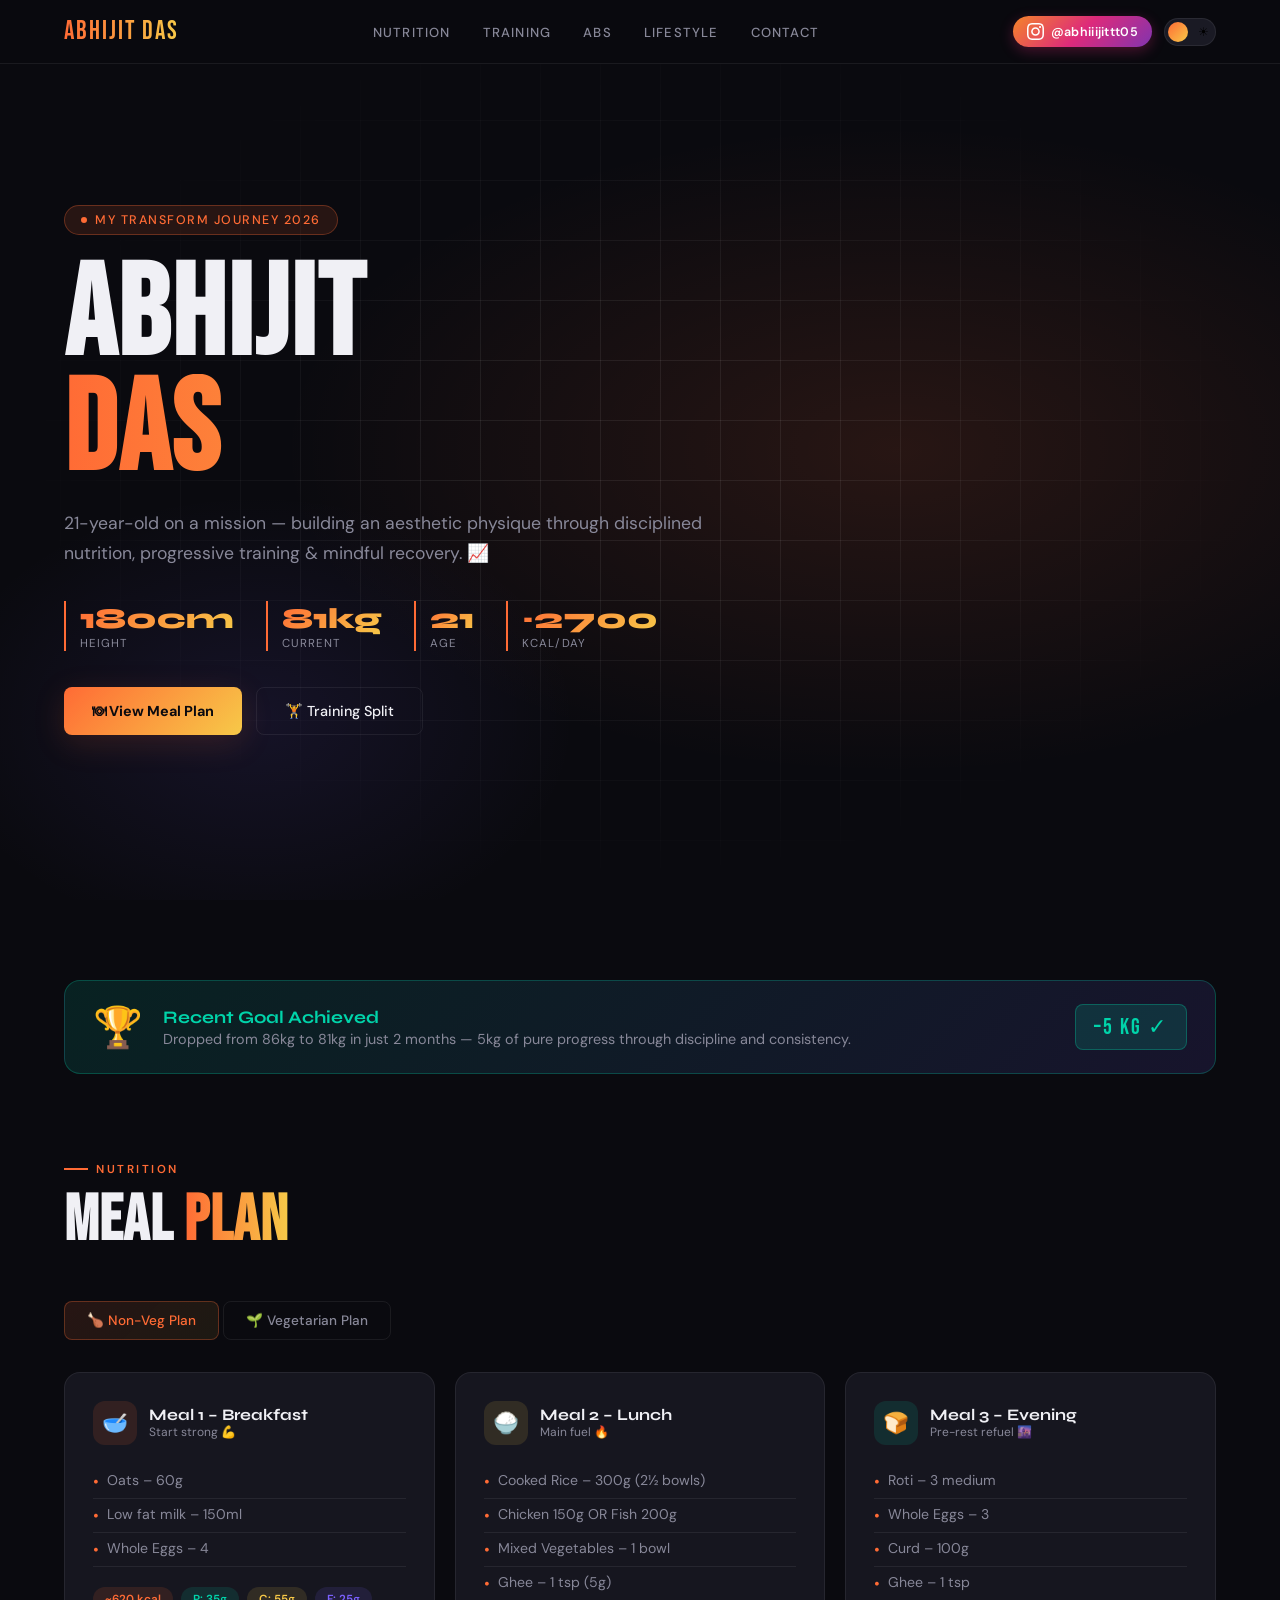
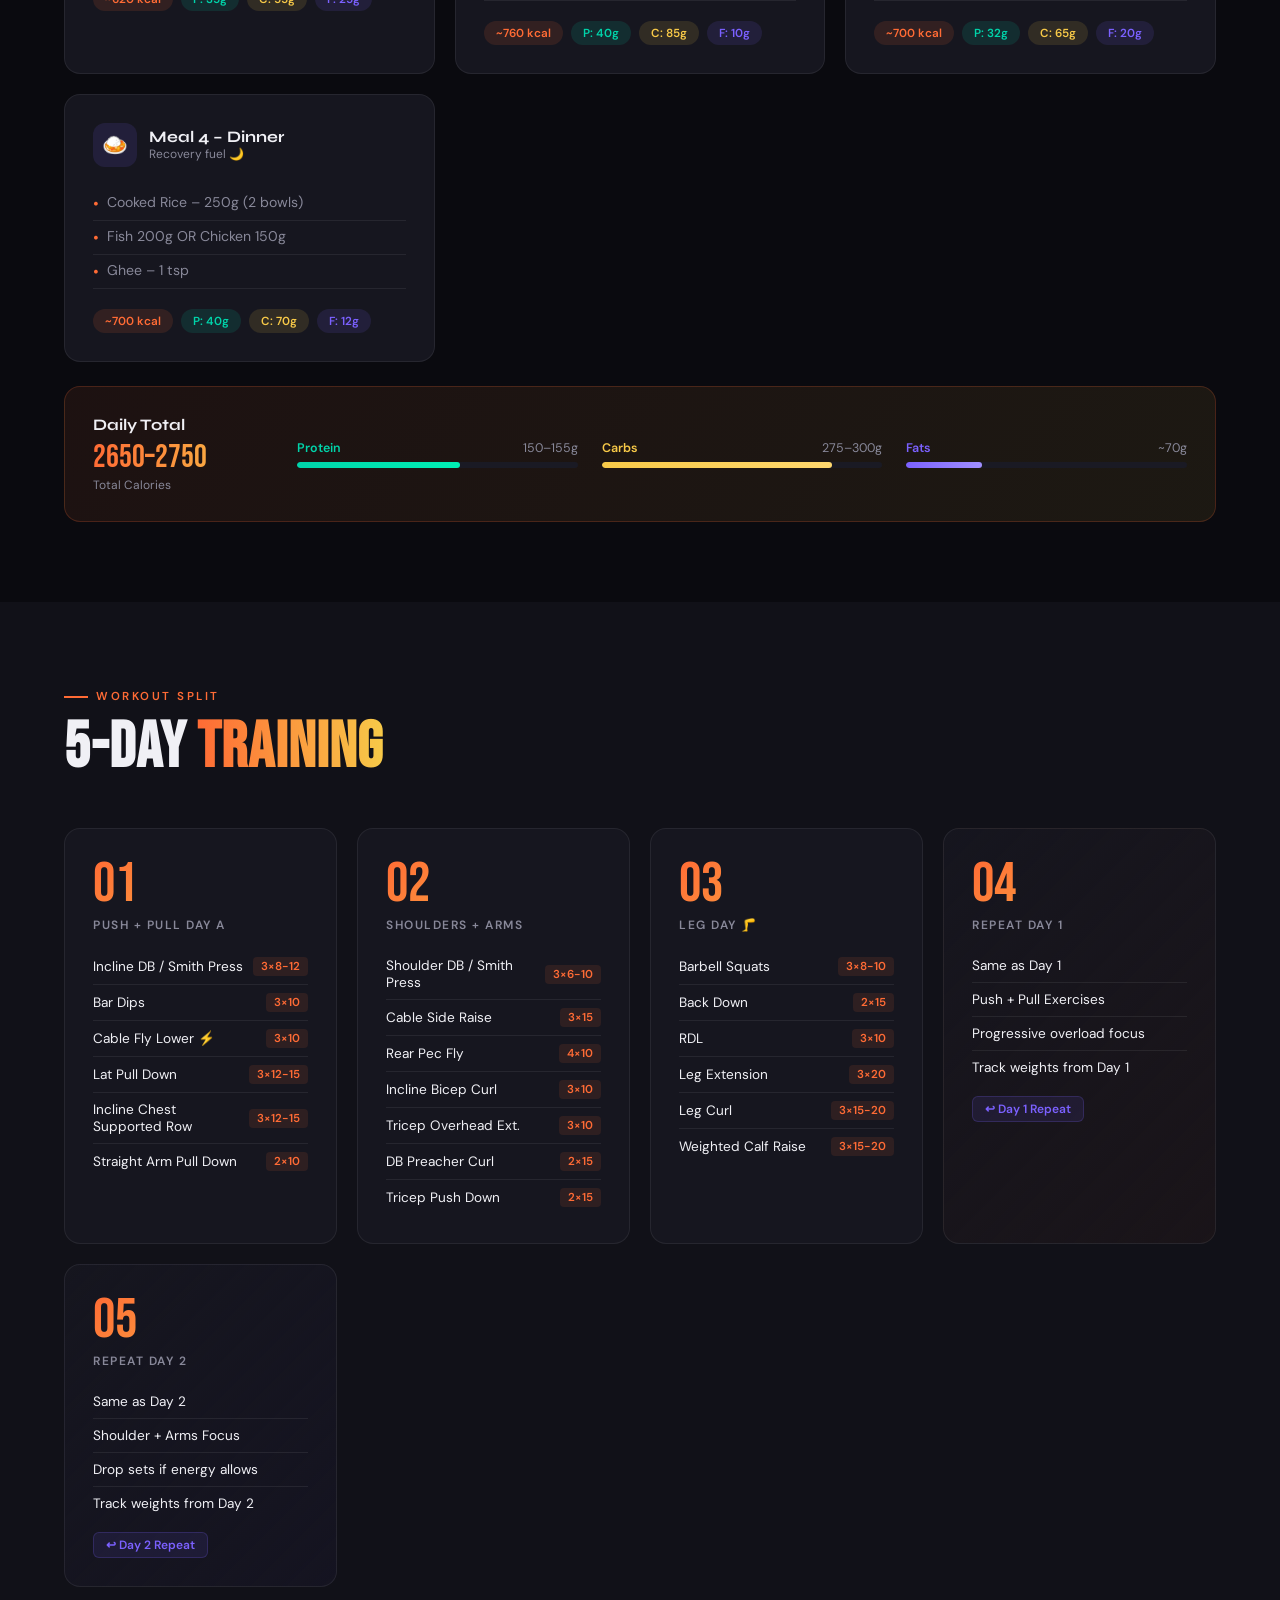
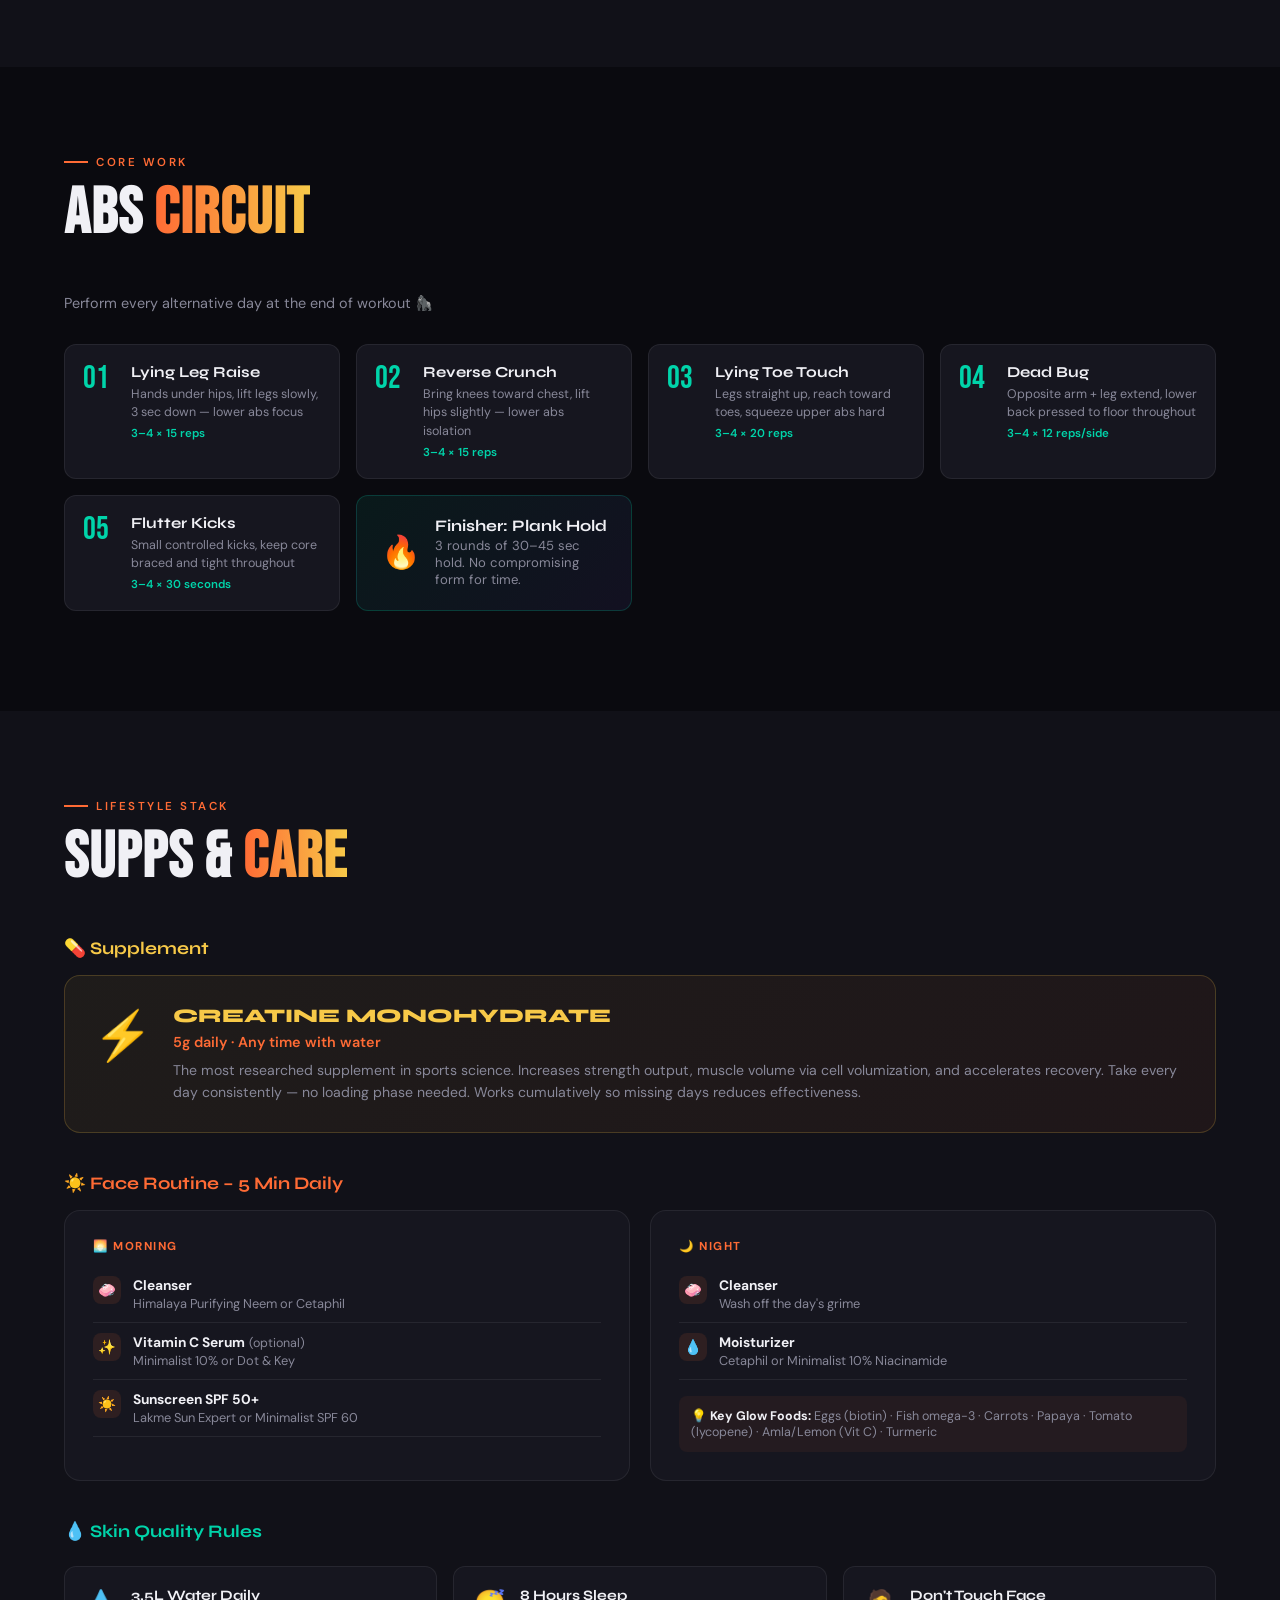
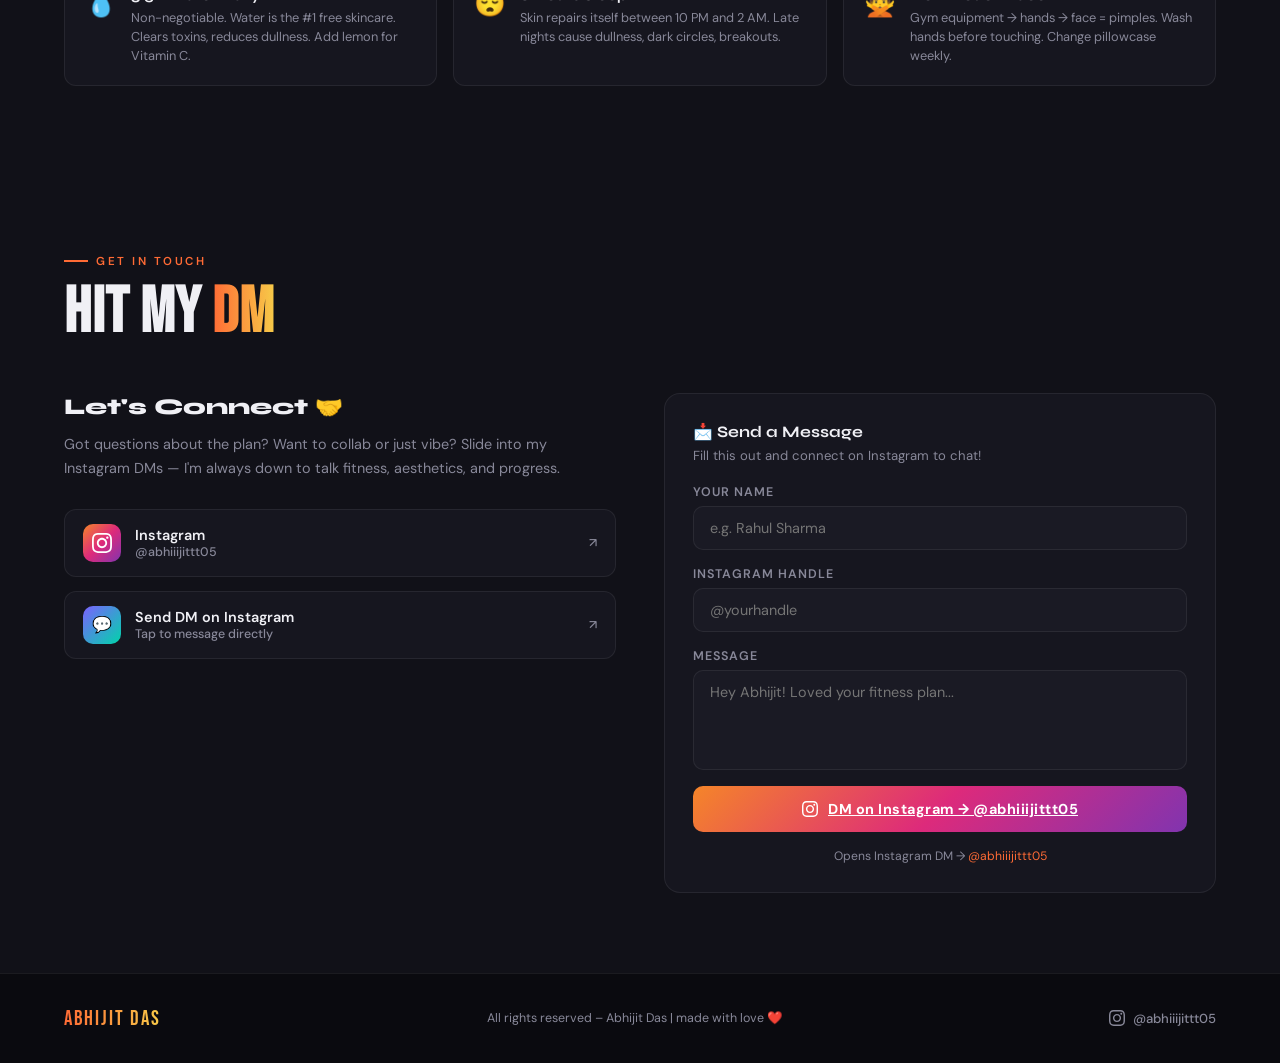
==== index.html @ a1b7b15b "Add files via upload" ====
<!DOCTYPE html>
<html lang="en" data-theme="dark">
<head>
<meta charset="UTF-8">
<meta name="viewport" content="width=device-width, initial-scale=1.0">
<title>Abhijit Das – Aesthetics Plan</title>
<link href="https://fonts.googleapis.com/css2?family=Bebas+Neue&family=Syne:wght@400;600;700;800&family=DM+Sans:wght@300;400;500&display=swap" rel="stylesheet">
<style>
  :root {
    --bg: #0a0a0f;
    --bg2: #111118;
    --bg3: #1a1a24;
    --card: #16161f;
    --border: rgba(255,255,255,0.07);
    --text: #f0f0f5;
    --muted: #888899;
    --g1: #ff6b35;
    --g2: #f7c948;
    --g3: #00d4aa;
    --g4: #7b61ff;
    --accent: #ff6b35;
    --shadow: rgba(255,107,53,0.15);
    --nav-bg: rgba(10,10,15,0.92);
  }
  [data-theme="light"] {
    --bg: #f5f4ef;
    --bg2: #ece9e0;
    --bg3: #e2ddd2;
    --card: #ffffff;
    --border: rgba(0,0,0,0.1);
    --text: #1a1a2e;
    --muted: #66667a;
    --shadow: rgba(255,107,53,0.1);
    --nav-bg: rgba(245,244,239,0.92);
  }

  *, *::before, *::after { box-sizing: border-box; margin: 0; padding: 0; }

  html { scroll-behavior: smooth; }

  body {
    font-family: 'DM Sans', sans-serif;
    background: var(--bg);
    color: var(--text);
    overflow-x: hidden;
    transition: background 0.4s, color 0.4s;
  }

  /* ── SCROLLBAR ── */
  ::-webkit-scrollbar { width: 4px; }
  ::-webkit-scrollbar-track { background: var(--bg); }
  ::-webkit-scrollbar-thumb { background: var(--accent); border-radius: 2px; }

  /* ── NAV ── */
  nav {
    position: fixed; top: 0; left: 0; right: 0; z-index: 100;
    background: var(--nav-bg);
    backdrop-filter: blur(20px);
    border-bottom: 1px solid var(--border);
    padding: 0 5%;
    height: 64px;
    display: flex; align-items: center; justify-content: space-between;
    transition: background 0.4s;
  }
  .nav-logo {
    font-family: 'Bebas Neue', sans-serif;
    font-size: 1.6rem;
    background: linear-gradient(90deg, var(--g1), var(--g2));
    -webkit-background-clip: text; -webkit-text-fill-color: transparent;
    letter-spacing: 2px;
  }
  .nav-links {
    display: flex; align-items: center; gap: 32px;
    list-style: none;
  }
  .nav-links a {
    text-decoration: none; color: var(--muted);
    font-size: 0.82rem; font-weight: 500; letter-spacing: 1.2px;
    text-transform: uppercase;
    transition: color 0.2s;
  }
  .nav-links a:hover { color: var(--accent); }
  .nav-right { display: flex; align-items: center; gap: 12px; }

  /* ── NAV INSTAGRAM BUTTON ── */
  .nav-ig-btn {
    display: inline-flex; align-items: center; gap: 7px;
    padding: 7px 14px; border-radius: 999px;
    background: linear-gradient(135deg, #f58529, #dd2a7b, #8134af);
    color: #fff; font-size: 0.78rem; font-weight: 600;
    text-decoration: none; letter-spacing: 0.3px;
    transition: transform 0.2s, box-shadow 0.2s;
    white-space: nowrap;
    box-shadow: 0 4px 14px rgba(221,42,123,0.3);
    flex-shrink: 0;
  }
  .nav-ig-btn:hover { transform: translateY(-1px); box-shadow: 0 6px 20px rgba(221,42,123,0.45); }
  .nav-ig-label { display: inline; }

  /* ── THEME TOGGLE ── */
  .theme-toggle {
    width: 52px; height: 28px;
    background: var(--bg3);
    border: 1px solid var(--border);
    border-radius: 999px;
    cursor: pointer;
    position: relative;
    transition: background 0.3s;
    flex-shrink: 0;
  }
  .theme-toggle::after {
    content: '';
    position: absolute; top: 3px; left: 3px;
    width: 20px; height: 20px;
    background: linear-gradient(135deg, var(--g1), var(--g2));
    border-radius: 50%;
    transition: transform 0.3s cubic-bezier(0.34,1.56,0.64,1);
  }
  [data-theme="light"] .theme-toggle::after { transform: translateX(24px); }
  .toggle-icon {
    position: absolute; font-size: 12px;
    top: 50%; transform: translateY(-50%);
  }
  .icon-sun { right: 6px; }
  .icon-moon { left: 6px; }

  .hamburger {
    display: none; flex-direction: column; gap: 5px;
    cursor: pointer; padding: 4px;
  }
  .hamburger span {
    display: block; width: 24px; height: 2px;
    background: var(--text);
    border-radius: 2px;
    transition: all 0.3s;
  }

  /* ── HERO ── */
  #hero {
    min-height: 100vh;
    display: flex; align-items: center;
    padding: 100px 5% 60px;
    position: relative;
    overflow: hidden;
  }
  .hero-bg {
    position: absolute; inset: 0; z-index: 0;
    background:
      radial-gradient(ellipse 80% 60% at 70% 50%, rgba(255,107,53,0.12) 0%, transparent 60%),
      radial-gradient(ellipse 50% 50% at 20% 80%, rgba(123,97,255,0.1) 0%, transparent 50%);
  }
  .hero-grid {
    position: absolute; inset: 0; z-index: 0;
    background-image:
      linear-gradient(var(--border) 1px, transparent 1px),
      linear-gradient(90deg, var(--border) 1px, transparent 1px);
    background-size: 60px 60px;
    mask-image: radial-gradient(ellipse at center, black 20%, transparent 70%);
    -webkit-mask-image: radial-gradient(ellipse at center, black 20%, transparent 70%);
  }
  .hero-content { position: relative; z-index: 1; max-width: 680px; }
  .hero-badge {
    display: inline-flex; align-items: center; gap: 8px;
    background: rgba(255,107,53,0.12);
    border: 1px solid rgba(255,107,53,0.3);
    padding: 6px 16px; border-radius: 999px;
    font-size: 0.78rem; font-weight: 500; letter-spacing: 1.5px;
    text-transform: uppercase; color: var(--g1);
    margin-bottom: 24px;
    animation: fadeUp 0.8s 0.1s both;
  }
  .hero-badge span { width: 6px; height: 6px; background: var(--g1); border-radius: 50%; animation: pulse 2s infinite; }
  @keyframes pulse { 0%,100%{opacity:1;transform:scale(1)} 50%{opacity:0.4;transform:scale(1.3)} }
  .hero-name {
    font-family: 'Bebas Neue', sans-serif;
    font-size: clamp(4rem, 10vw, 8rem);
    line-height: 0.9;
    letter-spacing: 2px;
    animation: fadeUp 0.8s 0.2s both;
  }
  .hero-name .line1 { display: block; }
  .hero-name .line2 {
    display: block;
    background: linear-gradient(90deg, var(--g1), var(--g2), var(--g3));
    background-size: 200%;
    -webkit-background-clip: text; -webkit-text-fill-color: transparent;
    animation: shimmer 4s linear infinite, fadeUp 0.8s 0.3s both;
  }
  @keyframes shimmer { 0%{background-position:0%} 100%{background-position:200%} }
  .hero-sub {
    font-size: 1.1rem; color: var(--muted);
    margin: 20px 0 32px;
    line-height: 1.7;
    animation: fadeUp 0.8s 0.4s both;
  }
  .hero-stats {
    display: flex; gap: 32px; flex-wrap: wrap;
    animation: fadeUp 0.8s 0.5s both;
  }
  .hero-stat {
    display: flex; flex-direction: column;
    border-left: 2px solid var(--accent);
    padding-left: 14px;
  }
  .hero-stat .val {
    font-family: 'Syne', sans-serif;
    font-size: 1.8rem; font-weight: 800;
    background: linear-gradient(135deg, var(--g1), var(--g2));
    -webkit-background-clip: text; -webkit-text-fill-color: transparent;
  }
  .hero-stat .lbl { font-size: 0.72rem; color: var(--muted); text-transform: uppercase; letter-spacing: 1px; }
  .hero-cta {
    display: flex; gap: 14px; flex-wrap: wrap;
    margin-top: 36px;
    animation: fadeUp 0.8s 0.6s both;
  }
  .btn-primary {
    display: inline-flex; align-items: center; gap: 8px;
    padding: 14px 28px; border-radius: 8px;
    background: linear-gradient(135deg, var(--g1), var(--g2));
    color: #0a0a0f; font-weight: 700; font-size: 0.9rem;
    text-decoration: none; border: none; cursor: pointer;
    transition: transform 0.2s, box-shadow 0.2s;
    box-shadow: 0 8px 32px var(--shadow);
  }
  .btn-primary:hover { transform: translateY(-2px); box-shadow: 0 12px 40px var(--shadow); }
  .btn-secondary {
    display: inline-flex; align-items: center; gap: 8px;
    padding: 14px 28px; border-radius: 8px;
    background: transparent;
    border: 1px solid var(--border);
    color: var(--text); font-weight: 500; font-size: 0.9rem;
    text-decoration: none; cursor: pointer;
    transition: border-color 0.2s, background 0.2s;
  }
  .btn-secondary:hover { border-color: var(--accent); background: rgba(255,107,53,0.06); }

  /* ── ACHIEVEMENT BANNER ── */
  .achievement-banner {
    background: linear-gradient(135deg, rgba(0,212,170,0.12), rgba(123,97,255,0.12));
    border: 1px solid rgba(0,212,170,0.25);
    border-radius: 16px;
    padding: 20px 28px;
    margin: 80px 5% 0;
    display: flex; align-items: center; gap: 20px;
    flex-wrap: wrap;
  }
  .achievement-icon { font-size: 2.5rem; }
  .achievement-text h3 {
    font-family: 'Syne', sans-serif;
    font-size: 1.1rem; font-weight: 700; color: var(--g3);
  }
  .achievement-text p { font-size: 0.9rem; color: var(--muted); margin-top: 2px; }
  .achievement-badge {
    margin-left: auto;
    background: rgba(0,212,170,0.15);
    border: 1px solid rgba(0,212,170,0.3);
    border-radius: 8px; padding: 8px 18px;
    font-family: 'Bebas Neue', sans-serif;
    font-size: 1.4rem; color: var(--g3); letter-spacing: 2px;
  }

  @keyframes fadeUp { from{opacity:0;transform:translateY(30px)} to{opacity:1;transform:translateY(0)} }

  /* ── SECTION BASE ── */
  section { padding: 80px 5%; }
  .section-label {
    display: inline-flex; align-items: center; gap: 8px;
    font-size: 0.72rem; font-weight: 600; letter-spacing: 2.5px;
    text-transform: uppercase; color: var(--accent);
    margin-bottom: 12px;
  }
  .section-label::before {
    content: ''; display: block;
    width: 24px; height: 2px; background: var(--accent);
  }
  .section-title {
    font-family: 'Bebas Neue', sans-serif;
    font-size: clamp(2.5rem, 5vw, 4rem);
    line-height: 1; letter-spacing: 1px;
    margin-bottom: 48px;
  }
  .section-title span {
    background: linear-gradient(90deg, var(--g1), var(--g2));
    -webkit-background-clip: text; -webkit-text-fill-color: transparent;
  }

  /* ── CARDS ── */
  .card {
    background: var(--card);
    border: 1px solid var(--border);
    border-radius: 16px;
    padding: 28px;
    transition: transform 0.25s, border-color 0.25s, box-shadow 0.25s;
    position: relative;
    overflow: hidden;
  }
  .card::before {
    content: '';
    position: absolute; top: 0; left: 0; right: 0; height: 2px;
    background: linear-gradient(90deg, var(--g1), var(--g2), var(--g3));
    opacity: 0; transition: opacity 0.3s;
  }
  .card:hover { transform: translateY(-4px); border-color: rgba(255,107,53,0.2); box-shadow: 0 16px 48px rgba(0,0,0,0.3); }
  .card:hover::before { opacity: 1; }

  /* ── MEAL PLAN ── */
  .meals-grid {
    display: grid;
    grid-template-columns: repeat(auto-fit, minmax(280px, 1fr));
    gap: 20px;
  }
  .meal-card { cursor: default; }
  .meal-header {
    display: flex; align-items: center; gap: 12px;
    margin-bottom: 20px;
  }
  .meal-icon {
    width: 44px; height: 44px; border-radius: 12px;
    display: flex; align-items: center; justify-content: center;
    font-size: 1.3rem;
  }
  .meal-icon.m1 { background: rgba(255,107,53,0.12); }
  .meal-icon.m2 { background: rgba(247,201,72,0.12); }
  .meal-icon.m3 { background: rgba(0,212,170,0.12); }
  .meal-icon.m4 { background: rgba(123,97,255,0.12); }
  .meal-title { font-family: 'Syne', sans-serif; font-size: 1rem; font-weight: 700; }
  .meal-subtitle { font-size: 0.75rem; color: var(--muted); }
  .meal-items { list-style: none; margin-bottom: 20px; }
  .meal-items li {
    padding: 6px 0;
    font-size: 0.88rem; color: var(--muted);
    border-bottom: 1px solid var(--border);
    display: flex; gap: 8px;
  }
  .meal-items li::before { content: '•'; color: var(--accent); font-size: 1rem; flex-shrink: 0; }
  .macro-chips { display: flex; gap: 8px; flex-wrap: wrap; }
  .macro-chip {
    padding: 4px 12px; border-radius: 999px;
    font-size: 0.73rem; font-weight: 600;
  }
  .mc-cal { background: rgba(255,107,53,0.12); color: var(--g1); }
  .mc-pro { background: rgba(0,212,170,0.12); color: var(--g3); }
  .mc-carb { background: rgba(247,201,72,0.12); color: var(--g2); }
  .mc-fat { background: rgba(123,97,255,0.12); color: var(--g4); }

  /* ── MACROS TOTAL ── */
  .macros-total {
    background: linear-gradient(135deg, rgba(255,107,53,0.08), rgba(247,201,72,0.08));
    border: 1px solid rgba(255,107,53,0.2);
    border-radius: 16px; padding: 28px;
    margin-top: 24px;
    display: flex; flex-wrap: wrap; gap: 24px; align-items: center;
  }
  .macro-bar { flex: 1; min-width: 140px; }
  .macro-bar-label {
    display: flex; justify-content: space-between;
    font-size: 0.78rem; margin-bottom: 6px;
  }
  .macro-bar-label span:first-child { font-weight: 600; }
  .macro-bar-label span:last-child { color: var(--muted); }
  .bar-track { height: 6px; background: var(--bg3); border-radius: 3px; overflow: hidden; }
  .bar-fill { height: 100%; border-radius: 3px; transition: width 1.5s cubic-bezier(0.4,0,0.2,1); }

  /* ── TRAINING ── */
  .training-grid {
    display: grid;
    grid-template-columns: repeat(auto-fit, minmax(260px, 1fr));
    gap: 20px;
  }
  .day-number {
    font-family: 'Bebas Neue', sans-serif;
    font-size: 3.5rem; line-height: 1;
    background: linear-gradient(135deg, var(--g1), var(--g2));
    -webkit-background-clip: text; -webkit-text-fill-color: transparent;
    margin-bottom: 4px;
  }
  .day-label { font-size: 0.75rem; font-weight: 600; text-transform: uppercase; letter-spacing: 1.5px; color: var(--muted); margin-bottom: 16px; }
  .exercise-list { list-style: none; }
  .exercise-list li {
    padding: 8px 0; font-size: 0.85rem;
    border-bottom: 1px solid var(--border);
    display: flex; justify-content: space-between; align-items: center; gap: 8px;
  }
  .exercise-list li:last-child { border-bottom: none; }
  .ex-name { color: var(--text); }
  .ex-sets {
    font-size: 0.72rem; font-weight: 600;
    background: rgba(255,107,53,0.1); color: var(--g1);
    padding: 2px 8px; border-radius: 4px; white-space: nowrap; flex-shrink: 0;
  }
  .repeat-tag {
    display: inline-block; margin-top: 12px;
    background: rgba(123,97,255,0.1); border: 1px solid rgba(123,97,255,0.2);
    color: var(--g4); font-size: 0.75rem; font-weight: 600;
    padding: 4px 12px; border-radius: 6px;
  }

  /* ── ABS CIRCUIT ── */
  .abs-grid {
    display: grid;
    grid-template-columns: repeat(auto-fit, minmax(240px, 1fr));
    gap: 16px;
    margin-bottom: 20px;
  }
  .abs-card {
    display: flex; gap: 16px; align-items: flex-start;
    background: var(--card); border: 1px solid var(--border);
    border-radius: 12px; padding: 18px;
    transition: transform 0.2s, border-color 0.2s;
  }
  .abs-card:hover { transform: translateY(-3px); border-color: rgba(0,212,170,0.3); }
  .abs-num {
    font-family: 'Bebas Neue', sans-serif;
    font-size: 2rem; line-height: 1;
    color: var(--g3); flex-shrink: 0; width: 32px;
  }
  .abs-name { font-family: 'Syne', sans-serif; font-size: 0.95rem; font-weight: 700; margin-bottom: 4px; }
  .abs-detail { font-size: 0.78rem; color: var(--muted); line-height: 1.5; }
  .abs-sets { font-size: 0.72rem; color: var(--g3); font-weight: 600; margin-top: 4px; }
  .plank-card {
    background: linear-gradient(135deg, rgba(0,212,170,0.08), rgba(123,97,255,0.08));
    border: 1px solid rgba(0,212,170,0.2);
    border-radius: 12px; padding: 20px 24px;
    display: flex; align-items: center; gap: 16px;
  }
  .plank-fire { font-size: 2rem; }
  .plank-card h4 { font-family: 'Syne', sans-serif; font-size: 1rem; font-weight: 700; margin-bottom: 2px; }
  .plank-card p { font-size: 0.82rem; color: var(--muted); }

  /* ── VEGE PLAN ── */
  .vege-grid {
    display: grid;
    grid-template-columns: repeat(auto-fit, minmax(260px, 1fr));
    gap: 16px;
  }

  /* ── SUPPS ── */
  .supp-card {
    display: flex; gap: 20px; align-items: flex-start;
    background: linear-gradient(135deg, rgba(247,201,72,0.06), rgba(255,107,53,0.06));
    border: 1px solid rgba(247,201,72,0.2);
    border-radius: 16px; padding: 28px;
  }
  .supp-icon { font-size: 3rem; flex-shrink: 0; }
  .supp-name { font-family: 'Syne', sans-serif; font-size: 1.2rem; font-weight: 800; color: var(--g2); margin-bottom: 6px; }
  .supp-dose { font-size: 0.9rem; font-weight: 600; color: var(--g1); margin-bottom: 8px; }
  .supp-desc { font-size: 0.88rem; color: var(--muted); line-height: 1.6; }

  /* ── SKIN ── */
  .skin-grid {
    display: grid;
    grid-template-columns: repeat(auto-fit, minmax(280px, 1fr));
    gap: 20px;
  }
  .skin-time {
    font-size: 0.72rem; font-weight: 700; letter-spacing: 1.5px;
    text-transform: uppercase; color: var(--accent); margin-bottom: 12px;
  }
  .skin-steps { list-style: none; }
  .skin-steps li {
    display: flex; gap: 12px; align-items: flex-start;
    padding: 10px 0; border-bottom: 1px solid var(--border); font-size: 0.86rem;
  }
  .skin-step-icon { width: 28px; height: 28px; border-radius: 8px; background: rgba(255,107,53,0.1); display: flex; align-items: center; justify-content: center; font-size: 0.9rem; flex-shrink: 0; }
  .skin-water-grid {
    display: grid; grid-template-columns: repeat(auto-fit, minmax(220px, 1fr));
    gap: 16px; margin-top: 24px;
  }
  .water-tip {
    background: var(--card); border: 1px solid var(--border);
    border-radius: 12px; padding: 20px;
    display: flex; gap: 14px; align-items: flex-start;
  }
  .water-tip .wt-icon { font-size: 1.6rem; flex-shrink: 0; }
  .water-tip h4 { font-family: 'Syne', sans-serif; font-size: 0.9rem; font-weight: 700; margin-bottom: 4px; }
  .water-tip p { font-size: 0.8rem; color: var(--muted); line-height: 1.5; }

  /* ── CONTACT ── */
  #contact { background: var(--bg2); }
  .contact-grid {
    display: grid; grid-template-columns: 1fr 1fr;
    gap: 48px; align-items: start;
  }
  .contact-info h3 {
    font-family: 'Syne', sans-serif;
    font-size: 1.4rem; font-weight: 800; margin-bottom: 12px;
  }
  .contact-info p { font-size: 0.9rem; color: var(--muted); line-height: 1.7; margin-bottom: 28px; }
  .contact-links { display: flex; flex-direction: column; gap: 14px; }
  .contact-link {
    display: flex; align-items: center; gap: 14px;
    text-decoration: none; color: var(--text);
    background: var(--card); border: 1px solid var(--border);
    border-radius: 12px; padding: 14px 18px;
    font-size: 0.88rem; font-weight: 500;
    transition: border-color 0.2s, transform 0.2s;
  }
  .contact-link:hover { border-color: var(--accent); transform: translateX(4px); }
  .contact-link .cl-icon {
    width: 38px; height: 38px; border-radius: 10px;
    display: flex; align-items: center; justify-content: center;
    font-size: 1.1rem; flex-shrink: 0;
  }
  .cl-ig { background: linear-gradient(135deg, #f58529, #dd2a7b, #8134af); }
  .cl-dm { background: linear-gradient(135deg, var(--g4), var(--g3)); }

  /* ── DM FORM ── */
  .dm-form { display: flex; flex-direction: column; gap: 16px; }
  .form-group { display: flex; flex-direction: column; gap: 6px; }
  .form-label { font-size: 0.78rem; font-weight: 600; text-transform: uppercase; letter-spacing: 1px; color: var(--muted); }
  .form-input, .form-textarea {
    background: var(--bg3); border: 1px solid var(--border);
    border-radius: 10px; padding: 12px 16px;
    color: var(--text); font-family: 'DM Sans', sans-serif;
    font-size: 0.9rem; outline: none;
    transition: border-color 0.2s, box-shadow 0.2s;
    resize: none;
  }
  .form-input:focus, .form-textarea:focus {
    border-color: var(--accent);
    box-shadow: 0 0 0 3px rgba(255,107,53,0.12);
  }
  .form-textarea { min-height: 100px; }
  .form-submit {
    display: flex; align-items: center; justify-content: center; gap: 10px;
    padding: 14px; border-radius: 10px;
    background: linear-gradient(135deg, #f58529, #dd2a7b, #8134af);
    color: #fff; font-weight: 700; font-size: 0.9rem;
    border: none; cursor: pointer;
    transition: transform 0.2s, box-shadow 0.2s;
    letter-spacing: 0.5px;
  }
  .form-submit:hover { transform: translateY(-2px); box-shadow: 0 8px 24px rgba(221,42,123,0.3); }
  .form-note { font-size: 0.76rem; color: var(--muted); text-align: center; }
  .form-note a { color: var(--accent); text-decoration: none; }

  /* ── FOOTER ── */
  footer {
    background: var(--bg);
    border-top: 1px solid var(--border);
    padding: 32px 5%;
    display: flex; align-items: center; justify-content: space-between;
    flex-wrap: wrap; gap: 16px;
  }
  .footer-brand {
    font-family: 'Bebas Neue', sans-serif;
    font-size: 1.3rem; letter-spacing: 2px;
    background: linear-gradient(90deg, var(--g1), var(--g2));
    -webkit-background-clip: text; -webkit-text-fill-color: transparent;
  }
  .footer-text { font-size: 0.78rem; color: var(--muted); text-align: center; }
  .footer-ig a {
    display: flex; align-items: center; gap: 8px;
    text-decoration: none; color: var(--muted);
    font-size: 0.82rem; font-weight: 500;
    transition: color 0.2s;
  }
  .footer-ig a:hover { color: var(--accent); }

  /* ── TABS ── */
  .tabs { display: flex; gap: 4px; margin-bottom: 32px; flex-wrap: wrap; }
  .tab-btn {
    padding: 10px 22px; border-radius: 8px;
    border: 1px solid var(--border);
    background: transparent;
    color: var(--muted); font-family: 'DM Sans', sans-serif;
    font-size: 0.85rem; font-weight: 500; cursor: pointer;
    transition: all 0.2s;
  }
  .tab-btn.active, .tab-btn:hover {
    background: linear-gradient(135deg, rgba(255,107,53,0.12), rgba(247,201,72,0.08));
    border-color: rgba(255,107,53,0.3); color: var(--text);
  }
  .tab-btn.active { color: var(--g1); }
  .tab-pane { display: none; }
  .tab-pane.active { display: block; }

  /* ── MOBILE / RESPONSIVE ── */
  @media (max-width: 900px) {
    .training-grid { grid-template-columns: repeat(auto-fit, minmax(220px, 1fr)); }
    .meals-grid { grid-template-columns: repeat(auto-fit, minmax(240px, 1fr)); }
    .macros-total { flex-direction: column; gap: 16px; }
    .macros-total > div:first-child { flex-basis: auto; }
  }

  @media (max-width: 768px) {
    nav { padding: 0 4%; }
    .nav-links {
      display: none; position: fixed;
      top: 64px; left: 0; right: 0; bottom: 0;
      background: var(--bg2);
      padding: 32px 6%;
      flex-direction: column; gap: 24px;
      border-top: 1px solid var(--border);
      z-index: 99; overflow-y: auto;
    }
    .nav-links.open { display: flex; }
    .nav-links a { font-size: 1.05rem; }
    .nav-ig-label { display: none; }
    .nav-ig-btn { padding: 7px 10px; }
    .hamburger { display: flex; }

    #hero { padding: 90px 4% 50px; min-height: auto; }
    .hero-content { max-width: 100%; }
    .hero-stats { gap: 18px; }
    .hero-stat .val { font-size: 1.4rem; }
    .hero-cta { flex-direction: column; }
    .hero-cta a { text-align: center; justify-content: center; width: 100%; }

    .achievement-banner { flex-direction: column; gap: 12px; padding: 18px; margin: 40px 4% 0; }
    .achievement-badge { margin-left: 0; align-self: flex-start; }

    section { padding: 56px 4%; }

    .meals-grid { grid-template-columns: 1fr; }
    .vege-grid { grid-template-columns: 1fr; }
    .training-grid { grid-template-columns: 1fr; }
    .abs-grid { grid-template-columns: 1fr; }
    .skin-grid { grid-template-columns: 1fr; }
    .skin-water-grid { grid-template-columns: 1fr; }
    .macros-total { flex-direction: column; gap: 16px; }
    .macros-total > div:first-child { flex-basis: auto; }

    .contact-grid { grid-template-columns: 1fr; gap: 28px; }

    footer {
      flex-direction: column; text-align: center; gap: 12px;
      padding: 24px 4%;
    }
    .footer-ig a { justify-content: center; }

    .section-title { font-size: clamp(2rem, 8vw, 3rem); margin-bottom: 28px; }

    .tabs { gap: 8px; }
    .tab-btn { padding: 9px 16px; font-size: 0.8rem; }
  }

  @media (max-width: 480px) {
    .nav-logo { font-size: 1.3rem; }
    .hero-name { font-size: clamp(3.2rem, 14vw, 5rem); }
    .hero-sub { font-size: 0.95rem; }
    .hero-stat .val { font-size: 1.2rem; }
    .hero-stats { gap: 14px; }
    .card { padding: 20px; }
    .supp-card { flex-direction: column; gap: 12px; }
    .macro-chips { gap: 6px; }
    .macro-chip { font-size: 0.68rem; padding: 3px 9px; }
    .abs-card { flex-direction: row; }
  }

  /* ── ANIMATIONS FOR SCROLL ── */
  .reveal { opacity: 0; transform: translateY(24px); transition: opacity 0.7s, transform 0.7s; }
  .reveal.visible { opacity: 1; transform: translateY(0); }

  /* ── TOAST ── */
  .toast {
    position: fixed; bottom: 24px; right: 24px;
    background: var(--card); border: 1px solid var(--g3);
    border-radius: 12px; padding: 14px 20px;
    font-size: 0.88rem; color: var(--text);
    box-shadow: 0 8px 32px rgba(0,0,0,0.3);
    z-index: 999; display: none;
    animation: slideIn 0.3s ease;
  }
  @keyframes slideIn { from{transform:translateX(100px);opacity:0} to{transform:translateX(0);opacity:1} }
</style>
</head>
<body>

<!-- NAV -->
<nav>
  <div class="nav-logo">ABHIJIT DAS</div>
  <ul class="nav-links" id="navLinks">
    <li><a href="#meals" onclick="closeNav()">Nutrition</a></li>
    <li><a href="#training" onclick="closeNav()">Training</a></li>
    <li><a href="#abs" onclick="closeNav()">Abs</a></li>
    <li><a href="#lifestyle" onclick="closeNav()">Lifestyle</a></li>
    <li><a href="#contact" onclick="closeNav()">Contact</a></li>
  </ul>
  <div class="nav-right">
    <a href="https://www.instagram.com/abhiiijittt05/" target="_blank" class="nav-ig-btn" title="Instagram @abhiiijittt05">
      <svg width="17" height="17" viewBox="0 0 24 24" fill="currentColor"><path d="M12 2.163c3.204 0 3.584.012 4.85.07 3.252.148 4.771 1.691 4.919 4.919.058 1.265.069 1.645.069 4.849 0 3.205-.012 3.584-.069 4.849-.149 3.225-1.664 4.771-4.919 4.919-1.266.058-1.644.07-4.85.07-3.204 0-3.584-.012-4.849-.07-3.26-.149-4.771-1.699-4.919-4.92-.058-1.265-.07-1.644-.07-4.849 0-3.204.013-3.583.07-4.849.149-3.227 1.664-4.771 4.919-4.919 1.266-.057 1.645-.069 4.849-.069zm0-2.163c-3.259 0-3.667.014-4.947.072-4.358.2-6.78 2.618-6.98 6.98-.059 1.281-.073 1.689-.073 4.948 0 3.259.014 3.668.072 4.948.2 4.358 2.618 6.78 6.98 6.98 1.281.058 1.689.072 4.948.072 3.259 0 3.668-.014 4.948-.072 4.354-.2 6.782-2.618 6.979-6.98.059-1.28.073-1.689.073-4.948 0-3.259-.014-3.667-.072-4.947-.196-4.354-2.617-6.78-6.979-6.98-1.281-.059-1.69-.073-4.949-.073zm0 5.838c-3.403 0-6.162 2.759-6.162 6.162s2.759 6.163 6.162 6.163 6.162-2.759 6.162-6.163c0-3.403-2.759-6.162-6.162-6.162zm0 10.162c-2.209 0-4-1.79-4-4 0-2.209 1.791-4 4-4s4 1.791 4 4c0 2.21-1.791 4-4 4zm6.406-11.845c-.796 0-1.441.645-1.441 1.44s.645 1.44 1.441 1.44c.795 0 1.439-.645 1.439-1.44s-.644-1.44-1.439-1.44z"/></svg>
      <span class="nav-ig-label">@abhiiijittt05</span>
    </a>
    <button class="theme-toggle" id="themeToggle" title="Toggle theme">
      <span class="toggle-icon icon-sun">☀</span>
      <span class="toggle-icon icon-moon">🌙</span>
    </button>
    <div class="hamburger" id="hamburger" onclick="toggleNav()">
      <span></span><span></span><span></span>
    </div>
  </div>
</nav>

<!-- HERO -->
<section id="hero">
  <div class="hero-bg"></div>
  <div class="hero-grid"></div>
  <div class="hero-content">
    <div class="hero-badge"><span></span> My Transform Journey 2026</div>
    <h1 class="hero-name">
      <span class="line1">ABHIJIT</span>
      <span class="line2">DAS</span>
    </h1>
    <p class="hero-sub">
      21-year-old on a mission — building an aesthetic physique through disciplined nutrition, progressive training &amp; mindful recovery. 📈
    </p>
    <div class="hero-stats">
      <div class="hero-stat">
        <span class="val">180cm</span>
        <span class="lbl">Height</span>
      </div>
      <div class="hero-stat">
        <span class="val">81kg</span>
        <span class="lbl">Current</span>
      </div>
      <div class="hero-stat">
        <span class="val">21</span>
        <span class="lbl">Age</span>
      </div>
      <div class="hero-stat">
        <span class="val">~2700</span>
        <span class="lbl">kcal/day</span>
      </div>
    </div>
    <div class="hero-cta">
      <a href="#meals" class="btn-primary">🍽 View Meal Plan</a>
      <a href="#training" class="btn-secondary">🏋 Training Split</a>
    </div>
  </div>
</section>

<!-- ACHIEVEMENT BANNER -->
<div class="achievement-banner reveal">
  <div class="achievement-icon">🏆</div>
  <div class="achievement-text">
    <h3>Recent Goal Achieved</h3>
    <p>Dropped from 86kg to 81kg in just 2 months — 5kg of pure progress through discipline and consistency.</p>
  </div>
  <div class="achievement-badge">–5 KG ✓</div>
</div>

<!-- MEAL PLAN -->
<section id="meals">
  <div class="section-label">Nutrition</div>
  <h2 class="section-title">MEAL <span>PLAN</span></h2>

  <!-- TABS -->
  <div class="tabs">
    <button class="tab-btn active" onclick="switchTab('non-veg', this)">🍗 Non-Veg Plan</button>
    <button class="tab-btn" onclick="switchTab('veg', this)">🌱 Vegetarian Plan</button>
  </div>

  <!-- NON-VEG -->
  <div class="tab-pane active" id="tab-non-veg">
    <div class="meals-grid">
      <div class="card meal-card reveal">
        <div class="meal-header">
          <div class="meal-icon m1">🥣</div>
          <div>
            <div class="meal-title">Meal 1 – Breakfast</div>
            <div class="meal-subtitle">Start strong 💪</div>
          </div>
        </div>
        <ul class="meal-items">
          <li>Oats – 60g</li>
          <li>Low fat milk – 150ml</li>
          <li>Whole Eggs – 4</li>
        </ul>
        <div class="macro-chips">
          <span class="macro-chip mc-cal">~620 kcal</span>
          <span class="macro-chip mc-pro">P: 35g</span>
          <span class="macro-chip mc-carb">C: 55g</span>
          <span class="macro-chip mc-fat">F: 25g</span>
        </div>
      </div>
      <div class="card meal-card reveal">
        <div class="meal-header">
          <div class="meal-icon m2">🍚</div>
          <div>
            <div class="meal-title">Meal 2 – Lunch</div>
            <div class="meal-subtitle">Main fuel 🔥</div>
          </div>
        </div>
        <ul class="meal-items">
          <li>Cooked Rice – 300g (2½ bowls)</li>
          <li>Chicken 150g OR Fish 200g</li>
          <li>Mixed Vegetables – 1 bowl</li>
          <li>Ghee – 1 tsp (5g)</li>
        </ul>
        <div class="macro-chips">
          <span class="macro-chip mc-cal">~760 kcal</span>
          <span class="macro-chip mc-pro">P: 40g</span>
          <span class="macro-chip mc-carb">C: 85g</span>
          <span class="macro-chip mc-fat">F: 10g</span>
        </div>
      </div>
      <div class="card meal-card reveal">
        <div class="meal-header">
          <div class="meal-icon m3">🍞</div>
          <div>
            <div class="meal-title">Meal 3 – Evening</div>
            <div class="meal-subtitle">Pre-rest refuel 🌆</div>
          </div>
        </div>
        <ul class="meal-items">
          <li>Roti – 3 medium</li>
          <li>Whole Eggs – 3</li>
          <li>Curd – 100g</li>
          <li>Ghee – 1 tsp</li>
        </ul>
        <div class="macro-chips">
          <span class="macro-chip mc-cal">~700 kcal</span>
          <span class="macro-chip mc-pro">P: 32g</span>
          <span class="macro-chip mc-carb">C: 65g</span>
          <span class="macro-chip mc-fat">F: 20g</span>
        </div>
      </div>
      <div class="card meal-card reveal">
        <div class="meal-header">
          <div class="meal-icon m4">🍛</div>
          <div>
            <div class="meal-title">Meal 4 – Dinner</div>
            <div class="meal-subtitle">Recovery fuel 🌙</div>
          </div>
        </div>
        <ul class="meal-items">
          <li>Cooked Rice – 250g (2 bowls)</li>
          <li>Fish 200g OR Chicken 150g</li>
          <li>Ghee – 1 tsp</li>
        </ul>
        <div class="macro-chips">
          <span class="macro-chip mc-cal">~700 kcal</span>
          <span class="macro-chip mc-pro">P: 40g</span>
          <span class="macro-chip mc-carb">C: 70g</span>
          <span class="macro-chip mc-fat">F: 12g</span>
        </div>
      </div>
    </div>
    <div class="macros-total reveal">
      <div style="flex-basis:180px">
        <div style="font-family:'Syne',sans-serif;font-size:1rem;font-weight:700;margin-bottom:4px">Daily Total</div>
        <div style="font-size:2rem;font-family:'Bebas Neue',sans-serif;background:linear-gradient(90deg,var(--g1),var(--g2));-webkit-background-clip:text;-webkit-text-fill-color:transparent">2650–2750</div>
        <div style="font-size:0.75rem;color:var(--muted)">Total Calories</div>
      </div>
      <div class="macro-bar">
        <div class="macro-bar-label"><span style="color:var(--g3)">Protein</span><span>150–155g</span></div>
        <div class="bar-track"><div class="bar-fill" style="width:58%;background:linear-gradient(90deg,var(--g3),#00f0b5)"></div></div>
      </div>
      <div class="macro-bar">
        <div class="macro-bar-label"><span style="color:var(--g2)">Carbs</span><span>275–300g</span></div>
        <div class="bar-track"><div class="bar-fill" style="width:82%;background:linear-gradient(90deg,var(--g2),#ffd86e)"></div></div>
      </div>
      <div class="macro-bar">
        <div class="macro-bar-label"><span style="color:var(--g4)">Fats</span><span>~70g</span></div>
        <div class="bar-track"><div class="bar-fill" style="width:27%;background:linear-gradient(90deg,var(--g4),#a08fff)"></div></div>
      </div>
    </div>
  </div>

  <!-- VEG -->
  <div class="tab-pane" id="tab-veg">
    <div class="vege-grid">
      <div class="card reveal">
        <div class="meal-header">
          <div class="meal-icon m1">🌾</div>
          <div><div class="meal-title">Meal 1 – Breakfast</div></div>
        </div>
        <ul class="meal-items">
          <li>Oats – 100g</li>
          <li>Milk – 500ml</li>
        </ul>
        <div class="macro-chips">
          <span class="macro-chip mc-cal">~750 kcal</span>
          <span class="macro-chip mc-pro">P: 32g</span>
          <span class="macro-chip mc-carb">C: 95g</span>
          <span class="macro-chip mc-fat">F: 20g</span>
        </div>
      </div>
      <div class="card reveal">
        <div class="meal-header">
          <div class="meal-icon m2">🫓</div>
          <div><div class="meal-title">Meal 2 – Lunch</div></div>
        </div>
        <ul class="meal-items">
          <li>Besan Chilla – 100g</li>
          <li>Curd – 200g</li>
        </ul>
        <div class="macro-chips">
          <span class="macro-chip mc-cal">~650 kcal</span>
          <span class="macro-chip mc-pro">P: 32g</span>
          <span class="macro-chip mc-carb">C: 60g</span>
          <span class="macro-chip mc-fat">F: 20g</span>
        </div>
      </div>
      <div class="card reveal">
        <div class="meal-header">
          <div class="meal-icon m3">🍌</div>
          <div><div class="meal-title">Meal 3 – Pre-Workout</div></div>
        </div>
        <ul class="meal-items">
          <li>Banana – 2 medium</li>
        </ul>
        <div class="macro-chips">
          <span class="macro-chip mc-cal">~210 kcal</span>
          <span class="macro-chip mc-pro">P: 2g</span>
          <span class="macro-chip mc-carb">C: 50g</span>
          <span class="macro-chip mc-fat">F: 0g</span>
        </div>
      </div>
      <div class="card reveal">
        <div class="meal-header">
          <div class="meal-icon m4">🧀</div>
          <div><div class="meal-title">Meal 4 – Dinner</div></div>
        </div>
        <ul class="meal-items">
          <li>Roti – 4</li>
          <li>Paneer – 200g</li>
          <li>Curd – 100g (optional)</li>
        </ul>
        <div class="macro-chips">
          <span class="macro-chip mc-cal">~950 kcal</span>
          <span class="macro-chip mc-pro">P: 55g</span>
          <span class="macro-chip mc-carb">C: 85g</span>
          <span class="macro-chip mc-fat">F: 40g</span>
        </div>
      </div>
    </div>
    <div class="macros-total reveal" style="margin-top:20px">
      <div style="flex-basis:180px">
        <div style="font-family:'Syne',sans-serif;font-size:1rem;font-weight:700;margin-bottom:4px">Daily Total</div>
        <div style="font-size:2rem;font-family:'Bebas Neue',sans-serif;background:linear-gradient(90deg,var(--g3),var(--g4));-webkit-background-clip:text;-webkit-text-fill-color:transparent">2500–2650</div>
        <div style="font-size:0.75rem;color:var(--muted)">Total Calories</div>
      </div>
      <div class="macro-bar">
        <div class="macro-bar-label"><span style="color:var(--g3)">Protein</span><span>118–122g</span></div>
        <div class="bar-track"><div class="bar-fill" style="width:50%;background:linear-gradient(90deg,var(--g3),#00f0b5)"></div></div>
      </div>
      <div class="macro-bar">
        <div class="macro-bar-label"><span style="color:var(--g2)">Carbs</span><span>~290g</span></div>
        <div class="bar-track"><div class="bar-fill" style="width:78%;background:linear-gradient(90deg,var(--g2),#ffd86e)"></div></div>
      </div>
      <div class="macro-bar">
        <div class="macro-bar-label"><span style="color:var(--g4)">Fats</span><span>~80g</span></div>
        <div class="bar-track"><div class="bar-fill" style="width:31%;background:linear-gradient(90deg,var(--g4),#a08fff)"></div></div>
      </div>
    </div>
  </div>
</section>

<!-- TRAINING -->
<section id="training" style="background:var(--bg2)">
  <div class="section-label">Workout Split</div>
  <h2 class="section-title">5-DAY <span>TRAINING</span></h2>
  <div class="training-grid">
    <!-- Day 1 -->
    <div class="card reveal">
      <div class="day-number">01</div>
      <div class="day-label">Push + Pull Day A</div>
      <ul class="exercise-list">
        <li><span class="ex-name">Incline DB / Smith Press</span><span class="ex-sets">3×8-12</span></li>
        <li><span class="ex-name">Bar Dips</span><span class="ex-sets">3×10</span></li>
        <li><span class="ex-name">Cable Fly Lower ⚡</span><span class="ex-sets">3×10</span></li>
        <li><span class="ex-name">Lat Pull Down</span><span class="ex-sets">3×12-15</span></li>
        <li><span class="ex-name">Incline Chest Supported Row</span><span class="ex-sets">3×12-15</span></li>
        <li><span class="ex-name">Straight Arm Pull Down</span><span class="ex-sets">2×10</span></li>
      </ul>
    </div>
    <!-- Day 2 -->
    <div class="card reveal">
      <div class="day-number">02</div>
      <div class="day-label">Shoulders + Arms</div>
      <ul class="exercise-list">
        <li><span class="ex-name">Shoulder DB / Smith Press</span><span class="ex-sets">3×6-10</span></li>
        <li><span class="ex-name">Cable Side Raise</span><span class="ex-sets">3×15</span></li>
        <li><span class="ex-name">Rear Pec Fly</span><span class="ex-sets">4×10</span></li>
        <li><span class="ex-name">Incline Bicep Curl</span><span class="ex-sets">3×10</span></li>
        <li><span class="ex-name">Tricep Overhead Ext.</span><span class="ex-sets">3×10</span></li>
        <li><span class="ex-name">DB Preacher Curl</span><span class="ex-sets">2×15</span></li>
        <li><span class="ex-name">Tricep Push Down</span><span class="ex-sets">2×15</span></li>
      </ul>
    </div>
    <!-- Day 3 -->
    <div class="card reveal">
      <div class="day-number">03</div>
      <div class="day-label">Leg Day 🦵</div>
      <ul class="exercise-list">
        <li><span class="ex-name">Barbell Squats</span><span class="ex-sets">3×8-10</span></li>
        <li><span class="ex-name">Back Down</span><span class="ex-sets">2×15</span></li>
        <li><span class="ex-name">RDL</span><span class="ex-sets">3×10</span></li>
        <li><span class="ex-name">Leg Extension</span><span class="ex-sets">3×20</span></li>
        <li><span class="ex-name">Leg Curl</span><span class="ex-sets">3×15-20</span></li>
        <li><span class="ex-name">Weighted Calf Raise</span><span class="ex-sets">3×15-20</span></li>
      </ul>
    </div>
    <!-- Day 4 -->
    <div class="card reveal" style="background:linear-gradient(135deg,var(--card),rgba(255,107,53,0.04))">
      <div class="day-number">04</div>
      <div class="day-label">Repeat Day 1</div>
      <ul class="exercise-list">
        <li><span class="ex-name">Same as Day 1</span></li>
        <li><span class="ex-name">Push + Pull Exercises</span></li>
        <li><span class="ex-name">Progressive overload focus</span></li>
        <li><span class="ex-name">Track weights from Day 1</span></li>
      </ul>
      <span class="repeat-tag">↩ Day 1 Repeat</span>
    </div>
    <!-- Day 5 -->
    <div class="card reveal" style="background:linear-gradient(135deg,var(--card),rgba(123,97,255,0.04))">
      <div class="day-number">05</div>
      <div class="day-label">Repeat Day 2</div>
      <ul class="exercise-list">
        <li><span class="ex-name">Same as Day 2</span></li>
        <li><span class="ex-name">Shoulder + Arms Focus</span></li>
        <li><span class="ex-name">Drop sets if energy allows</span></li>
        <li><span class="ex-name">Track weights from Day 2</span></li>
      </ul>
      <span class="repeat-tag" style="background:rgba(123,97,255,0.1);border-color:rgba(123,97,255,0.2);color:var(--g4)">↩ Day 2 Repeat</span>
    </div>
  </div>
</section>

<!-- ABS CIRCUIT -->
<section id="abs">
  <div class="section-label">Core Work</div>
  <h2 class="section-title">ABS <span>CIRCUIT</span></h2>
  <p style="color:var(--muted);margin-bottom:32px;font-size:0.9rem">Perform every alternative day at the end of workout 🦍</p>
  <div class="abs-grid">
    <div class="abs-card reveal">
      <div class="abs-num">01</div>
      <div>
        <div class="abs-name">Lying Leg Raise</div>
        <div class="abs-detail">Hands under hips, lift legs slowly, 3 sec down — lower abs focus</div>
        <div class="abs-sets">3–4 × 15 reps</div>
      </div>
    </div>
    <div class="abs-card reveal">
      <div class="abs-num">02</div>
      <div>
        <div class="abs-name">Reverse Crunch</div>
        <div class="abs-detail">Bring knees toward chest, lift hips slightly — lower abs isolation</div>
        <div class="abs-sets">3–4 × 15 reps</div>
      </div>
    </div>
    <div class="abs-card reveal">
      <div class="abs-num">03</div>
      <div>
        <div class="abs-name">Lying Toe Touch</div>
        <div class="abs-detail">Legs straight up, reach toward toes, squeeze upper abs hard</div>
        <div class="abs-sets">3–4 × 20 reps</div>
      </div>
    </div>
    <div class="abs-card reveal">
      <div class="abs-num">04</div>
      <div>
        <div class="abs-name">Dead Bug</div>
        <div class="abs-detail">Opposite arm + leg extend, lower back pressed to floor throughout</div>
        <div class="abs-sets">3–4 × 12 reps/side</div>
      </div>
    </div>
    <div class="abs-card reveal">
      <div class="abs-num">05</div>
      <div>
        <div class="abs-name">Flutter Kicks</div>
        <div class="abs-detail">Small controlled kicks, keep core braced and tight throughout</div>
        <div class="abs-sets">3–4 × 30 seconds</div>
      </div>
    </div>
    <div class="plank-card reveal" style="flex-direction:column;gap:12px">
      <div style="display:flex;align-items:center;gap:14px">
        <div class="plank-fire">🔥</div>
        <div>
          <h4>Finisher: Plank Hold</h4>
          <p>3 rounds of 30–45 sec hold. No compromising form for time.</p>
        </div>
      </div>
    </div>
  </div>
</section>

<!-- SUPPLEMENTS + LIFESTYLE -->
<section id="lifestyle" style="background:var(--bg2)">
  <div class="section-label">Lifestyle Stack</div>
  <h2 class="section-title">SUPPS & <span>CARE</span></h2>

  <!-- SUPPLEMENT -->
  <div style="margin-bottom:40px">
    <h3 style="font-family:'Syne',sans-serif;font-size:1.1rem;font-weight:700;margin-bottom:16px;color:var(--g2)">💊 Supplement</h3>
    <div class="supp-card reveal">
      <div class="supp-icon">⚡</div>
      <div>
        <div class="supp-name">CREATINE MONOHYDRATE</div>
        <div class="supp-dose">5g daily · Any time with water</div>
        <div class="supp-desc">The most researched supplement in sports science. Increases strength output, muscle volume via cell volumization, and accelerates recovery. Take every day consistently — no loading phase needed. Works cumulatively so missing days reduces effectiveness.</div>
      </div>
    </div>
  </div>

  <!-- FACE ROUTINE -->
  <div style="margin-bottom:40px">
    <h3 style="font-family:'Syne',sans-serif;font-size:1.1rem;font-weight:700;margin-bottom:16px;color:var(--g1)">☀️ Face Routine – 5 Min Daily</h3>
    <div class="skin-grid">
      <div class="card reveal">
        <div class="skin-time">🌅 Morning</div>
        <ul class="skin-steps">
          <li>
            <div class="skin-step-icon">🧼</div>
            <div><strong>Cleanser</strong><br><span style="color:var(--muted);font-size:0.8rem">Himalaya Purifying Neem or Cetaphil</span></div>
          </li>
          <li>
            <div class="skin-step-icon">✨</div>
            <div><strong>Vitamin C Serum</strong> <span style="color:var(--muted);font-size:0.78rem">(optional)</span><br><span style="color:var(--muted);font-size:0.8rem">Minimalist 10% or Dot & Key</span></div>
          </li>
          <li>
            <div class="skin-step-icon">☀️</div>
            <div><strong>Sunscreen SPF 50+</strong><br><span style="color:var(--muted);font-size:0.8rem">Lakme Sun Expert or Minimalist SPF 60</span></div>
          </li>
        </ul>
      </div>
      <div class="card reveal">
        <div class="skin-time">🌙 Night</div>
        <ul class="skin-steps">
          <li>
            <div class="skin-step-icon">🧼</div>
            <div><strong>Cleanser</strong><br><span style="color:var(--muted);font-size:0.8rem">Wash off the day's grime</span></div>
          </li>
          <li>
            <div class="skin-step-icon">💧</div>
            <div><strong>Moisturizer</strong><br><span style="color:var(--muted);font-size:0.8rem">Cetaphil or Minimalist 10% Niacinamide</span></div>
          </li>
        </ul>
        <div style="margin-top:16px;padding:12px;background:rgba(255,107,53,0.06);border-radius:8px">
          <p style="font-size:0.78rem;color:var(--muted)">💡 <strong style="color:var(--text)">Key Glow Foods:</strong> Eggs (biotin) · Fish omega-3 · Carrots · Papaya · Tomato (lycopene) · Amla/Lemon (Vit C) · Turmeric</p>
        </div>
      </div>
    </div>
  </div>

  <!-- SKIN TIPS -->
  <div>
    <h3 style="font-family:'Syne',sans-serif;font-size:1.1rem;font-weight:700;margin-bottom:16px;color:var(--g3)">💧 Skin Quality Rules</h3>
    <div class="skin-water-grid">
      <div class="water-tip reveal">
        <div class="wt-icon">💧</div>
        <div>
          <h4>3.5L Water Daily</h4>
          <p>Non-negotiable. Water is the #1 free skincare. Clears toxins, reduces dullness. Add lemon for Vitamin C.</p>
        </div>
      </div>
      <div class="water-tip reveal">
        <div class="wt-icon">😴</div>
        <div>
          <h4>8 Hours Sleep</h4>
          <p>Skin repairs itself between 10 PM and 2 AM. Late nights cause dullness, dark circles, breakouts.</p>
        </div>
      </div>
      <div class="water-tip reveal">
        <div class="wt-icon">🙅</div>
        <div>
          <h4>Don't Touch Face</h4>
          <p>Gym equipment → hands → face = pimples. Wash hands before touching. Change pillowcase weekly.</p>
        </div>
      </div>
    </div>
  </div>
</section>

<!-- CONTACT -->
<section id="contact">
  <div class="section-label">Get In Touch</div>
  <h2 class="section-title">HIT MY <span>DM</span></h2>
  <div class="contact-grid">
    <div class="contact-info reveal">
      <h3>Let's Connect 🤝</h3>
      <p>Got questions about the plan? Want to collab or just vibe? Slide into my Instagram DMs — I'm always down to talk fitness, aesthetics, and progress.</p>
      <div class="contact-links">
        <a href="https://www.instagram.com/abhiiijittt05/" target="_blank" class="contact-link">
          <div class="cl-icon cl-ig" style="font-size:1.2rem;display:flex;align-items:center;justify-content:center;color:#fff">
            <svg width="20" height="20" viewBox="0 0 24 24" fill="white"><path d="M12 2.163c3.204 0 3.584.012 4.85.07 3.252.148 4.771 1.691 4.919 4.919.058 1.265.069 1.645.069 4.849 0 3.205-.012 3.584-.069 4.849-.149 3.225-1.664 4.771-4.919 4.919-1.266.058-1.644.07-4.85.07-3.204 0-3.584-.012-4.849-.07-3.26-.149-4.771-1.699-4.919-4.92-.058-1.265-.07-1.644-.07-4.849 0-3.204.013-3.583.07-4.849.149-3.227 1.664-4.771 4.919-4.919 1.266-.057 1.645-.069 4.849-.069zm0-2.163c-3.259 0-3.667.014-4.947.072-4.358.2-6.78 2.618-6.98 6.98-.059 1.281-.073 1.689-.073 4.948 0 3.259.014 3.668.072 4.948.2 4.358 2.618 6.78 6.98 6.98 1.281.058 1.689.072 4.948.072 3.259 0 3.668-.014 4.948-.072 4.354-.2 6.782-2.618 6.979-6.98.059-1.28.073-1.689.073-4.948 0-3.259-.014-3.667-.072-4.947-.196-4.354-2.617-6.78-6.979-6.98-1.281-.059-1.69-.073-4.949-.073zm0 5.838c-3.403 0-6.162 2.759-6.162 6.162s2.759 6.163 6.162 6.163 6.162-2.759 6.162-6.163c0-3.403-2.759-6.162-6.162-6.162zm0 10.162c-2.209 0-4-1.79-4-4 0-2.209 1.791-4 4-4s4 1.791 4 4c0 2.21-1.791 4-4 4zm6.406-11.845c-.796 0-1.441.645-1.441 1.44s.645 1.44 1.441 1.44c.795 0 1.439-.645 1.439-1.44s-.644-1.44-1.439-1.44z"/></svg>
          </div>
          <div>
            <div style="font-weight:600;font-size:0.9rem">Instagram</div>
            <div style="font-size:0.78rem;color:var(--muted)">@abhiiijittt05</div>
          </div>
          <div style="margin-left:auto;font-size:0.8rem;color:var(--muted)">↗</div>
        </a>
        <a href="https://www.instagram.com/abhiiijittt05/" target="_blank" class="contact-link">
          <div class="cl-icon cl-dm" style="display:flex;align-items:center;justify-content:center;color:#fff;font-size:1rem">💬</div>
          <div>
            <div style="font-weight:600;font-size:0.9rem">Send DM on Instagram</div>
            <div style="font-size:0.78rem;color:var(--muted)">Tap to message directly</div>
          </div>
          <div style="margin-left:auto;font-size:0.8rem;color:var(--muted)">↗</div>
        </a>
      </div>
    </div>

    <!-- DM FORM -->
    <div class="reveal">
      <div class="card">
        <h3 style="font-family:'Syne',sans-serif;font-size:1rem;font-weight:700;margin-bottom:6px">📩 Send a Message</h3>
        <p style="font-size:0.82rem;color:var(--muted);margin-bottom:20px">Fill this out and connect on Instagram to chat!</p>
        <div class="dm-form" id="dmForm">
          <div class="form-group">
            <label class="form-label">Your Name</label>
            <input class="form-input" id="f-name" type="text" placeholder="e.g. Rahul Sharma">
          </div>
          <div class="form-group">
            <label class="form-label">Instagram Handle</label>
            <input class="form-input" id="f-ig" type="text" placeholder="@yourhandle">
          </div>
          <div class="form-group">
            <label class="form-label">Message</label>
            <textarea class="form-textarea" id="f-msg" placeholder="Hey Abhijit! Loved your fitness plan..."></textarea>
          </div>
          <a href="https://www.instagram.com/abhiiijittt05/" target="_blank" class="form-submit" onclick="sendDM(event)">
            <svg width="16" height="16" viewBox="0 0 24 24" fill="white"><path d="M12 2.163c3.204 0 3.584.012 4.85.07 3.252.148 4.771 1.691 4.919 4.919.058 1.265.069 1.645.069 4.849 0 3.205-.012 3.584-.069 4.849-.149 3.225-1.664 4.771-4.919 4.919-1.266.058-1.644.07-4.85.07-3.204 0-3.584-.012-4.849-.07-3.26-.149-4.771-1.699-4.919-4.92-.058-1.265-.07-1.644-.07-4.849 0-3.204.013-3.583.07-4.849.149-3.227 1.664-4.771 4.919-4.919 1.266-.057 1.645-.069 4.849-.069zm0-2.163c-3.259 0-3.667.014-4.947.072-4.358.2-6.78 2.618-6.98 6.98-.059 1.281-.073 1.689-.073 4.948 0 3.259.014 3.668.072 4.948.2 4.358 2.618 6.78 6.98 6.98 1.281.058 1.689.072 4.948.072 3.259 0 3.668-.014 4.948-.072 4.354-.2 6.782-2.618 6.979-6.98.059-1.28.073-1.689.073-4.948 0-3.259-.014-3.667-.072-4.947-.196-4.354-2.617-6.78-6.979-6.98-1.281-.059-1.69-.073-4.949-.073zm0 5.838c-3.403 0-6.162 2.759-6.162 6.162s2.759 6.163 6.162 6.163 6.162-2.759 6.162-6.163c0-3.403-2.759-6.162-6.162-6.162zm0 10.162c-2.209 0-4-1.79-4-4 0-2.209 1.791-4 4-4s4 1.791 4 4c0 2.21-1.791 4-4 4zm6.406-11.845c-.796 0-1.441.645-1.441 1.44s.645 1.44 1.441 1.44c.795 0 1.439-.645 1.439-1.44s-.644-1.44-1.439-1.44z"/></svg>
            DM on Instagram → @abhiiijittt05
          </a>
          <p class="form-note">Opens Instagram DM → <a href="https://www.instagram.com/abhiiijittt05/" target="_blank">@abhiiijittt05</a></p>
        </div>
      </div>
    </div>
  </div>
</section>

<!-- FOOTER -->
<footer>
  <div class="footer-brand">ABHIJIT DAS</div>
  <div class="footer-text">
    All rights reserved – Abhijit Das | made with love ❤️
  </div>
  <div class="footer-ig">
    <a href="https://www.instagram.com/abhiiijittt05/" target="_blank">
      <svg width="16" height="16" viewBox="0 0 24 24" fill="currentColor"><path d="M12 2.163c3.204 0 3.584.012 4.85.07 3.252.148 4.771 1.691 4.919 4.919.058 1.265.069 1.645.069 4.849 0 3.205-.012 3.584-.069 4.849-.149 3.225-1.664 4.771-4.919 4.919-1.266.058-1.644.07-4.85.07-3.204 0-3.584-.012-4.849-.07-3.26-.149-4.771-1.699-4.919-4.92-.058-1.265-.07-1.644-.07-4.849 0-3.204.013-3.583.07-4.849.149-3.227 1.664-4.771 4.919-4.919 1.266-.057 1.645-.069 4.849-.069zm0-2.163c-3.259 0-3.667.014-4.947.072-4.358.2-6.78 2.618-6.98 6.98-.059 1.281-.073 1.689-.073 4.948 0 3.259.014 3.668.072 4.948.2 4.358 2.618 6.78 6.98 6.98 1.281.058 1.689.072 4.948.072 3.259 0 3.668-.014 4.948-.072 4.354-.2 6.782-2.618 6.979-6.98.059-1.28.073-1.689.073-4.948 0-3.259-.014-3.667-.072-4.947-.196-4.354-2.617-6.78-6.979-6.98-1.281-.059-1.69-.073-4.949-.073zm0 5.838c-3.403 0-6.162 2.759-6.162 6.162s2.759 6.163 6.162 6.163 6.162-2.759 6.162-6.163c0-3.403-2.759-6.162-6.162-6.162zm0 10.162c-2.209 0-4-1.79-4-4 0-2.209 1.791-4 4-4s4 1.791 4 4c0 2.21-1.791 4-4 4zm6.406-11.845c-.796 0-1.441.645-1.441 1.44s.645 1.44 1.441 1.44c.795 0 1.439-.645 1.439-1.44s-.644-1.44-1.439-1.44z"/></svg>
      @abhiiijittt05
    </a>
  </div>
</footer>

<!-- TOAST -->
<div class="toast" id="toast">✅ Redirecting to Instagram DM!</div>



<script>
  // THEME TOGGLE
  const toggle = document.getElementById('themeToggle');
  toggle.addEventListener('click', () => {
    const html = document.documentElement;
    html.setAttribute('data-theme', html.getAttribute('data-theme') === 'dark' ? 'light' : 'dark');
  });

  // MOBILE NAV
  function toggleNav() {
    document.getElementById('navLinks').classList.toggle('open');
  }
  function closeNav() {
    document.getElementById('navLinks').classList.remove('open');
  }

  // TABS
  function switchTab(id, btn) {
    document.querySelectorAll('.tab-btn').forEach(b => b.classList.remove('active'));
    document.querySelectorAll('.tab-pane').forEach(p => p.classList.remove('active'));
    btn.classList.add('active');
    document.getElementById('tab-' + id).classList.add('active');
  }

  // SCROLL REVEAL
  const reveals = document.querySelectorAll('.reveal');
  const obs = new IntersectionObserver((entries) => {
    entries.forEach((e, i) => {
      if (e.isIntersecting) {
        setTimeout(() => e.target.classList.add('visible'), i * 60);
        obs.unobserve(e.target);
      }
    });
  }, { threshold: 0.1 });
  reveals.forEach(r => obs.observe(r));

  // DM SEND
  function sendDM(e) {
    const msg = document.getElementById('f-msg').value;
    if (!msg.trim()) {
      if (e) e.preventDefault();
      alert('Please write a message first!');
      return;
    }
    const toast = document.getElementById('toast');
    toast.style.display = 'block';
    setTimeout(() => { toast.style.display = 'none'; }, 3000);
  }

  // MACRO BAR ANIMATION ON SCROLL
  const barObs = new IntersectionObserver((entries) => {
    entries.forEach(e => {
      if (e.isIntersecting) {
        e.target.querySelectorAll('.bar-fill').forEach(b => {
          const w = b.style.width;
          b.style.width = '0%';
          requestAnimationFrame(() => {
            setTimeout(() => { b.style.width = w; }, 100);
          });
        });
        barObs.unobserve(e.target);
      }
    });
  }, { threshold: 0.3 });
  document.querySelectorAll('.macros-total').forEach(m => barObs.observe(m));
</script>
</body>
</html>
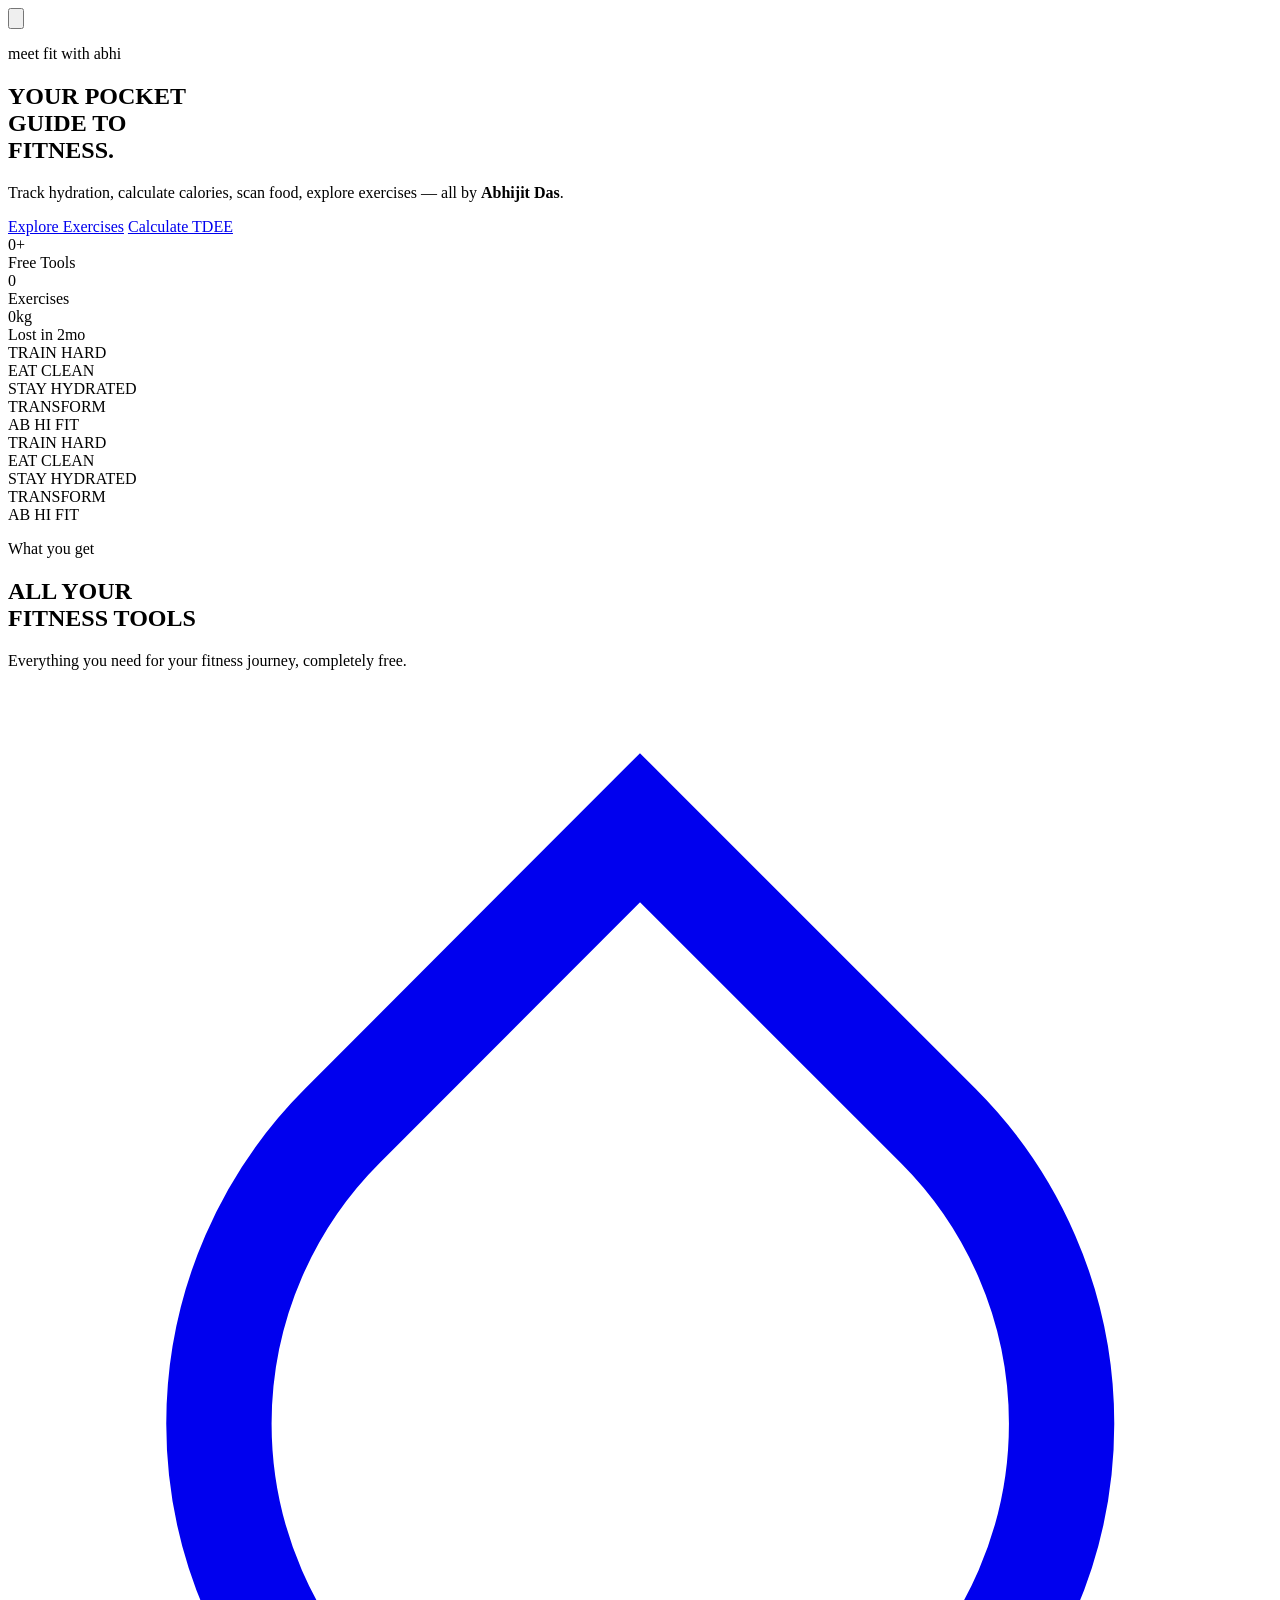
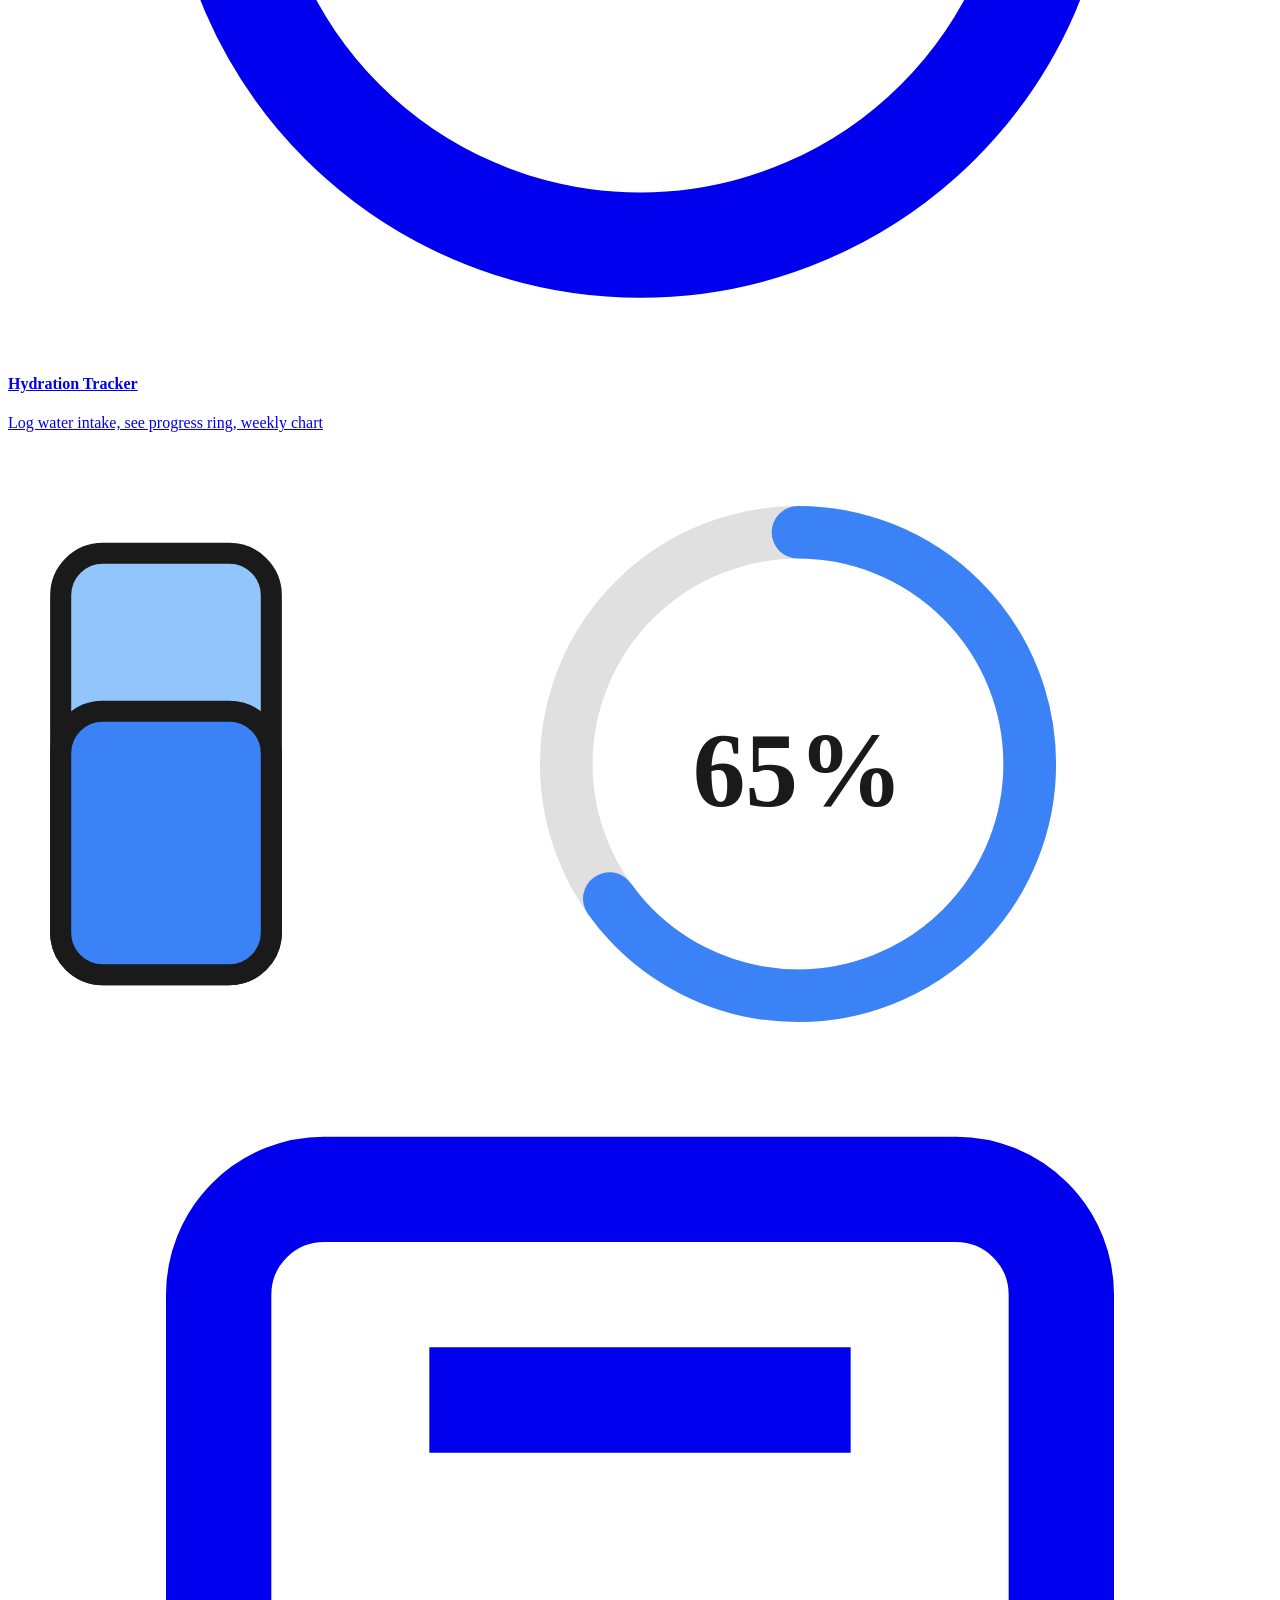
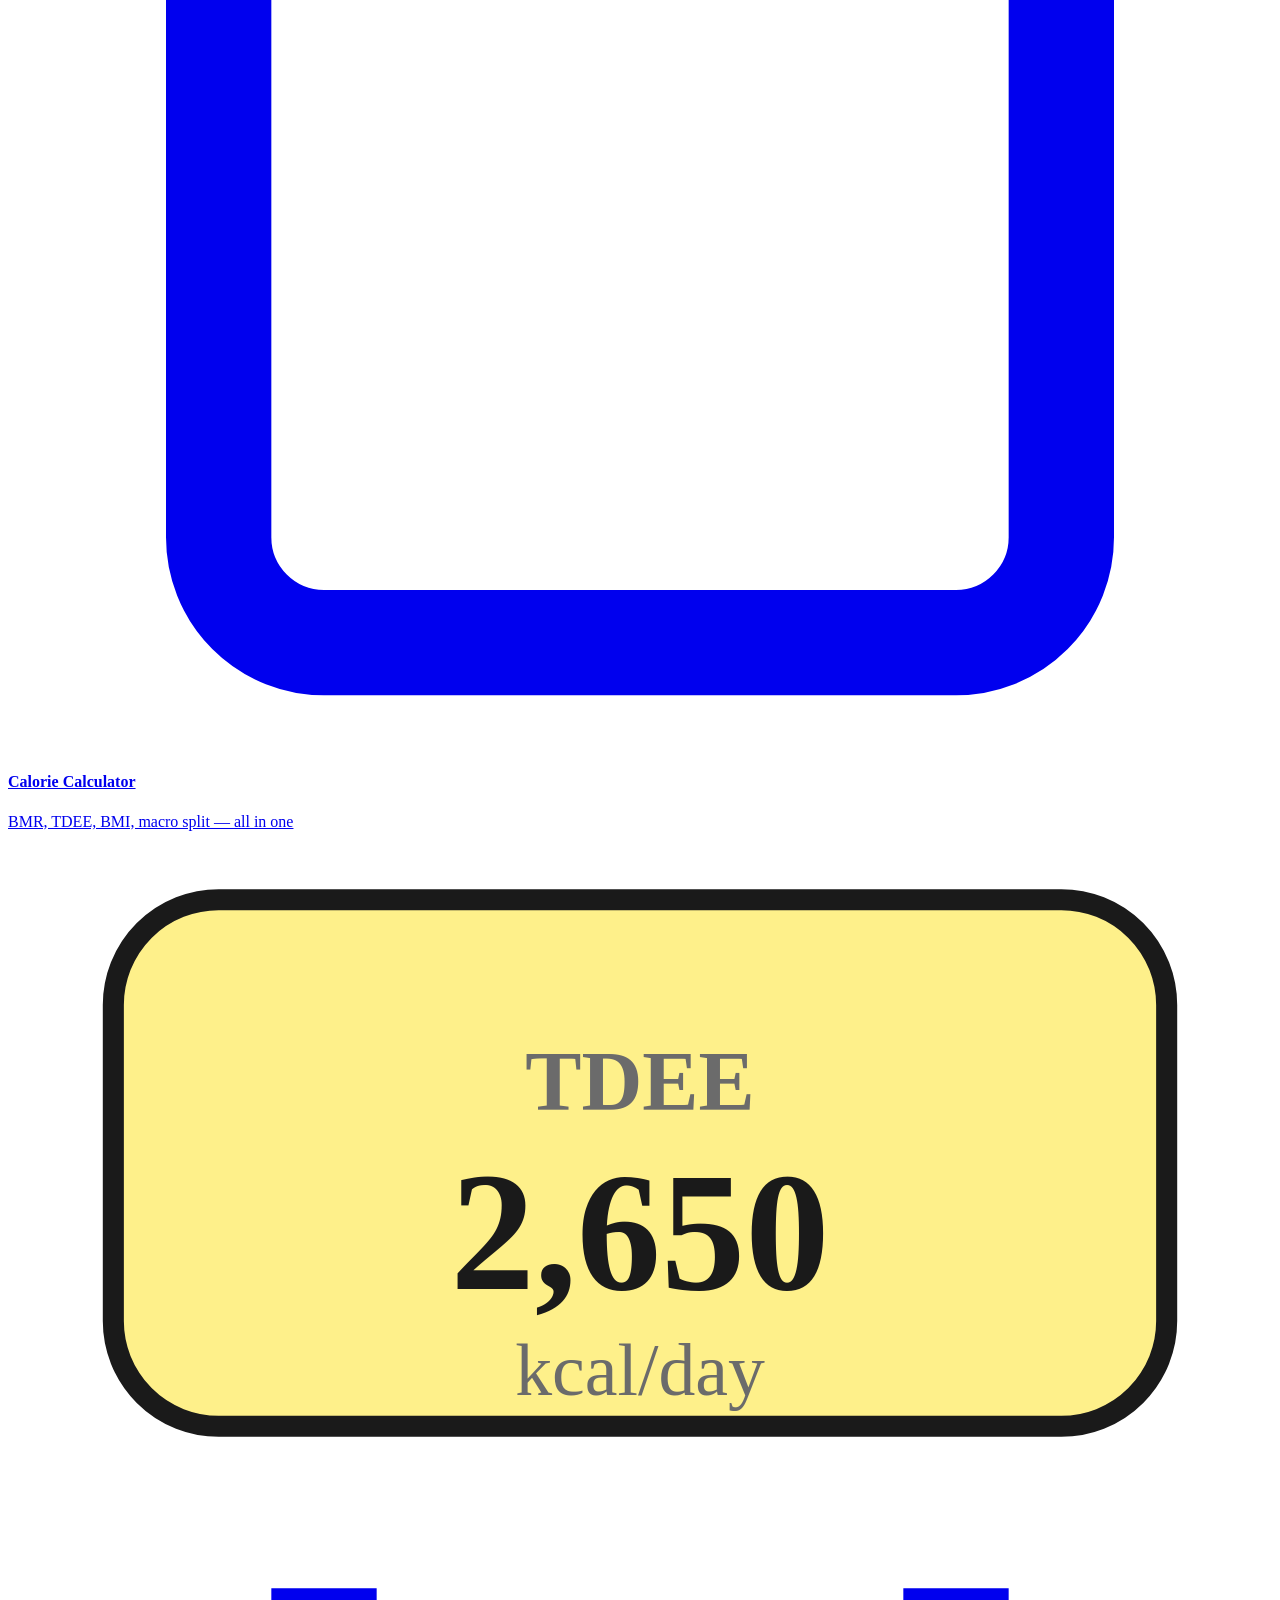
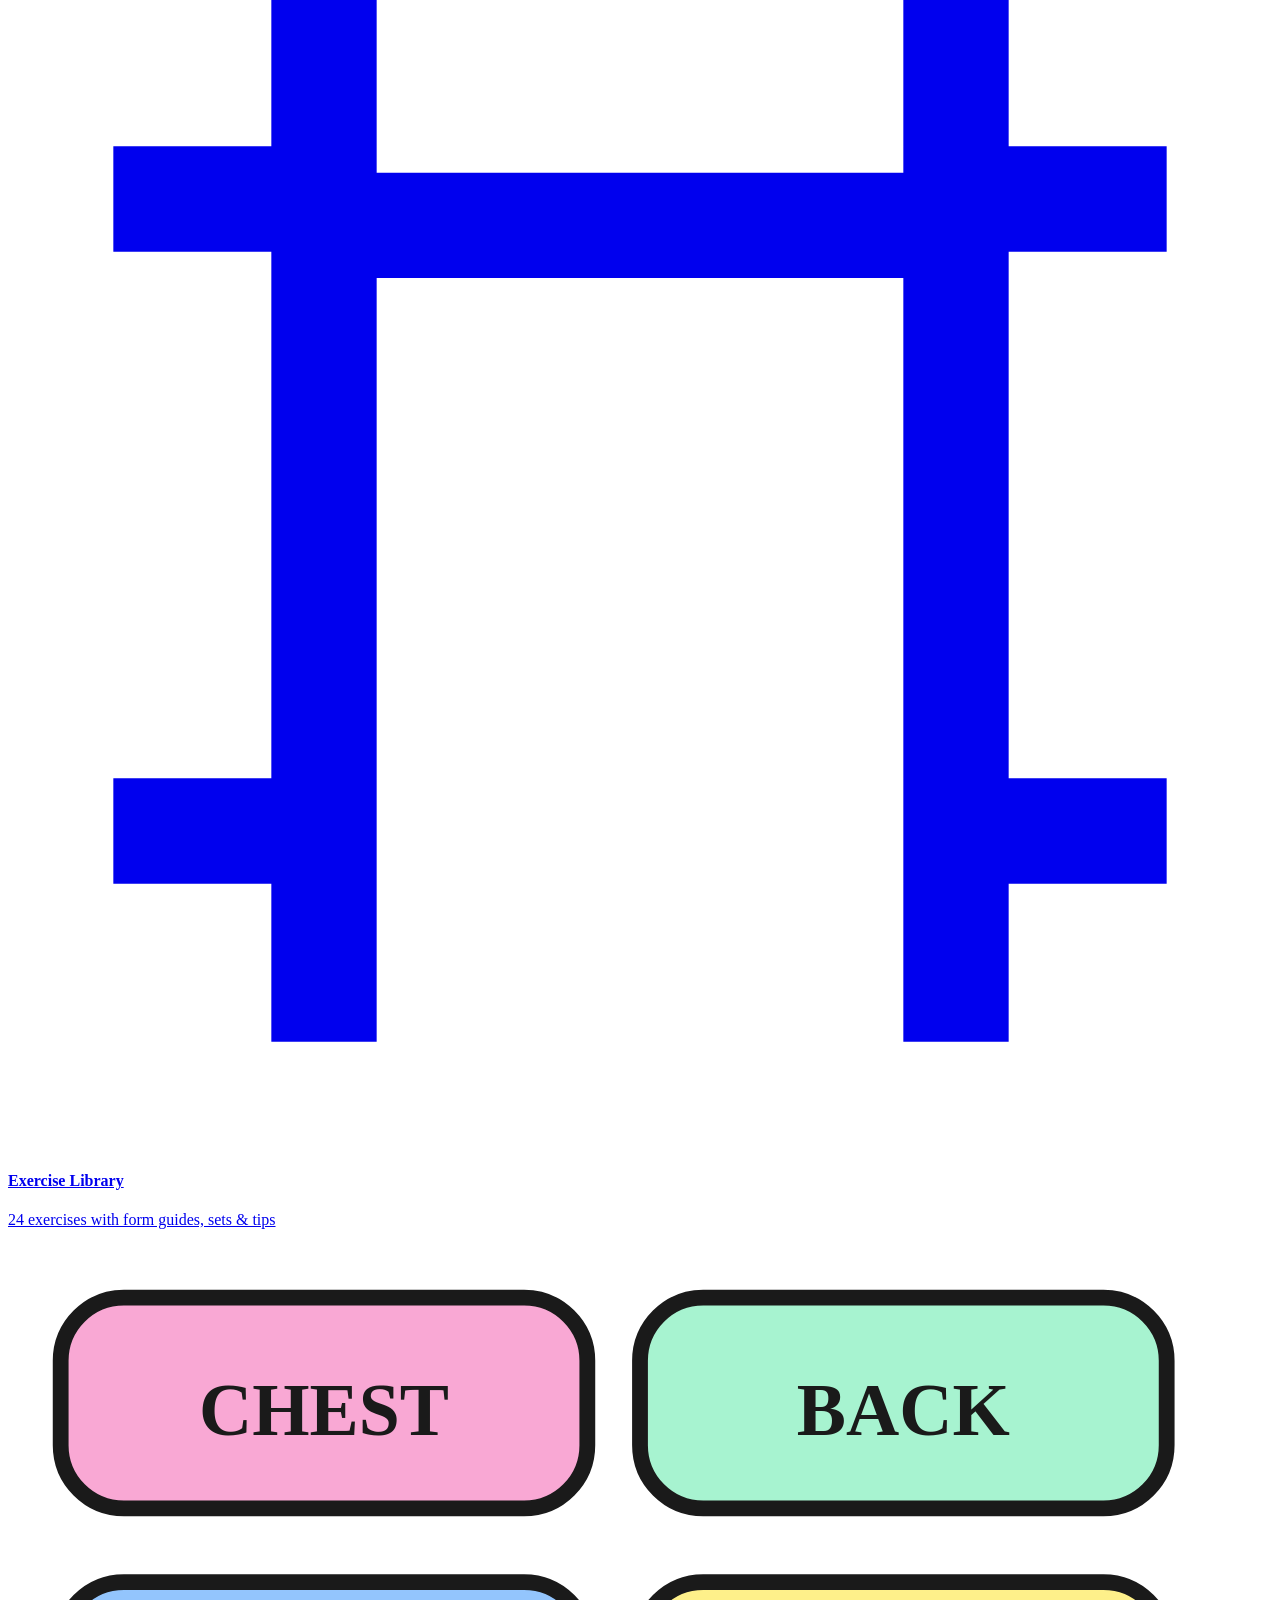
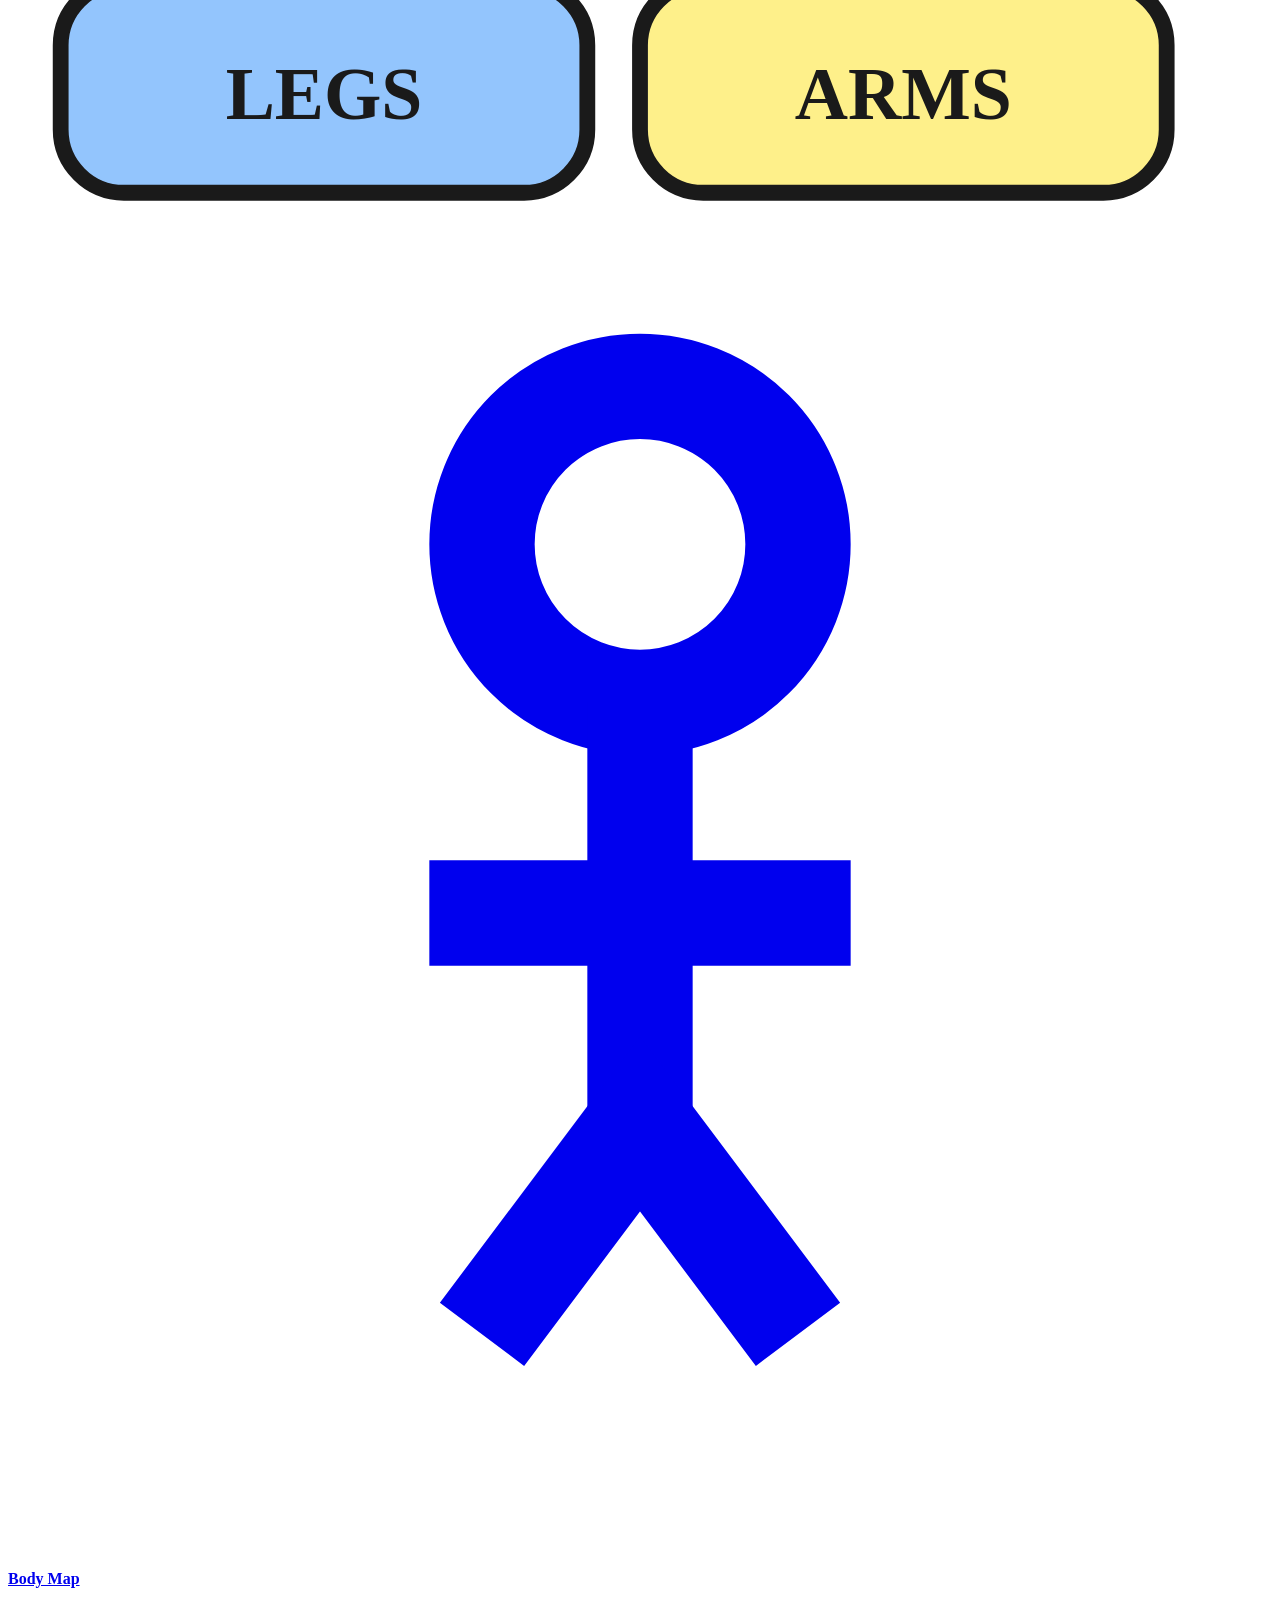
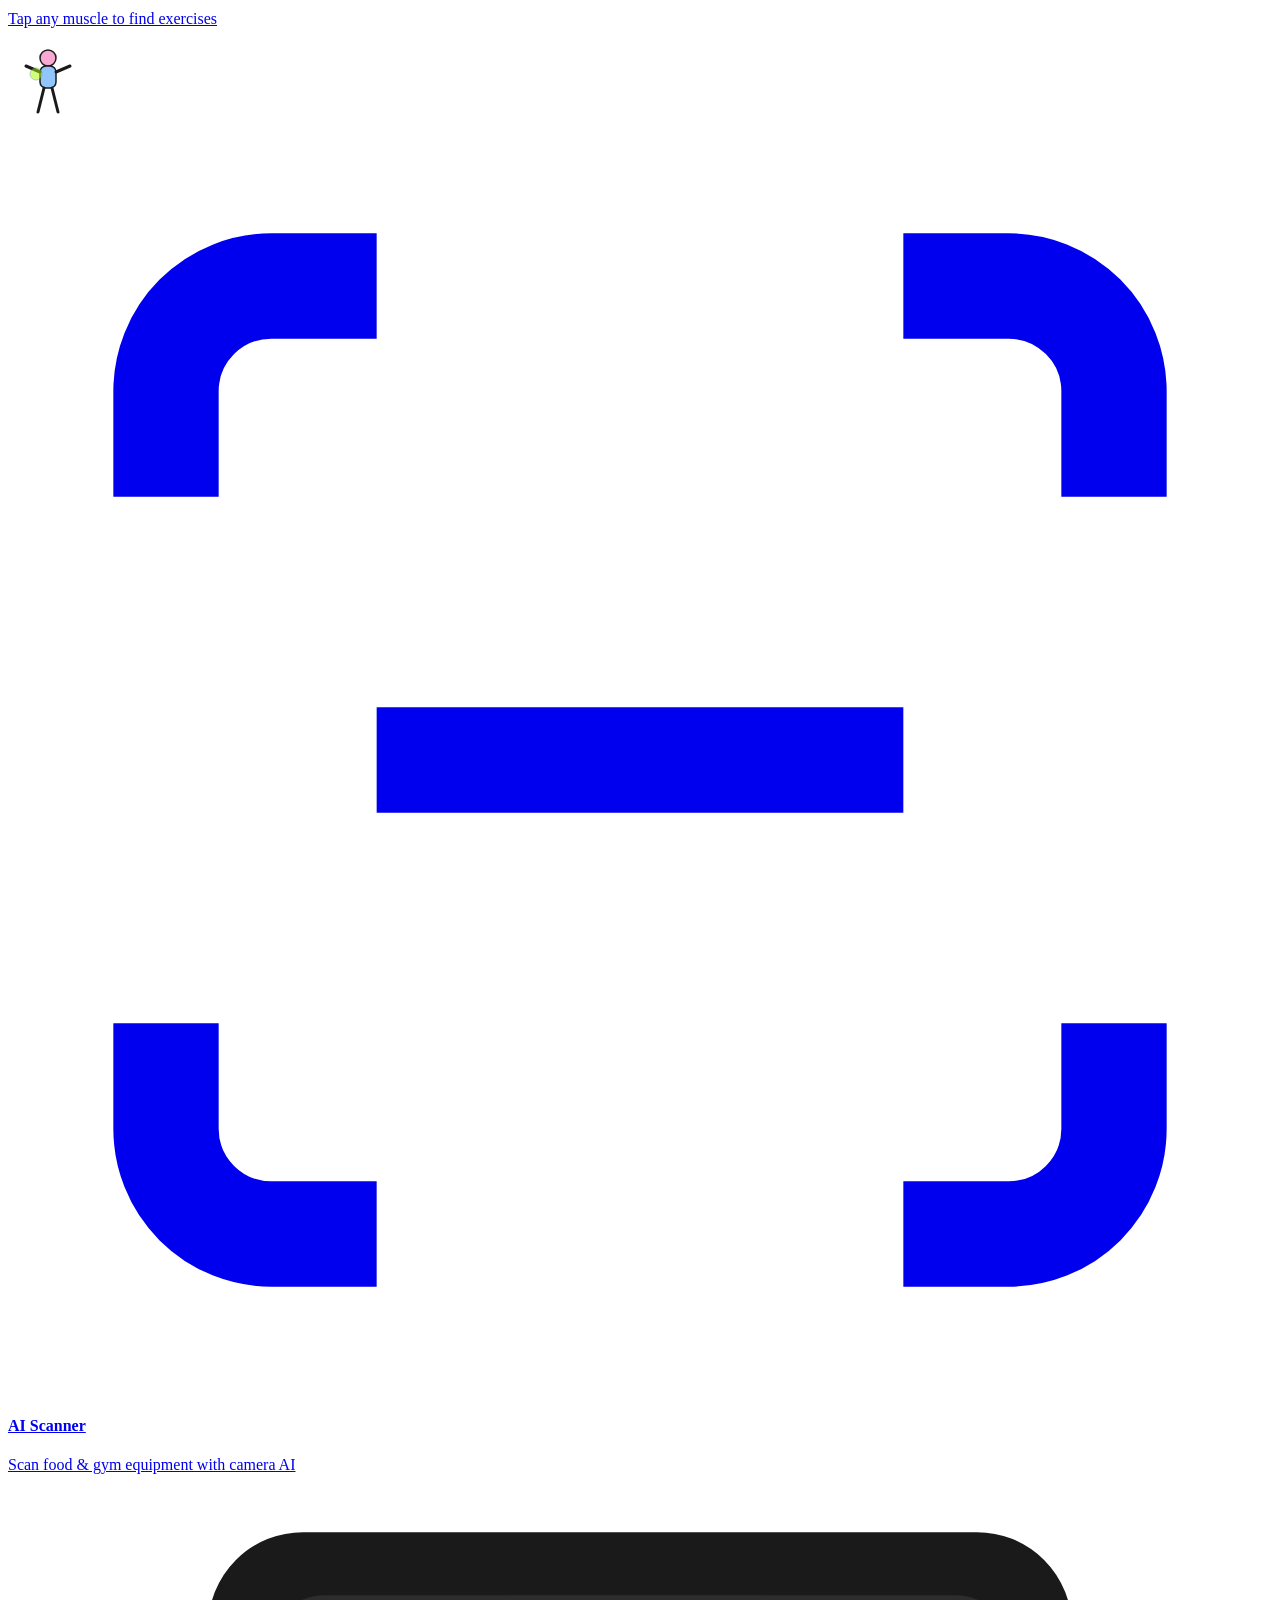
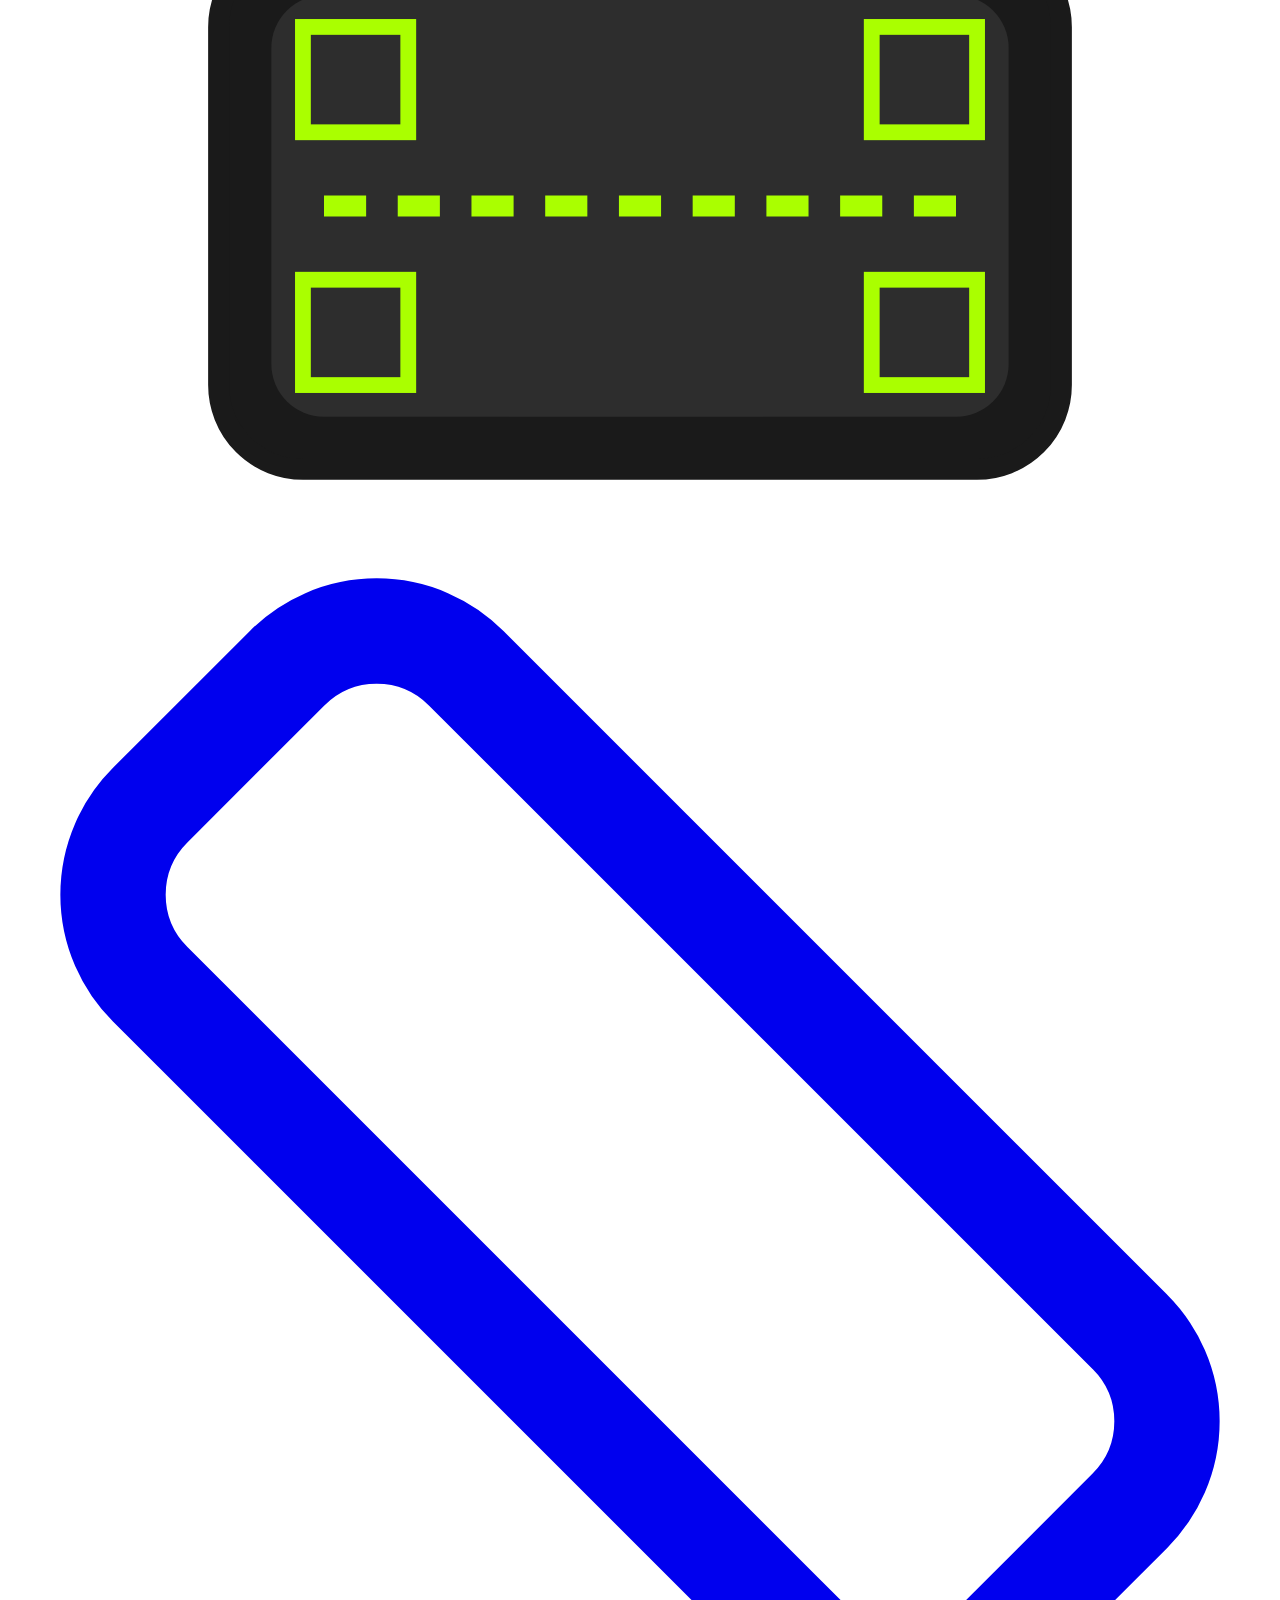
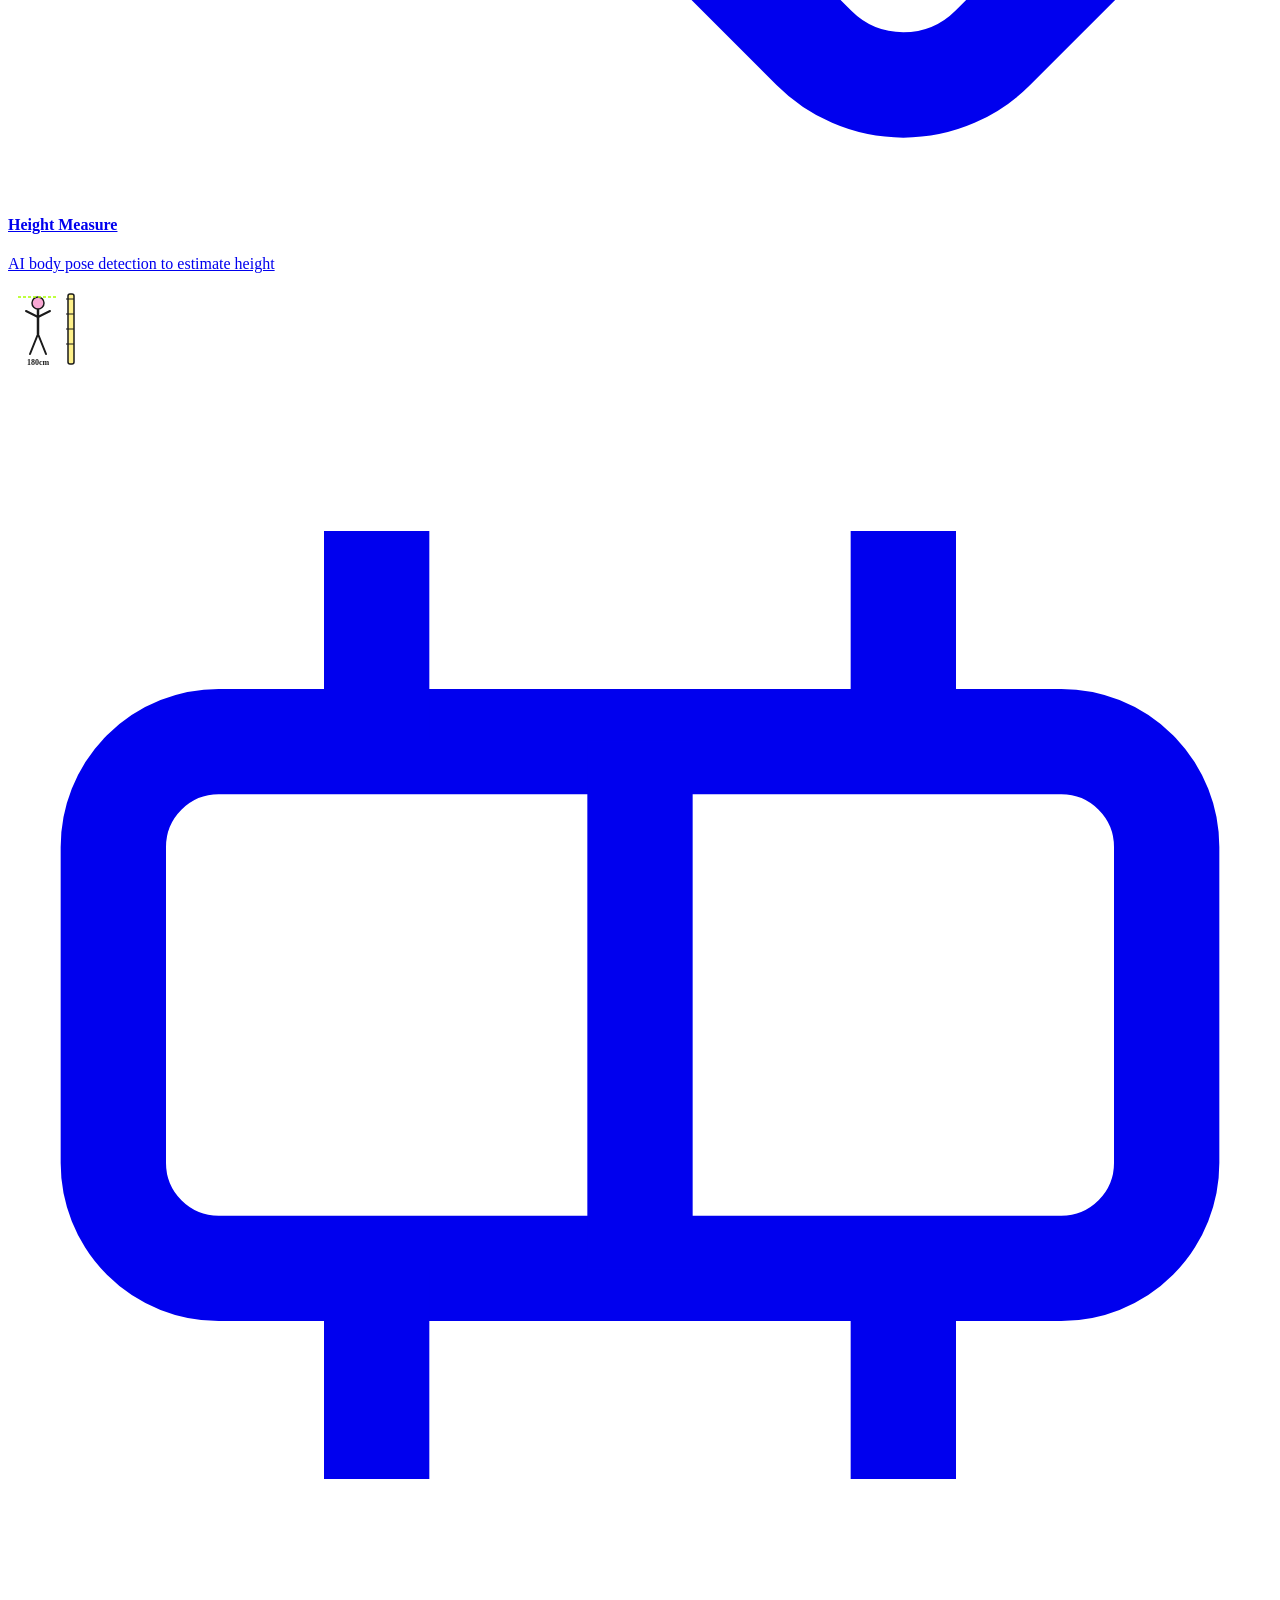
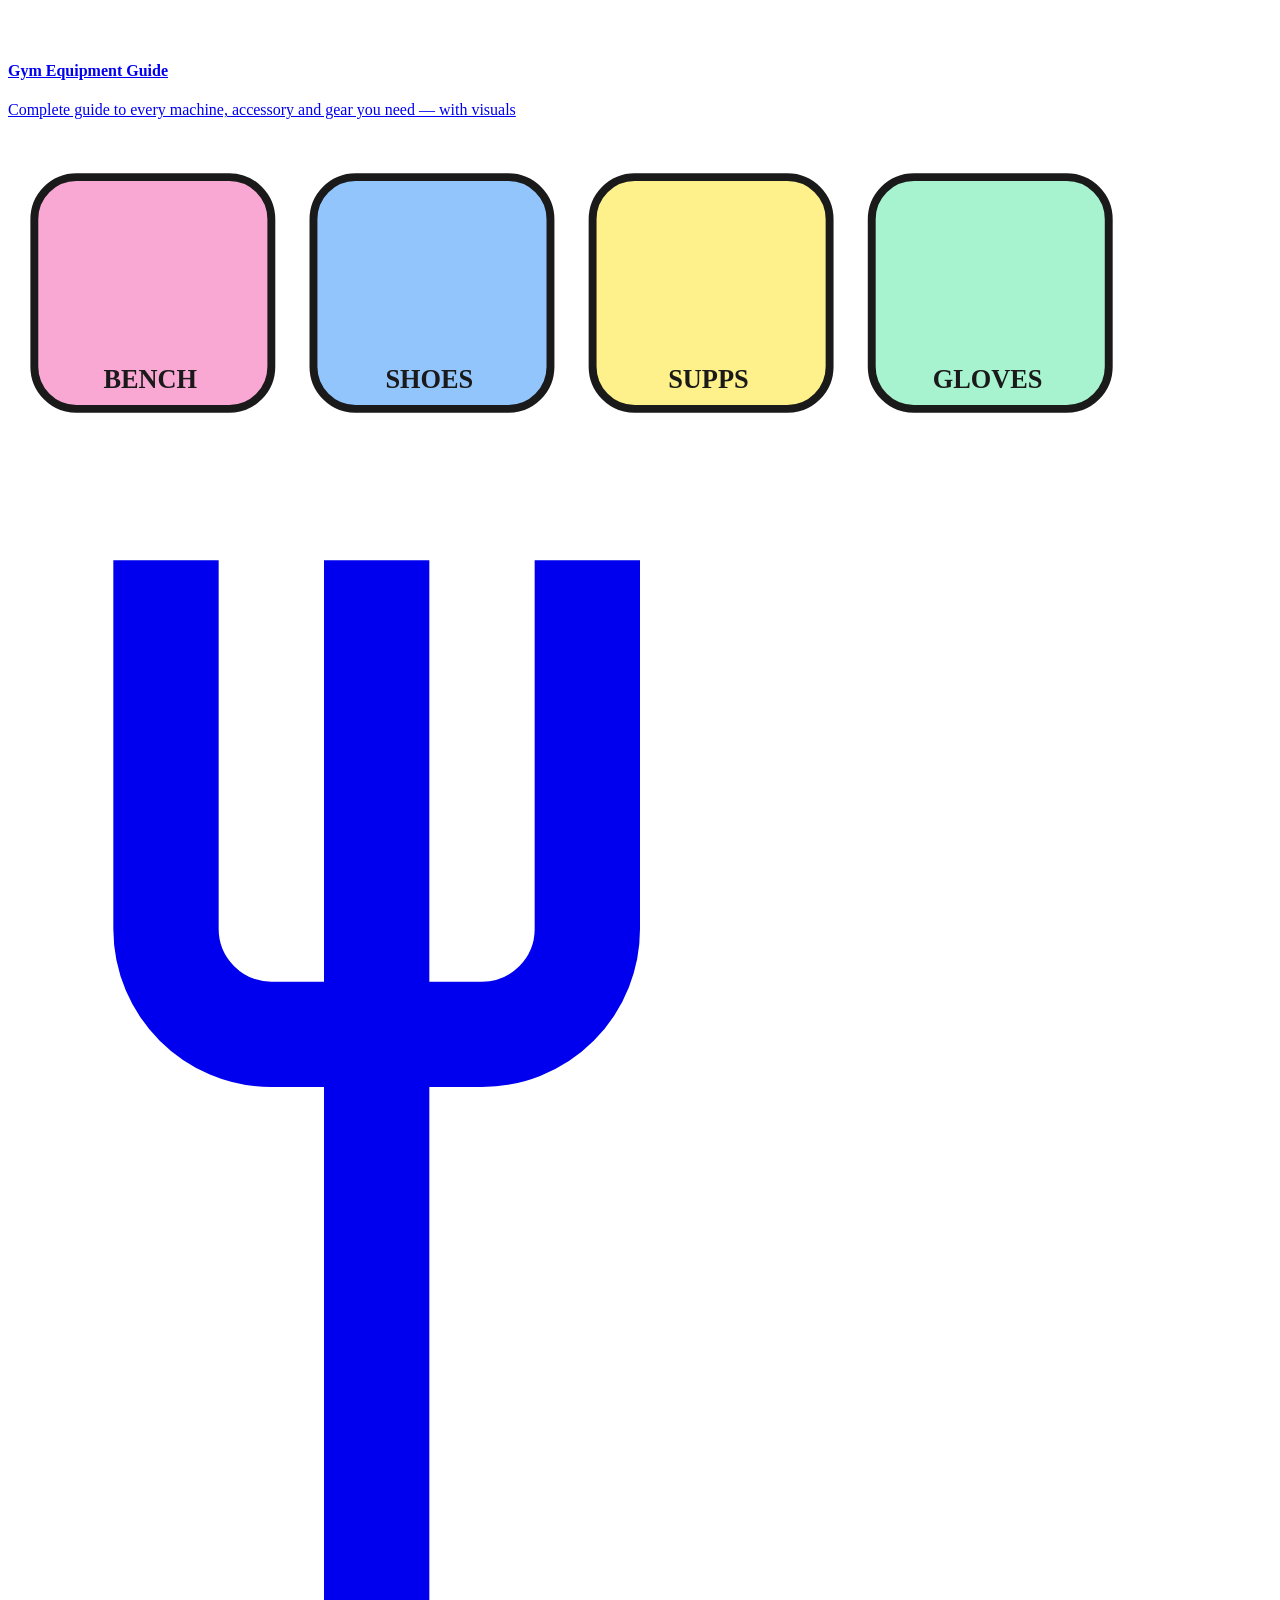
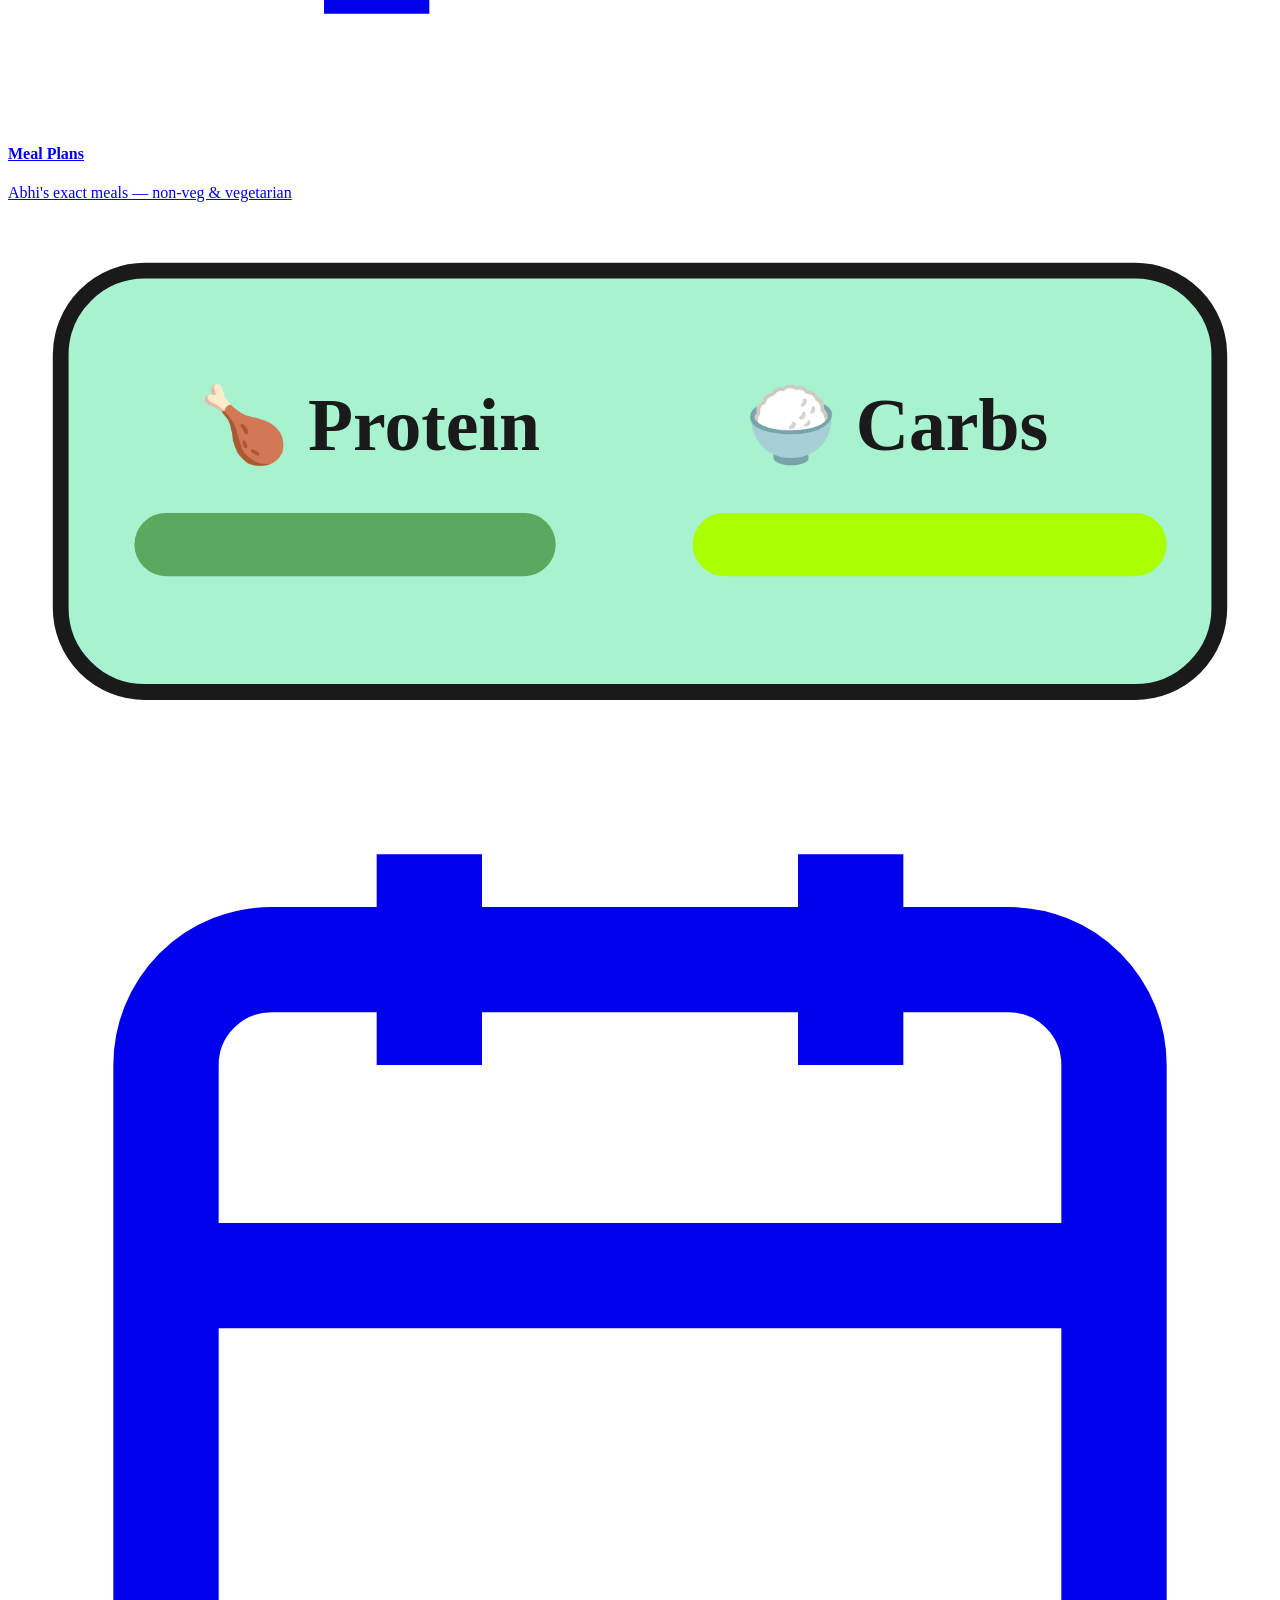
==== commit 5febeb57: "Add files via upload" ====
--- a/index.html
+++ b/index.html
@@ -1,1314 +1,477 @@
 <!DOCTYPE html>
-<html lang="en" data-theme="dark">
+<html lang="en">
 <head>
-<meta charset="UTF-8">
-<meta name="viewport" content="width=device-width, initial-scale=1.0">
-<title>Abhijit Das – Aesthetics Plan</title>
-<link href="https://fonts.googleapis.com/css2?family=Bebas+Neue&family=Syne:wght@400;600;700;800&family=DM+Sans:wght@300;400;500&display=swap" rel="stylesheet">
-<style>
-  :root {
-    --bg: #0a0a0f;
-    --bg2: #111118;
-    --bg3: #1a1a24;
-    --card: #16161f;
-    --border: rgba(255,255,255,0.07);
-    --text: #f0f0f5;
-    --muted: #888899;
-    --g1: #ff6b35;
-    --g2: #f7c948;
-    --g3: #00d4aa;
-    --g4: #7b61ff;
-    --accent: #ff6b35;
-    --shadow: rgba(255,107,53,0.15);
-    --nav-bg: rgba(10,10,15,0.92);
-  }
-  [data-theme="light"] {
-    --bg: #f5f4ef;
-    --bg2: #ece9e0;
-    --bg3: #e2ddd2;
-    --card: #ffffff;
-    --border: rgba(0,0,0,0.1);
-    --text: #1a1a2e;
-    --muted: #66667a;
-    --shadow: rgba(255,107,53,0.1);
-    --nav-bg: rgba(245,244,239,0.92);
-  }
-
-  *, *::before, *::after { box-sizing: border-box; margin: 0; padding: 0; }
-
-  html { scroll-behavior: smooth; }
-
-  body {
-    font-family: 'DM Sans', sans-serif;
-    background: var(--bg);
-    color: var(--text);
-    overflow-x: hidden;
-    transition: background 0.4s, color 0.4s;
-  }
-
-  /* ── SCROLLBAR ── */
-  ::-webkit-scrollbar { width: 4px; }
-  ::-webkit-scrollbar-track { background: var(--bg); }
-  ::-webkit-scrollbar-thumb { background: var(--accent); border-radius: 2px; }
-
-  /* ── NAV ── */
-  nav {
-    position: fixed; top: 0; left: 0; right: 0; z-index: 100;
-    background: var(--nav-bg);
-    backdrop-filter: blur(20px);
-    border-bottom: 1px solid var(--border);
-    padding: 0 5%;
-    height: 64px;
-    display: flex; align-items: center; justify-content: space-between;
-    transition: background 0.4s;
-  }
-  .nav-logo {
-    font-family: 'Bebas Neue', sans-serif;
-    font-size: 1.6rem;
-    background: linear-gradient(90deg, var(--g1), var(--g2));
-    -webkit-background-clip: text; -webkit-text-fill-color: transparent;
-    letter-spacing: 2px;
-  }
-  .nav-links {
-    display: flex; align-items: center; gap: 32px;
-    list-style: none;
-  }
-  .nav-links a {
-    text-decoration: none; color: var(--muted);
-    font-size: 0.82rem; font-weight: 500; letter-spacing: 1.2px;
-    text-transform: uppercase;
-    transition: color 0.2s;
-  }
-  .nav-links a:hover { color: var(--accent); }
-  .nav-right { display: flex; align-items: center; gap: 12px; }
-
-  /* ── NAV INSTAGRAM BUTTON ── */
-  .nav-ig-btn {
-    display: inline-flex; align-items: center; gap: 7px;
-    padding: 7px 14px; border-radius: 999px;
-    background: linear-gradient(135deg, #f58529, #dd2a7b, #8134af);
-    color: #fff; font-size: 0.78rem; font-weight: 600;
-    text-decoration: none; letter-spacing: 0.3px;
-    transition: transform 0.2s, box-shadow 0.2s;
-    white-space: nowrap;
-    box-shadow: 0 4px 14px rgba(221,42,123,0.3);
-    flex-shrink: 0;
-  }
-  .nav-ig-btn:hover { transform: translateY(-1px); box-shadow: 0 6px 20px rgba(221,42,123,0.45); }
-  .nav-ig-label { display: inline; }
-
-  /* ── THEME TOGGLE ── */
-  .theme-toggle {
-    width: 52px; height: 28px;
-    background: var(--bg3);
-    border: 1px solid var(--border);
-    border-radius: 999px;
-    cursor: pointer;
-    position: relative;
-    transition: background 0.3s;
-    flex-shrink: 0;
-  }
-  .theme-toggle::after {
-    content: '';
-    position: absolute; top: 3px; left: 3px;
-    width: 20px; height: 20px;
-    background: linear-gradient(135deg, var(--g1), var(--g2));
-    border-radius: 50%;
-    transition: transform 0.3s cubic-bezier(0.34,1.56,0.64,1);
-  }
-  [data-theme="light"] .theme-toggle::after { transform: translateX(24px); }
-  .toggle-icon {
-    position: absolute; font-size: 12px;
-    top: 50%; transform: translateY(-50%);
-  }
-  .icon-sun { right: 6px; }
-  .icon-moon { left: 6px; }
-
-  .hamburger {
-    display: none; flex-direction: column; gap: 5px;
-    cursor: pointer; padding: 4px;
-  }
-  .hamburger span {
-    display: block; width: 24px; height: 2px;
-    background: var(--text);
-    border-radius: 2px;
-    transition: all 0.3s;
-  }
-
-  /* ── HERO ── */
-  #hero {
-    min-height: 100vh;
-    display: flex; align-items: center;
-    padding: 100px 5% 60px;
-    position: relative;
-    overflow: hidden;
-  }
-  .hero-bg {
-    position: absolute; inset: 0; z-index: 0;
-    background:
-      radial-gradient(ellipse 80% 60% at 70% 50%, rgba(255,107,53,0.12) 0%, transparent 60%),
-      radial-gradient(ellipse 50% 50% at 20% 80%, rgba(123,97,255,0.1) 0%, transparent 50%);
-  }
-  .hero-grid {
-    position: absolute; inset: 0; z-index: 0;
-    background-image:
-      linear-gradient(var(--border) 1px, transparent 1px),
-      linear-gradient(90deg, var(--border) 1px, transparent 1px);
-    background-size: 60px 60px;
-    mask-image: radial-gradient(ellipse at center, black 20%, transparent 70%);
-    -webkit-mask-image: radial-gradient(ellipse at center, black 20%, transparent 70%);
-  }
-  .hero-content { position: relative; z-index: 1; max-width: 680px; }
-  .hero-badge {
-    display: inline-flex; align-items: center; gap: 8px;
-    background: rgba(255,107,53,0.12);
-    border: 1px solid rgba(255,107,53,0.3);
-    padding: 6px 16px; border-radius: 999px;
-    font-size: 0.78rem; font-weight: 500; letter-spacing: 1.5px;
-    text-transform: uppercase; color: var(--g1);
-    margin-bottom: 24px;
-    animation: fadeUp 0.8s 0.1s both;
-  }
-  .hero-badge span { width: 6px; height: 6px; background: var(--g1); border-radius: 50%; animation: pulse 2s infinite; }
-  @keyframes pulse { 0%,100%{opacity:1;transform:scale(1)} 50%{opacity:0.4;transform:scale(1.3)} }
-  .hero-name {
-    font-family: 'Bebas Neue', sans-serif;
-    font-size: clamp(4rem, 10vw, 8rem);
-    line-height: 0.9;
-    letter-spacing: 2px;
-    animation: fadeUp 0.8s 0.2s both;
-  }
-  .hero-name .line1 { display: block; }
-  .hero-name .line2 {
-    display: block;
-    background: linear-gradient(90deg, var(--g1), var(--g2), var(--g3));
-    background-size: 200%;
-    -webkit-background-clip: text; -webkit-text-fill-color: transparent;
-    animation: shimmer 4s linear infinite, fadeUp 0.8s 0.3s both;
-  }
-  @keyframes shimmer { 0%{background-position:0%} 100%{background-position:200%} }
-  .hero-sub {
-    font-size: 1.1rem; color: var(--muted);
-    margin: 20px 0 32px;
-    line-height: 1.7;
-    animation: fadeUp 0.8s 0.4s both;
-  }
-  .hero-stats {
-    display: flex; gap: 32px; flex-wrap: wrap;
-    animation: fadeUp 0.8s 0.5s both;
-  }
-  .hero-stat {
-    display: flex; flex-direction: column;
-    border-left: 2px solid var(--accent);
-    padding-left: 14px;
-  }
-  .hero-stat .val {
-    font-family: 'Syne', sans-serif;
-    font-size: 1.8rem; font-weight: 800;
-    background: linear-gradient(135deg, var(--g1), var(--g2));
-    -webkit-background-clip: text; -webkit-text-fill-color: transparent;
-  }
-  .hero-stat .lbl { font-size: 0.72rem; color: var(--muted); text-transform: uppercase; letter-spacing: 1px; }
-  .hero-cta {
-    display: flex; gap: 14px; flex-wrap: wrap;
-    margin-top: 36px;
-    animation: fadeUp 0.8s 0.6s both;
-  }
-  .btn-primary {
-    display: inline-flex; align-items: center; gap: 8px;
-    padding: 14px 28px; border-radius: 8px;
-    background: linear-gradient(135deg, var(--g1), var(--g2));
-    color: #0a0a0f; font-weight: 700; font-size: 0.9rem;
-    text-decoration: none; border: none; cursor: pointer;
-    transition: transform 0.2s, box-shadow 0.2s;
-    box-shadow: 0 8px 32px var(--shadow);
-  }
-  .btn-primary:hover { transform: translateY(-2px); box-shadow: 0 12px 40px var(--shadow); }
-  .btn-secondary {
-    display: inline-flex; align-items: center; gap: 8px;
-    padding: 14px 28px; border-radius: 8px;
-    background: transparent;
-    border: 1px solid var(--border);
-    color: var(--text); font-weight: 500; font-size: 0.9rem;
-    text-decoration: none; cursor: pointer;
-    transition: border-color 0.2s, background 0.2s;
-  }
-  .btn-secondary:hover { border-color: var(--accent); background: rgba(255,107,53,0.06); }
-
-  /* ── ACHIEVEMENT BANNER ── */
-  .achievement-banner {
-    background: linear-gradient(135deg, rgba(0,212,170,0.12), rgba(123,97,255,0.12));
-    border: 1px solid rgba(0,212,170,0.25);
-    border-radius: 16px;
-    padding: 20px 28px;
-    margin: 80px 5% 0;
-    display: flex; align-items: center; gap: 20px;
-    flex-wrap: wrap;
-  }
-  .achievement-icon { font-size: 2.5rem; }
-  .achievement-text h3 {
-    font-family: 'Syne', sans-serif;
-    font-size: 1.1rem; font-weight: 700; color: var(--g3);
-  }
-  .achievement-text p { font-size: 0.9rem; color: var(--muted); margin-top: 2px; }
-  .achievement-badge {
-    margin-left: auto;
-    background: rgba(0,212,170,0.15);
-    border: 1px solid rgba(0,212,170,0.3);
-    border-radius: 8px; padding: 8px 18px;
-    font-family: 'Bebas Neue', sans-serif;
-    font-size: 1.4rem; color: var(--g3); letter-spacing: 2px;
-  }
-
-  @keyframes fadeUp { from{opacity:0;transform:translateY(30px)} to{opacity:1;transform:translateY(0)} }
-
-  /* ── SECTION BASE ── */
-  section { padding: 80px 5%; }
-  .section-label {
-    display: inline-flex; align-items: center; gap: 8px;
-    font-size: 0.72rem; font-weight: 600; letter-spacing: 2.5px;
-    text-transform: uppercase; color: var(--accent);
-    margin-bottom: 12px;
-  }
-  .section-label::before {
-    content: ''; display: block;
-    width: 24px; height: 2px; background: var(--accent);
-  }
-  .section-title {
-    font-family: 'Bebas Neue', sans-serif;
-    font-size: clamp(2.5rem, 5vw, 4rem);
-    line-height: 1; letter-spacing: 1px;
-    margin-bottom: 48px;
-  }
-  .section-title span {
-    background: linear-gradient(90deg, var(--g1), var(--g2));
-    -webkit-background-clip: text; -webkit-text-fill-color: transparent;
-  }
-
-  /* ── CARDS ── */
-  .card {
-    background: var(--card);
-    border: 1px solid var(--border);
-    border-radius: 16px;
-    padding: 28px;
-    transition: transform 0.25s, border-color 0.25s, box-shadow 0.25s;
-    position: relative;
-    overflow: hidden;
-  }
-  .card::before {
-    content: '';
-    position: absolute; top: 0; left: 0; right: 0; height: 2px;
-    background: linear-gradient(90deg, var(--g1), var(--g2), var(--g3));
-    opacity: 0; transition: opacity 0.3s;
-  }
-  .card:hover { transform: translateY(-4px); border-color: rgba(255,107,53,0.2); box-shadow: 0 16px 48px rgba(0,0,0,0.3); }
-  .card:hover::before { opacity: 1; }
-
-  /* ── MEAL PLAN ── */
-  .meals-grid {
-    display: grid;
-    grid-template-columns: repeat(auto-fit, minmax(280px, 1fr));
-    gap: 20px;
-  }
-  .meal-card { cursor: default; }
-  .meal-header {
-    display: flex; align-items: center; gap: 12px;
-    margin-bottom: 20px;
-  }
-  .meal-icon {
-    width: 44px; height: 44px; border-radius: 12px;
-    display: flex; align-items: center; justify-content: center;
-    font-size: 1.3rem;
-  }
-  .meal-icon.m1 { background: rgba(255,107,53,0.12); }
-  .meal-icon.m2 { background: rgba(247,201,72,0.12); }
-  .meal-icon.m3 { background: rgba(0,212,170,0.12); }
-  .meal-icon.m4 { background: rgba(123,97,255,0.12); }
-  .meal-title { font-family: 'Syne', sans-serif; font-size: 1rem; font-weight: 700; }
-  .meal-subtitle { font-size: 0.75rem; color: var(--muted); }
-  .meal-items { list-style: none; margin-bottom: 20px; }
-  .meal-items li {
-    padding: 6px 0;
-    font-size: 0.88rem; color: var(--muted);
-    border-bottom: 1px solid var(--border);
-    display: flex; gap: 8px;
-  }
-  .meal-items li::before { content: '•'; color: var(--accent); font-size: 1rem; flex-shrink: 0; }
-  .macro-chips { display: flex; gap: 8px; flex-wrap: wrap; }
-  .macro-chip {
-    padding: 4px 12px; border-radius: 999px;
-    font-size: 0.73rem; font-weight: 600;
-  }
-  .mc-cal { background: rgba(255,107,53,0.12); color: var(--g1); }
-  .mc-pro { background: rgba(0,212,170,0.12); color: var(--g3); }
-  .mc-carb { background: rgba(247,201,72,0.12); color: var(--g2); }
-  .mc-fat { background: rgba(123,97,255,0.12); color: var(--g4); }
-
-  /* ── MACROS TOTAL ── */
-  .macros-total {
-    background: linear-gradient(135deg, rgba(255,107,53,0.08), rgba(247,201,72,0.08));
-    border: 1px solid rgba(255,107,53,0.2);
-    border-radius: 16px; padding: 28px;
-    margin-top: 24px;
-    display: flex; flex-wrap: wrap; gap: 24px; align-items: center;
-  }
-  .macro-bar { flex: 1; min-width: 140px; }
-  .macro-bar-label {
-    display: flex; justify-content: space-between;
-    font-size: 0.78rem; margin-bottom: 6px;
-  }
-  .macro-bar-label span:first-child { font-weight: 600; }
-  .macro-bar-label span:last-child { color: var(--muted); }
-  .bar-track { height: 6px; background: var(--bg3); border-radius: 3px; overflow: hidden; }
-  .bar-fill { height: 100%; border-radius: 3px; transition: width 1.5s cubic-bezier(0.4,0,0.2,1); }
-
-  /* ── TRAINING ── */
-  .training-grid {
-    display: grid;
-    grid-template-columns: repeat(auto-fit, minmax(260px, 1fr));
-    gap: 20px;
-  }
-  .day-number {
-    font-family: 'Bebas Neue', sans-serif;
-    font-size: 3.5rem; line-height: 1;
-    background: linear-gradient(135deg, var(--g1), var(--g2));
-    -webkit-background-clip: text; -webkit-text-fill-color: transparent;
-    margin-bottom: 4px;
-  }
-  .day-label { font-size: 0.75rem; font-weight: 600; text-transform: uppercase; letter-spacing: 1.5px; color: var(--muted); margin-bottom: 16px; }
-  .exercise-list { list-style: none; }
-  .exercise-list li {
-    padding: 8px 0; font-size: 0.85rem;
-    border-bottom: 1px solid var(--border);
-    display: flex; justify-content: space-between; align-items: center; gap: 8px;
-  }
-  .exercise-list li:last-child { border-bottom: none; }
-  .ex-name { color: var(--text); }
-  .ex-sets {
-    font-size: 0.72rem; font-weight: 600;
-    background: rgba(255,107,53,0.1); color: var(--g1);
-    padding: 2px 8px; border-radius: 4px; white-space: nowrap; flex-shrink: 0;
-  }
-  .repeat-tag {
-    display: inline-block; margin-top: 12px;
-    background: rgba(123,97,255,0.1); border: 1px solid rgba(123,97,255,0.2);
-    color: var(--g4); font-size: 0.75rem; font-weight: 600;
-    padding: 4px 12px; border-radius: 6px;
-  }
-
-  /* ── ABS CIRCUIT ── */
-  .abs-grid {
-    display: grid;
-    grid-template-columns: repeat(auto-fit, minmax(240px, 1fr));
-    gap: 16px;
-    margin-bottom: 20px;
-  }
-  .abs-card {
-    display: flex; gap: 16px; align-items: flex-start;
-    background: var(--card); border: 1px solid var(--border);
-    border-radius: 12px; padding: 18px;
-    transition: transform 0.2s, border-color 0.2s;
-  }
-  .abs-card:hover { transform: translateY(-3px); border-color: rgba(0,212,170,0.3); }
-  .abs-num {
-    font-family: 'Bebas Neue', sans-serif;
-    font-size: 2rem; line-height: 1;
-    color: var(--g3); flex-shrink: 0; width: 32px;
-  }
-  .abs-name { font-family: 'Syne', sans-serif; font-size: 0.95rem; font-weight: 700; margin-bottom: 4px; }
-  .abs-detail { font-size: 0.78rem; color: var(--muted); line-height: 1.5; }
-  .abs-sets { font-size: 0.72rem; color: var(--g3); font-weight: 600; margin-top: 4px; }
-  .plank-card {
-    background: linear-gradient(135deg, rgba(0,212,170,0.08), rgba(123,97,255,0.08));
-    border: 1px solid rgba(0,212,170,0.2);
-    border-radius: 12px; padding: 20px 24px;
-    display: flex; align-items: center; gap: 16px;
-  }
-  .plank-fire { font-size: 2rem; }
-  .plank-card h4 { font-family: 'Syne', sans-serif; font-size: 1rem; font-weight: 700; margin-bottom: 2px; }
-  .plank-card p { font-size: 0.82rem; color: var(--muted); }
-
-  /* ── VEGE PLAN ── */
-  .vege-grid {
-    display: grid;
-    grid-template-columns: repeat(auto-fit, minmax(260px, 1fr));
-    gap: 16px;
-  }
-
-  /* ── SUPPS ── */
-  .supp-card {
-    display: flex; gap: 20px; align-items: flex-start;
-    background: linear-gradient(135deg, rgba(247,201,72,0.06), rgba(255,107,53,0.06));
-    border: 1px solid rgba(247,201,72,0.2);
-    border-radius: 16px; padding: 28px;
-  }
-  .supp-icon { font-size: 3rem; flex-shrink: 0; }
-  .supp-name { font-family: 'Syne', sans-serif; font-size: 1.2rem; font-weight: 800; color: var(--g2); margin-bottom: 6px; }
-  .supp-dose { font-size: 0.9rem; font-weight: 600; color: var(--g1); margin-bottom: 8px; }
-  .supp-desc { font-size: 0.88rem; color: var(--muted); line-height: 1.6; }
-
-  /* ── SKIN ── */
-  .skin-grid {
-    display: grid;
-    grid-template-columns: repeat(auto-fit, minmax(280px, 1fr));
-    gap: 20px;
-  }
-  .skin-time {
-    font-size: 0.72rem; font-weight: 700; letter-spacing: 1.5px;
-    text-transform: uppercase; color: var(--accent); margin-bottom: 12px;
-  }
-  .skin-steps { list-style: none; }
-  .skin-steps li {
-    display: flex; gap: 12px; align-items: flex-start;
-    padding: 10px 0; border-bottom: 1px solid var(--border); font-size: 0.86rem;
-  }
-  .skin-step-icon { width: 28px; height: 28px; border-radius: 8px; background: rgba(255,107,53,0.1); display: flex; align-items: center; justify-content: center; font-size: 0.9rem; flex-shrink: 0; }
-  .skin-water-grid {
-    display: grid; grid-template-columns: repeat(auto-fit, minmax(220px, 1fr));
-    gap: 16px; margin-top: 24px;
-  }
-  .water-tip {
-    background: var(--card); border: 1px solid var(--border);
-    border-radius: 12px; padding: 20px;
-    display: flex; gap: 14px; align-items: flex-start;
-  }
-  .water-tip .wt-icon { font-size: 1.6rem; flex-shrink: 0; }
-  .water-tip h4 { font-family: 'Syne', sans-serif; font-size: 0.9rem; font-weight: 700; margin-bottom: 4px; }
-  .water-tip p { font-size: 0.8rem; color: var(--muted); line-height: 1.5; }
-
-  /* ── CONTACT ── */
-  #contact { background: var(--bg2); }
-  .contact-grid {
-    display: grid; grid-template-columns: 1fr 1fr;
-    gap: 48px; align-items: start;
-  }
-  .contact-info h3 {
-    font-family: 'Syne', sans-serif;
-    font-size: 1.4rem; font-weight: 800; margin-bottom: 12px;
-  }
-  .contact-info p { font-size: 0.9rem; color: var(--muted); line-height: 1.7; margin-bottom: 28px; }
-  .contact-links { display: flex; flex-direction: column; gap: 14px; }
-  .contact-link {
-    display: flex; align-items: center; gap: 14px;
-    text-decoration: none; color: var(--text);
-    background: var(--card); border: 1px solid var(--border);
-    border-radius: 12px; padding: 14px 18px;
-    font-size: 0.88rem; font-weight: 500;
-    transition: border-color 0.2s, transform 0.2s;
-  }
-  .contact-link:hover { border-color: var(--accent); transform: translateX(4px); }
-  .contact-link .cl-icon {
-    width: 38px; height: 38px; border-radius: 10px;
-    display: flex; align-items: center; justify-content: center;
-    font-size: 1.1rem; flex-shrink: 0;
-  }
-  .cl-ig { background: linear-gradient(135deg, #f58529, #dd2a7b, #8134af); }
-  .cl-dm { background: linear-gradient(135deg, var(--g4), var(--g3)); }
-
-  /* ── DM FORM ── */
-  .dm-form { display: flex; flex-direction: column; gap: 16px; }
-  .form-group { display: flex; flex-direction: column; gap: 6px; }
-  .form-label { font-size: 0.78rem; font-weight: 600; text-transform: uppercase; letter-spacing: 1px; color: var(--muted); }
-  .form-input, .form-textarea {
-    background: var(--bg3); border: 1px solid var(--border);
-    border-radius: 10px; padding: 12px 16px;
-    color: var(--text); font-family: 'DM Sans', sans-serif;
-    font-size: 0.9rem; outline: none;
-    transition: border-color 0.2s, box-shadow 0.2s;
-    resize: none;
-  }
-  .form-input:focus, .form-textarea:focus {
-    border-color: var(--accent);
-    box-shadow: 0 0 0 3px rgba(255,107,53,0.12);
-  }
-  .form-textarea { min-height: 100px; }
-  .form-submit {
-    display: flex; align-items: center; justify-content: center; gap: 10px;
-    padding: 14px; border-radius: 10px;
-    background: linear-gradient(135deg, #f58529, #dd2a7b, #8134af);
-    color: #fff; font-weight: 700; font-size: 0.9rem;
-    border: none; cursor: pointer;
-    transition: transform 0.2s, box-shadow 0.2s;
-    letter-spacing: 0.5px;
-  }
-  .form-submit:hover { transform: translateY(-2px); box-shadow: 0 8px 24px rgba(221,42,123,0.3); }
-  .form-note { font-size: 0.76rem; color: var(--muted); text-align: center; }
-  .form-note a { color: var(--accent); text-decoration: none; }
-
-  /* ── FOOTER ── */
-  footer {
-    background: var(--bg);
-    border-top: 1px solid var(--border);
-    padding: 32px 5%;
-    display: flex; align-items: center; justify-content: space-between;
-    flex-wrap: wrap; gap: 16px;
-  }
-  .footer-brand {
-    font-family: 'Bebas Neue', sans-serif;
-    font-size: 1.3rem; letter-spacing: 2px;
-    background: linear-gradient(90deg, var(--g1), var(--g2));
-    -webkit-background-clip: text; -webkit-text-fill-color: transparent;
-  }
-  .footer-text { font-size: 0.78rem; color: var(--muted); text-align: center; }
-  .footer-ig a {
-    display: flex; align-items: center; gap: 8px;
-    text-decoration: none; color: var(--muted);
-    font-size: 0.82rem; font-weight: 500;
-    transition: color 0.2s;
-  }
-  .footer-ig a:hover { color: var(--accent); }
-
-  /* ── TABS ── */
-  .tabs { display: flex; gap: 4px; margin-bottom: 32px; flex-wrap: wrap; }
-  .tab-btn {
-    padding: 10px 22px; border-radius: 8px;
-    border: 1px solid var(--border);
-    background: transparent;
-    color: var(--muted); font-family: 'DM Sans', sans-serif;
-    font-size: 0.85rem; font-weight: 500; cursor: pointer;
-    transition: all 0.2s;
-  }
-  .tab-btn.active, .tab-btn:hover {
-    background: linear-gradient(135deg, rgba(255,107,53,0.12), rgba(247,201,72,0.08));
-    border-color: rgba(255,107,53,0.3); color: var(--text);
-  }
-  .tab-btn.active { color: var(--g1); }
-  .tab-pane { display: none; }
-  .tab-pane.active { display: block; }
-
-  /* ── MOBILE / RESPONSIVE ── */
-  @media (max-width: 900px) {
-    .training-grid { grid-template-columns: repeat(auto-fit, minmax(220px, 1fr)); }
-    .meals-grid { grid-template-columns: repeat(auto-fit, minmax(240px, 1fr)); }
-    .macros-total { flex-direction: column; gap: 16px; }
-    .macros-total > div:first-child { flex-basis: auto; }
-  }
-
-  @media (max-width: 768px) {
-    nav { padding: 0 4%; }
-    .nav-links {
-      display: none; position: fixed;
-      top: 64px; left: 0; right: 0; bottom: 0;
-      background: var(--bg2);
-      padding: 32px 6%;
-      flex-direction: column; gap: 24px;
-      border-top: 1px solid var(--border);
-      z-index: 99; overflow-y: auto;
-    }
-    .nav-links.open { display: flex; }
-    .nav-links a { font-size: 1.05rem; }
-    .nav-ig-label { display: none; }
-    .nav-ig-btn { padding: 7px 10px; }
-    .hamburger { display: flex; }
-
-    #hero { padding: 90px 4% 50px; min-height: auto; }
-    .hero-content { max-width: 100%; }
-    .hero-stats { gap: 18px; }
-    .hero-stat .val { font-size: 1.4rem; }
-    .hero-cta { flex-direction: column; }
-    .hero-cta a { text-align: center; justify-content: center; width: 100%; }
-
-    .achievement-banner { flex-direction: column; gap: 12px; padding: 18px; margin: 40px 4% 0; }
-    .achievement-badge { margin-left: 0; align-self: flex-start; }
-
-    section { padding: 56px 4%; }
-
-    .meals-grid { grid-template-columns: 1fr; }
-    .vege-grid { grid-template-columns: 1fr; }
-    .training-grid { grid-template-columns: 1fr; }
-    .abs-grid { grid-template-columns: 1fr; }
-    .skin-grid { grid-template-columns: 1fr; }
-    .skin-water-grid { grid-template-columns: 1fr; }
-    .macros-total { flex-direction: column; gap: 16px; }
-    .macros-total > div:first-child { flex-basis: auto; }
-
-    .contact-grid { grid-template-columns: 1fr; gap: 28px; }
-
-    footer {
-      flex-direction: column; text-align: center; gap: 12px;
-      padding: 24px 4%;
-    }
-    .footer-ig a { justify-content: center; }
-
-    .section-title { font-size: clamp(2rem, 8vw, 3rem); margin-bottom: 28px; }
-
-    .tabs { gap: 8px; }
-    .tab-btn { padding: 9px 16px; font-size: 0.8rem; }
-  }
-
-  @media (max-width: 480px) {
-    .nav-logo { font-size: 1.3rem; }
-    .hero-name { font-size: clamp(3.2rem, 14vw, 5rem); }
-    .hero-sub { font-size: 0.95rem; }
-    .hero-stat .val { font-size: 1.2rem; }
-    .hero-stats { gap: 14px; }
-    .card { padding: 20px; }
-    .supp-card { flex-direction: column; gap: 12px; }
-    .macro-chips { gap: 6px; }
-    .macro-chip { font-size: 0.68rem; padding: 3px 9px; }
-    .abs-card { flex-direction: row; }
-  }
-
-  /* ── ANIMATIONS FOR SCROLL ── */
-  .reveal { opacity: 0; transform: translateY(24px); transition: opacity 0.7s, transform 0.7s; }
-  .reveal.visible { opacity: 1; transform: translateY(0); }
-
-  /* ── TOAST ── */
-  .toast {
-    position: fixed; bottom: 24px; right: 24px;
-    background: var(--card); border: 1px solid var(--g3);
-    border-radius: 12px; padding: 14px 20px;
-    font-size: 0.88rem; color: var(--text);
-    box-shadow: 0 8px 32px rgba(0,0,0,0.3);
-    z-index: 999; display: none;
-    animation: slideIn 0.3s ease;
-  }
-  @keyframes slideIn { from{transform:translateX(100px);opacity:0} to{transform:translateX(0);opacity:1} }
-</style>
+  <meta charset="UTF-8">
+  <meta name="viewport" content="width=device-width, initial-scale=1.0, viewport-fit=cover">
+  <title>Fit With Abhi — Your Personal Fitness Companion</title>
+  <meta name="description" content="Fit With Abhi — Your pocket guide to fitness, nutrition, and transformation. Free tools by Abhijit Das.">
+  <meta name="theme-color" content="#8EC98F">
+  <link rel="icon" href="data:image/svg+xml,<svg xmlns='http://www.w3.org/2000/svg' viewBox='0 0 100 100'><text y='.9em' font-size='90'>💪</text></svg>">
+  <link rel="stylesheet" href="css/style.css">
 </head>
 <body>
-
-<!-- NAV -->
-<nav>
-  <div class="nav-logo">ABHIJIT DAS</div>
-  <ul class="nav-links" id="navLinks">
-    <li><a href="#meals" onclick="closeNav()">Nutrition</a></li>
-    <li><a href="#training" onclick="closeNav()">Training</a></li>
-    <li><a href="#abs" onclick="closeNav()">Abs</a></li>
-    <li><a href="#lifestyle" onclick="closeNav()">Lifestyle</a></li>
-    <li><a href="#contact" onclick="closeNav()">Contact</a></li>
-  </ul>
-  <div class="nav-right">
-    <a href="https://www.instagram.com/abhiiijittt05/" target="_blank" class="nav-ig-btn" title="Instagram @abhiiijittt05">
-      <svg width="17" height="17" viewBox="0 0 24 24" fill="currentColor"><path d="M12 2.163c3.204 0 3.584.012 4.85.07 3.252.148 4.771 1.691 4.919 4.919.058 1.265.069 1.645.069 4.849 0 3.205-.012 3.584-.069 4.849-.149 3.225-1.664 4.771-4.919 4.919-1.266.058-1.644.07-4.85.07-3.204 0-3.584-.012-4.849-.07-3.26-.149-4.771-1.699-4.919-4.92-.058-1.265-.07-1.644-.07-4.849 0-3.204.013-3.583.07-4.849.149-3.227 1.664-4.771 4.919-4.919 1.266-.057 1.645-.069 4.849-.069zm0-2.163c-3.259 0-3.667.014-4.947.072-4.358.2-6.78 2.618-6.98 6.98-.059 1.281-.073 1.689-.073 4.948 0 3.259.014 3.668.072 4.948.2 4.358 2.618 6.78 6.98 6.98 1.281.058 1.689.072 4.948.072 3.259 0 3.668-.014 4.948-.072 4.354-.2 6.782-2.618 6.979-6.98.059-1.28.073-1.689.073-4.948 0-3.259-.014-3.667-.072-4.947-.196-4.354-2.617-6.78-6.979-6.98-1.281-.059-1.69-.073-4.949-.073zm0 5.838c-3.403 0-6.162 2.759-6.162 6.162s2.759 6.163 6.162 6.163 6.162-2.759 6.162-6.163c0-3.403-2.759-6.162-6.162-6.162zm0 10.162c-2.209 0-4-1.79-4-4 0-2.209 1.791-4 4-4s4 1.791 4 4c0 2.21-1.791 4-4 4zm6.406-11.845c-.796 0-1.441.645-1.441 1.44s.645 1.44 1.441 1.44c.795 0 1.439-.645 1.439-1.44s-.644-1.44-1.439-1.44z"/></svg>
-      <span class="nav-ig-label">@abhiiijittt05</span>
-    </a>
-    <button class="theme-toggle" id="themeToggle" title="Toggle theme">
-      <span class="toggle-icon icon-sun">☀</span>
-      <span class="toggle-icon icon-moon">🌙</span>
-    </button>
-    <div class="hamburger" id="hamburger" onclick="toggleNav()">
-      <span></span><span></span><span></span>
+  <nav class="nav-top" id="navTop"></nav>
+  <nav class="nav-bottom" id="navBottom"></nav>
+  <div class="more-menu-overlay" id="moreMenuOverlay"></div>
+  <button class="back-to-top" id="backToTop"><svg viewBox="0 0 24 24" fill="none" stroke="currentColor" stroke-width="2.5" stroke-linecap="round"><polyline points="18 15 12 9 6 15"/></svg></button>
+
+  <!-- ===== HERO ===== -->
+  <section class="hero">
+    <div class="hero-bg-shapes">
+      <div class="shape shape-1"></div>
+      <div class="shape shape-2"></div>
+      <div class="shape shape-3"></div>
+    </div>
+    <div class="hero-content">
+      <p class="hero-label font-accent">meet fit with abhi</p>
+      <h1>YOUR POCKET<br>GUIDE TO<br><span class="text-gradient">FITNESS.</span></h1>
+      <p>Track hydration, calculate calories, scan food, explore exercises — all by <strong>Abhijit Das</strong>.</p>
+      <div class="hero-cta">
+        <a href="exercises.html" class="btn btn-primary">Explore Exercises</a>
+        <a href="calculator.html" class="btn btn-outline">Calculate TDEE</a>
+      </div>
+      <div class="hero-stats">
+        <div class="hero-stat">
+          <div class="hero-stat-value" data-count="10" data-suffix="+">0+</div>
+          <div class="hero-stat-label">Free Tools</div>
+        </div>
+        <div class="hero-stat">
+          <div class="hero-stat-value" data-count="24">0</div>
+          <div class="hero-stat-label">Exercises</div>
+        </div>
+        <div class="hero-stat">
+          <div class="hero-stat-value" data-count="5" data-suffix="kg">0kg</div>
+          <div class="hero-stat-label">Lost in 2mo</div>
+        </div>
+      </div>
+    </div>
+  </section>
+
+  <!-- ===== MARQUEE ===== -->
+  <div class="marquee-section">
+    <div class="marquee-track">
+      <span class="marquee-item">TRAIN HARD</span>
+      <div class="marquee-dot"></div>
+      <span class="marquee-item accent">EAT CLEAN</span>
+      <div class="marquee-dot"></div>
+      <span class="marquee-item">STAY HYDRATED</span>
+      <div class="marquee-dot"></div>
+      <span class="marquee-item accent">TRANSFORM</span>
+      <div class="marquee-dot"></div>
+      <span class="marquee-item">AB HI FIT</span>
+      <div class="marquee-dot"></div>
+      <span class="marquee-item">TRAIN HARD</span>
+      <div class="marquee-dot"></div>
+      <span class="marquee-item accent">EAT CLEAN</span>
+      <div class="marquee-dot"></div>
+      <span class="marquee-item">STAY HYDRATED</span>
+      <div class="marquee-dot"></div>
+      <span class="marquee-item accent">TRANSFORM</span>
+      <div class="marquee-dot"></div>
+      <span class="marquee-item">AB HI FIT</span>
+      <div class="marquee-dot"></div>
     </div>
   </div>
-</nav>
-
-<!-- HERO -->
-<section id="hero">
-  <div class="hero-bg"></div>
-  <div class="hero-grid"></div>
-  <div class="hero-content">
-    <div class="hero-badge"><span></span> My Transform Journey 2026</div>
-    <h1 class="hero-name">
-      <span class="line1">ABHIJIT</span>
-      <span class="line2">DAS</span>
-    </h1>
-    <p class="hero-sub">
-      21-year-old on a mission — building an aesthetic physique through disciplined nutrition, progressive training &amp; mindful recovery. 📈
-    </p>
-    <div class="hero-stats">
-      <div class="hero-stat">
-        <span class="val">180cm</span>
-        <span class="lbl">Height</span>
-      </div>
-      <div class="hero-stat">
-        <span class="val">81kg</span>
-        <span class="lbl">Current</span>
-      </div>
-      <div class="hero-stat">
-        <span class="val">21</span>
-        <span class="lbl">Age</span>
-      </div>
-      <div class="hero-stat">
-        <span class="val">~2700</span>
-        <span class="lbl">kcal/day</span>
-      </div>
-    </div>
-    <div class="hero-cta">
-      <a href="#meals" class="btn-primary">🍽 View Meal Plan</a>
-      <a href="#training" class="btn-secondary">🏋 Training Split</a>
+
+  <!-- ===== FEATURES BENTO GRID ===== -->
+  <section class="section">
+    <div class="container">
+      <p class="section-label font-accent reveal">What you get</p>
+      <h2 class="section-title reveal reveal-delay-1">ALL YOUR<br>FITNESS TOOLS</h2>
+      <p class="section-subtitle reveal reveal-delay-2">Everything you need for your fitness journey, completely free.</p>
+
+      <div class="bento-grid" style="margin-top: var(--space-2xl);">
+        <a href="hydration.html" class="bento-card reveal">
+          <div class="bento-icon">
+            <svg viewBox="0 0 24 24" fill="none" stroke="currentColor" stroke-width="2"><path d="M12 2.69l5.66 5.66a8 8 0 1 1-11.31 0z"/></svg>
+          </div>
+          <h4>Hydration Tracker</h4>
+          <p>Log water intake, see progress ring, weekly chart</p>
+          <!-- Mini Preview Visual -->
+          <svg viewBox="0 0 120 60" fill="none" style="margin-top:auto;">
+            <rect x="5" y="10" width="20" height="40" rx="4" fill="#93C5FD" stroke="#1A1A1A" stroke-width="2"/>
+            <rect x="5" y="25" width="20" height="25" rx="4" fill="#3B82F6" stroke="#1A1A1A" stroke-width="2"/>
+            <circle cx="75" cy="30" r="22" fill="none" stroke="#E0E0E0" stroke-width="5"/>
+            <circle cx="75" cy="30" r="22" fill="none" stroke="#3B82F6" stroke-width="5" stroke-dasharray="90 138" stroke-linecap="round" transform="rotate(-90 75 30)"/>
+            <text x="75" y="34" text-anchor="middle" font-size="10" font-weight="800" fill="#1A1A1A">65%</text>
+          </svg>
+        </a>
+
+        <a href="calculator.html" class="bento-card reveal reveal-delay-1">
+          <div class="bento-icon">
+            <svg viewBox="0 0 24 24" fill="none" stroke="currentColor" stroke-width="2"><rect x="4" y="2" width="16" height="20" rx="2"/><line x1="8" y1="6" x2="16" y2="6"/></svg>
+          </div>
+          <h4>Calorie Calculator</h4>
+          <p>BMR, TDEE, BMI, macro split — all in one</p>
+          <svg viewBox="0 0 120 60" fill="none" style="margin-top:auto;">
+            <rect x="10" y="5" width="100" height="50" rx="10" fill="#FEF08A" stroke="#1A1A1A" stroke-width="2"/>
+            <text x="60" y="25" text-anchor="middle" font-size="8" font-weight="700" fill="#6B6B6B">TDEE</text>
+            <text x="60" y="42" text-anchor="middle" font-size="16" font-weight="900" fill="#1A1A1A">2,650</text>
+            <text x="60" y="52" text-anchor="middle" font-size="7" fill="#6B6B6B">kcal/day</text>
+          </svg>
+        </a>
+
+        <a href="exercises.html" class="bento-card reveal reveal-delay-2">
+          <div class="bento-icon">
+            <svg viewBox="0 0 24 24" fill="none" stroke="currentColor" stroke-width="2"><path d="M6.5 6.5h11M6 2L6 22M18 2l0 20M2 6h4M18 6h4M2 18h4M18 18h4"/></svg>
+          </div>
+          <h4>Exercise Library</h4>
+          <p>24 exercises with form guides, sets & tips</p>
+          <svg viewBox="0 0 120 60" fill="none" style="margin-top:auto;">
+            <rect x="5" y="5" width="50" height="20" rx="6" fill="#F9A8D4" stroke="#1A1A1A" stroke-width="1.5"/>
+            <text x="30" y="18" text-anchor="middle" font-size="7" font-weight="800" fill="#1A1A1A">CHEST</text>
+            <rect x="60" y="5" width="50" height="20" rx="6" fill="#A7F3D0" stroke="#1A1A1A" stroke-width="1.5"/>
+            <text x="85" y="18" text-anchor="middle" font-size="7" font-weight="800" fill="#1A1A1A">BACK</text>
+            <rect x="5" y="32" width="50" height="20" rx="6" fill="#93C5FD" stroke="#1A1A1A" stroke-width="1.5"/>
+            <text x="30" y="45" text-anchor="middle" font-size="7" font-weight="800" fill="#1A1A1A">LEGS</text>
+            <rect x="60" y="32" width="50" height="20" rx="6" fill="#FEF08A" stroke="#1A1A1A" stroke-width="1.5"/>
+            <text x="85" y="45" text-anchor="middle" font-size="7" font-weight="800" fill="#1A1A1A">ARMS</text>
+          </svg>
+        </a>
+
+        <a href="body-map.html" class="bento-card reveal reveal-delay-3">
+          <div class="bento-icon">
+            <svg viewBox="0 0 24 24" fill="none" stroke="currentColor" stroke-width="2"><circle cx="12" cy="5" r="3"/><path d="M12 8v8"/><path d="M8 12h8"/><path d="M9 20l3-4 3 4"/></svg>
+          </div>
+          <h4>Body Map</h4>
+          <p>Tap any muscle to find exercises</p>
+          <svg viewBox="0 0 80 80" fill="none" style="margin-top:auto; max-width:80px; margin: auto;">
+            <circle cx="40" cy="14" r="8" fill="#F9A8D4" stroke="#1A1A1A" stroke-width="1.5"/>
+            <rect x="32" y="22" width="16" height="22" rx="6" fill="#93C5FD" stroke="#1A1A1A" stroke-width="1.5"/>
+            <line x1="32" y1="28" x2="18" y2="22" stroke="#1A1A1A" stroke-width="3" stroke-linecap="round"/>
+            <line x1="48" y1="28" x2="62" y2="22" stroke="#1A1A1A" stroke-width="3" stroke-linecap="round"/>
+            <line x1="36" y1="44" x2="30" y2="68" stroke="#1A1A1A" stroke-width="3" stroke-linecap="round"/>
+            <line x1="44" y1="44" x2="50" y2="68" stroke="#1A1A1A" stroke-width="3" stroke-linecap="round"/>
+            <circle cx="28" cy="30" r="6" fill="#AAFF00" opacity="0.5" stroke="#5BA85F" stroke-width="1"/>
+          </svg>
+        </a>
+
+        <a href="scanner.html" class="bento-card reveal reveal-delay-4">
+          <div class="bento-icon">
+            <svg viewBox="0 0 24 24" fill="none" stroke="currentColor" stroke-width="2"><path d="M3 7V5a2 2 0 0 1 2-2h2"/><path d="M17 3h2a2 2 0 0 1 2 2v2"/><path d="M21 17v2a2 2 0 0 1-2 2h-2"/><path d="M7 21H5a2 2 0 0 1-2-2v-2"/><line x1="7" y1="12" x2="17" y2="12"/></svg>
+          </div>
+          <h4>AI Scanner</h4>
+          <p>Scan food & gym equipment with camera AI</p>
+          <svg viewBox="0 0 120 60" fill="none" style="margin-top:auto;">
+            <rect x="20" y="5" width="80" height="50" rx="8" fill="#1A1A1A" stroke="#1A1A1A" stroke-width="2"/>
+            <rect x="25" y="10" width="70" height="40" rx="5" fill="#2D2D2D"/>
+            <line x1="30" y1="30" x2="90" y2="30" stroke="#AAFF00" stroke-width="2" stroke-dasharray="4 3"/>
+            <rect x="28" y="13" width="10" height="10" fill="none" stroke="#AAFF00" stroke-width="1.5"/>
+            <rect x="82" y="13" width="10" height="10" fill="none" stroke="#AAFF00" stroke-width="1.5"/>
+            <rect x="28" y="37" width="10" height="10" fill="none" stroke="#AAFF00" stroke-width="1.5"/>
+            <rect x="82" y="37" width="10" height="10" fill="none" stroke="#AAFF00" stroke-width="1.5"/>
+          </svg>
+        </a>
+
+        <a href="height.html" class="bento-card reveal reveal-delay-5">
+          <div class="bento-icon">
+            <svg viewBox="0 0 24 24" fill="none" stroke="currentColor" stroke-width="2"><path d="M21.3 15.3a2.4 2.4 0 0 1 0 3.4l-2.6 2.6a2.4 2.4 0 0 1-3.4 0L2.7 8.7a2.4 2.4 0 0 1 0-3.4l2.6-2.6a2.4 2.4 0 0 1 3.4 0z"/></svg>
+          </div>
+          <h4>Height Measure</h4>
+          <p>AI body pose detection to estimate height</p>
+          <svg viewBox="0 0 80 80" fill="none" style="margin-top:auto; max-width:80px; margin: auto;">
+            <rect x="60" y="5" width="6" height="70" rx="2" fill="#FEF08A" stroke="#1A1A1A" stroke-width="1.5"/>
+            <line x1="58" y1="10" x2="66" y2="10" stroke="#1A1A1A" stroke-width="1"/>
+            <line x1="58" y1="25" x2="66" y2="25" stroke="#1A1A1A" stroke-width="1"/>
+            <line x1="58" y1="40" x2="66" y2="40" stroke="#1A1A1A" stroke-width="1"/>
+            <line x1="58" y1="55" x2="66" y2="55" stroke="#1A1A1A" stroke-width="1"/>
+            <circle cx="30" cy="14" r="6" fill="#F9A8D4" stroke="#1A1A1A" stroke-width="1.5"/>
+            <line x1="30" y1="20" x2="30" y2="45" stroke="#1A1A1A" stroke-width="2.5"/>
+            <line x1="30" y1="28" x2="18" y2="22" stroke="#1A1A1A" stroke-width="2" stroke-linecap="round"/>
+            <line x1="30" y1="28" x2="42" y2="22" stroke="#1A1A1A" stroke-width="2" stroke-linecap="round"/>
+            <line x1="30" y1="45" x2="22" y2="65" stroke="#1A1A1A" stroke-width="2" stroke-linecap="round"/>
+            <line x1="30" y1="45" x2="38" y2="65" stroke="#1A1A1A" stroke-width="2" stroke-linecap="round"/>
+            <line x1="10" y1="8" x2="50" y2="8" stroke="#AAFF00" stroke-width="1.5" stroke-dasharray="3 2"/>
+            <text x="30" y="76" text-anchor="middle" font-size="8" font-weight="800" fill="#1A1A1A">180cm</text>
+          </svg>
+        </a>
+
+        <a href="equipments.html" class="bento-card bento-card-large reveal">
+          <div class="bento-icon">
+            <svg viewBox="0 0 24 24" fill="none" stroke="currentColor" stroke-width="2"><rect x="2" y="7" width="20" height="10" rx="2"/><path d="M12 7v10"/><path d="M7 3v4"/><path d="M17 3v4"/><path d="M7 17v4"/><path d="M17 17v4"/></svg>
+          </div>
+          <h4>Gym Equipment Guide</h4>
+          <p>Complete guide to every machine, accessory and gear you need — with visuals</p>
+          <svg viewBox="0 0 240 60" fill="none" style="margin-top:auto;">
+            <rect x="5" y="8" width="45" height="44" rx="8" fill="#F9A8D4" stroke="#1A1A1A" stroke-width="1.5"/>
+            <text x="27" y="34" text-anchor="middle" font-size="18">🏋️</text>
+            <text x="27" y="48" text-anchor="middle" font-size="5" font-weight="800" fill="#1A1A1A">BENCH</text>
+            <rect x="58" y="8" width="45" height="44" rx="8" fill="#93C5FD" stroke="#1A1A1A" stroke-width="1.5"/>
+            <text x="80" y="34" text-anchor="middle" font-size="18">👟</text>
+            <text x="80" y="48" text-anchor="middle" font-size="5" font-weight="800" fill="#1A1A1A">SHOES</text>
+            <rect x="111" y="8" width="45" height="44" rx="8" fill="#FEF08A" stroke="#1A1A1A" stroke-width="1.5"/>
+            <text x="133" y="34" text-anchor="middle" font-size="18">🧴</text>
+            <text x="133" y="48" text-anchor="middle" font-size="5" font-weight="800" fill="#1A1A1A">SUPPS</text>
+            <rect x="164" y="8" width="45" height="44" rx="8" fill="#A7F3D0" stroke="#1A1A1A" stroke-width="1.5"/>
+            <text x="186" y="34" text-anchor="middle" font-size="18">🧤</text>
+            <text x="186" y="48" text-anchor="middle" font-size="5" font-weight="800" fill="#1A1A1A">GLOVES</text>
+          </svg>
+        </a>
+
+        <a href="meal-plan.html" class="bento-card reveal">
+          <div class="bento-icon">
+            <svg viewBox="0 0 24 24" fill="none" stroke="currentColor" stroke-width="2"><path d="M3 2v7c0 1.1.9 2 2 2h4a2 2 0 0 0 2-2V2"/><path d="M7 2v20"/></svg>
+          </div>
+          <h4>Meal Plans</h4>
+          <p>Abhi's exact meals — non-veg & vegetarian</p>
+          <svg viewBox="0 0 120 50" fill="none" style="margin-top:auto;">
+            <rect x="5" y="5" width="110" height="40" rx="8" fill="#A7F3D0" stroke="#1A1A1A" stroke-width="1.5"/>
+            <text x="18" y="22" font-size="7" font-weight="700" fill="#1A1A1A">🍗 Protein</text>
+            <rect x="12" y="28" width="40" height="6" rx="3" fill="#5BA85F"/>
+            <text x="70" y="22" font-size="7" font-weight="700" fill="#1A1A1A">🍚 Carbs</text>
+            <rect x="65" y="28" width="45" height="6" rx="3" fill="#AAFF00"/>
+          </svg>
+        </a>
+
+        <a href="training.html" class="bento-card reveal reveal-delay-1">
+          <div class="bento-icon">
+            <svg viewBox="0 0 24 24" fill="none" stroke="currentColor" stroke-width="2"><rect x="3" y="4" width="18" height="18" rx="2" ry="2"/><line x1="16" y1="2" x2="16" y2="6"/><line x1="8" y1="2" x2="8" y2="6"/><line x1="3" y1="10" x2="21" y2="10"/></svg>
+          </div>
+          <h4>Training Routines</h4>
+          <p>5-day split, abs, skincare, supplements</p>
+          <svg viewBox="0 0 120 50" fill="none" style="margin-top:auto;">
+            <rect x="5" y="5" width="20" height="40" rx="4" fill="#F9A8D4" stroke="#1A1A1A" stroke-width="1.5"/>
+            <text x="15" y="28" text-anchor="middle" font-size="6" font-weight="800" fill="#1A1A1A">M</text>
+            <rect x="28" y="10" width="20" height="35" rx="4" fill="#93C5FD" stroke="#1A1A1A" stroke-width="1.5"/>
+            <text x="38" y="31" text-anchor="middle" font-size="6" font-weight="800" fill="#1A1A1A">T</text>
+            <rect x="51" y="8" width="20" height="37" rx="4" fill="#FEF08A" stroke="#1A1A1A" stroke-width="1.5"/>
+            <text x="61" y="30" text-anchor="middle" font-size="6" font-weight="800" fill="#1A1A1A">W</text>
+            <rect x="74" y="12" width="20" height="33" rx="4" fill="#C4B5FD" stroke="#1A1A1A" stroke-width="1.5"/>
+            <text x="84" y="32" text-anchor="middle" font-size="6" font-weight="800" fill="#1A1A1A">T</text>
+            <rect x="97" y="6" width="20" height="39" rx="4" fill="#A7F3D0" stroke="#1A1A1A" stroke-width="1.5"/>
+            <text x="107" y="29" text-anchor="middle" font-size="6" font-weight="800" fill="#1A1A1A">F</text>
+          </svg>
+        </a>
+      </div>
+    </div>
+  </section>
+
+  <!-- ===== ABOUT ABHI ===== -->
+  <section class="section-colored" style="background: var(--pastel-yellow);">
+    <div class="container">
+      <div class="about-grid">
+        <div class="about-avatar reveal">
+          <img src="images/founder.jpg" alt="Abhijit Das — Founder of Fit With Abhi">
+        </div>
+        <div>
+          <span class="about-tag reveal">🏋️ Founder</span>
+          <h2 class="reveal reveal-delay-1">MEET<br>ABHIJIT DAS</h2>
+          <p class="reveal reveal-delay-2">21 years old. 180cm. Currently 81kg — down from 86kg in just 2 months through clean eating and consistent training. Building aesthetics, one rep at a time.</p>
+          <div class="about-stats-grid reveal reveal-delay-3">
+            <div class="about-stat-chip">
+              <div class="chip-value">180cm</div>
+              <div class="chip-label">Height</div>
+            </div>
+            <div class="about-stat-chip">
+              <div class="chip-value">81kg</div>
+              <div class="chip-label">Weight</div>
+            </div>
+            <div class="about-stat-chip">
+              <div class="chip-value">21</div>
+              <div class="chip-label">Age</div>
+            </div>
+          </div>
+        </div>
+      </div>
+    </div>
+  </section>
+
+  <!-- ===== TRANSFORMATION ===== -->
+  <section class="section">
+    <div class="container">
+      <div class="transform-card reveal" style="background: var(--pastel-pink);">
+        <div class="transform-content">
+          <span class="badge badge-dark" style="margin-bottom: var(--space-md);">🏆 WEIGHT LOSS JOURNEY</span>
+          <div class="transform-numbers">
+            <span class="transform-num">86</span>
+            <span class="transform-arrow">→</span>
+            <span class="transform-num">81</span>
+          </div>
+          <p class="transform-label">KG LOST IN 2 MONTHS — WITH DISCIPLINE & CLEAN EATING</p>
+          <svg viewBox="0 0 240 60" fill="none" style="margin-top: var(--space-lg); max-width: 300px; margin-left: auto; margin-right: auto;">
+            <path d="M10 50 Q40 45 60 40 T120 25 T180 15 T230 10" stroke="#1A1A1A" stroke-width="3" fill="none" stroke-linecap="round"/>
+            <circle cx="10" cy="50" r="5" fill="#1A1A1A"/>
+            <circle cx="230" cy="10" r="5" fill="#AAFF00" stroke="#1A1A1A" stroke-width="2"/>
+            <text x="10" y="60" font-size="7" font-weight="800" fill="#1A1A1A">86kg</text>
+            <text x="218" y="8" font-size="7" font-weight="800" fill="#1A1A1A">81kg</text>
+          </svg>
+        </div>
+      </div>
+    </div>
+  </section>
+
+  <!-- ===== INSTAGRAM ===== -->
+  <section class="section">
+    <div class="container">
+      <div class="instagram-section reveal">
+        <svg viewBox="0 0 80 80" fill="none" style="max-width: 60px; margin: 0 auto var(--space-md);">
+          <rect x="5" y="5" width="70" height="70" rx="18" fill="none" stroke="#1A1A1A" stroke-width="4"/>
+          <circle cx="40" cy="40" r="16" fill="none" stroke="#1A1A1A" stroke-width="4"/>
+          <circle cx="58" cy="22" r="4" fill="#1A1A1A"/>
+        </svg>
+        <h3>Follow the Journey</h3>
+        <p style="margin-bottom: var(--space-lg);">Daily updates, gym reels, transformation progress — all on Instagram.</p>
+        <a href="https://www.instagram.com/abhiiijittt05/" target="_blank" rel="noopener noreferrer" class="instagram-link">
+          <svg viewBox="0 0 24 24" fill="none" stroke="currentColor" stroke-width="2.5"><rect x="2" y="2" width="20" height="20" rx="5" ry="5"/><path d="M16 11.37A4 4 0 1 1 12.63 8 4 4 0 0 1 16 11.37z"/><line x1="17.5" y1="6.5" x2="17.51" y2="6.5"/></svg>
+          @abhiiijittt05
+        </a>
+      </div>
+    </div>
+  </section>
+
+  <!-- ===== GYM EQUIPMENT SVG ILLUSTRATIONS ===== -->
+  <section class="section-colored" style="background: #1E1E2E;">
+    <div class="container">
+      <p class="section-label font-accent reveal" style="color: #AAFF00;">Essential equipment</p>
+      <h2 class="section-title reveal reveal-delay-1" style="color: #F5F5F0;">KNOW YOUR<br>MACHINES</h2>
+      <div class="equip-grid" style="margin-top: var(--space-2xl);">
+        <!-- Dumbbell -->
+        <div class="equip-card reveal" style="background: #2A2A3E;">
+          <svg viewBox="0 0 160 80" fill="none">
+            <rect x="15" y="20" width="20" height="40" rx="4" fill="#4A4A6A" stroke="#5BA85F" stroke-width="2"/>
+            <rect x="125" y="20" width="20" height="40" rx="4" fill="#4A4A6A" stroke="#5BA85F" stroke-width="2"/>
+            <rect x="35" y="30" width="90" height="20" rx="6" fill="#3A3A5A" stroke="#5BA85F" stroke-width="2"/>
+            <circle cx="80" cy="40" r="6" fill="#AAFF00" stroke="#1A1A1A" stroke-width="2"/>
+          </svg>
+          <span class="equip-card-label" style="color: #888;">DUMBBELL</span>
+        </div>
+
+        <!-- Adjustable Bench -->
+        <div class="equip-card reveal reveal-delay-1" style="background: #2A2A3E;">
+          <svg viewBox="0 0 160 80" fill="none">
+            <rect x="30" y="50" width="100" height="8" rx="3" fill="#3A3A5A" stroke="#5BA85F" stroke-width="2"/>
+            <rect x="40" y="18" width="60" height="32" rx="4" fill="#4A4A6A" stroke="#5BA85F" stroke-width="2" transform="rotate(-15 70 34)"/>
+            <circle cx="95" cy="28" r="5" fill="#AAFF00" stroke="#1A1A1A" stroke-width="2"/>
+            <line x1="30" y1="58" x2="30" y2="72" stroke="#5BA85F" stroke-width="3" stroke-linecap="round"/>
+            <line x1="130" y1="58" x2="130" y2="72" stroke="#5BA85F" stroke-width="3" stroke-linecap="round"/>
+            <text x="80" y="76" text-anchor="middle" font-size="6" fill="#666">0°-85°</text>
+          </svg>
+          <span class="equip-card-label" style="color: #888;">ADJUSTABLE BENCH</span>
+        </div>
+
+        <!-- Cable Machine -->
+        <div class="equip-card reveal reveal-delay-2" style="background: #2A2A3E;">
+          <svg viewBox="0 0 160 80" fill="none">
+            <rect x="20" y="5" width="8" height="70" rx="2" fill="#4A4A6A" stroke="#5BA85F" stroke-width="2"/>
+            <rect x="132" y="5" width="8" height="70" rx="2" fill="#4A4A6A" stroke="#5BA85F" stroke-width="2"/>
+            <line x1="24" y1="10" x2="136" y2="10" stroke="#5BA85F" stroke-width="3"/>
+            <rect x="55" y="15" width="50" height="35" rx="3" fill="#3A3A5A" stroke="#5BA85F" stroke-width="1.5"/>
+            <rect x="60" y="18" width="40" height="5" rx="2" fill="#4A4A6A"/>
+            <rect x="60" y="26" width="40" height="5" rx="2" fill="#4A4A6A"/>
+            <rect x="60" y="34" width="40" height="5" rx="2" fill="#4A4A6A"/>
+            <rect x="60" y="42" width="40" height="5" rx="2" fill="#AAFF00" opacity="0.5"/>
+            <line x1="80" y1="50" x2="80" y2="72" stroke="#AAFF00" stroke-width="2" stroke-dasharray="3 2"/>
+            <rect x="70" y="68" width="20" height="6" rx="2" fill="#AAFF00" stroke="#1A1A1A" stroke-width="1.5"/>
+          </svg>
+          <span class="equip-card-label" style="color: #888;">CABLE MACHINE</span>
+        </div>
+
+        <!-- Leg Press -->
+        <div class="equip-card reveal reveal-delay-3" style="background: #2A2A3E;">
+          <svg viewBox="0 0 160 80" fill="none">
+            <rect x="10" y="55" width="140" height="8" rx="3" fill="#3A3A5A" stroke="#5BA85F" stroke-width="2"/>
+            <rect x="100" y="15" width="40" height="40" rx="5" fill="#4A4A6A" stroke="#5BA85F" stroke-width="2"/>
+            <rect x="20" y="30" width="80" height="15" rx="4" fill="#4A4A6A" stroke="#5BA85F" stroke-width="2"/>
+            <circle cx="30" cy="55" r="8" fill="#3A3A5A" stroke="#5BA85F" stroke-width="2"/>
+            <circle cx="130" cy="55" r="8" fill="#3A3A5A" stroke="#5BA85F" stroke-width="2"/>
+            <circle cx="120" cy="35" r="5" fill="#AAFF00" stroke="#1A1A1A" stroke-width="2"/>
+          </svg>
+          <span class="equip-card-label" style="color: #888;">LEG PRESS</span>
+        </div>
+      </div>
+      <div style="text-align: center; margin-top: var(--space-xl);">
+        <a href="equipments.html" class="btn btn-primary reveal">See All Equipment →</a>
+      </div>
+    </div>
+  </section>
+
+  <!-- ===== STATS ===== -->
+  <section class="section">
+    <div class="container">
+      <p class="section-label font-accent reveal text-center">The numbers</p>
+      <h2 class="section-title text-center reveal reveal-delay-1">ABHI'S STATS</h2>
+      <div class="stats-row" style="margin-top: var(--space-2xl);">
+        <div class="stat-card reveal" style="background: var(--pastel-yellow);">
+          <div class="stat-number" data-count="2400">0</div>
+          <div class="stat-label">Calories/Day</div>
+        </div>
+        <div class="stat-card reveal reveal-delay-1" style="background: var(--pastel-pink);">
+          <div class="stat-number" data-count="150" data-suffix="g">0g</div>
+          <div class="stat-label">Protein/Day</div>
+        </div>
+        <div class="stat-card reveal reveal-delay-2" style="background: var(--pastel-blue);">
+          <div class="stat-number" data-count="3" data-suffix="L">0L</div>
+          <div class="stat-label">Water/Day</div>
+        </div>
+        <div class="stat-card reveal reveal-delay-3" style="background: var(--pastel-mint);">
+          <div class="stat-number" data-count="5">0</div>
+          <div class="stat-label">Days/Week</div>
+        </div>
+      </div>
+    </div>
+  </section>
+
+  <!-- ===== QUICK ACCESS ===== -->
+  <section class="section">
+    <div class="container">
+      <p class="section-label font-accent reveal">Quick access</p>
+      <h2 class="section-title reveal reveal-delay-1">JUMP RIGHT IN</h2>
+
+      <div style="display: grid; grid-template-columns: repeat(2, 1fr); gap: var(--space-md); margin-top: var(--space-2xl);">
+        <a href="hydration.html" class="card reveal" style="background: var(--pastel-blue);">
+          <h4>💧 Log Water</h4>
+          <p>Track your daily intake & see progress</p>
+        </a>
+        <a href="scanner.html" class="card reveal reveal-delay-1" style="background: var(--pastel-pink);">
+          <h4>📷 Scan Item</h4>
+          <p>Point camera at food or equipment</p>
+        </a>
+        <a href="height.html" class="card reveal reveal-delay-2" style="background: var(--pastel-peach);">
+          <h4>📏 Measure Height</h4>
+          <p>AI-powered body height detection</p>
+        </a>
+        <a href="body-map.html" class="card reveal reveal-delay-3" style="background: var(--pastel-lavender);">
+          <h4>🧍 Body Map</h4>
+          <p>Tap muscles to find exercises</p>
+        </a>
+      </div>
+    </div>
+  </section>
+
+  <!-- ===== CTA ===== -->
+  <section class="section">
+    <div class="container">
+      <div class="transform-card reveal" style="background: var(--accent); border: 3px solid #1A1A1A; box-shadow: var(--shadow-lg);">
+        <div class="transform-content">
+          <p class="font-accent" style="font-size: 1.4rem; margin-bottom: var(--space-sm);">you're welcome!</p>
+          <h2>START YOUR<br>FITNESS JOURNEY</h2>
+          <p style="margin: var(--space-md) auto; max-width: 400px; color: rgba(0,0,0,0.7);">All tools are 100% free. No sign-up. No ads. Just fitness.</p>
+          <div class="hero-cta" style="margin-top: var(--space-lg);">
+            <a href="exercises.html" class="btn btn-secondary">Start Training</a>
+            <a href="contact.html" class="btn btn-outline">Say Hello</a>
+          </div>
+        </div>
+      </div>
+    </div>
+  </section>
+
+  <!-- ===== SCROLL BANNER ===== -->
+  <div class="scroll-banner">
+    <div class="scroll-banner-track">
+      <span class="scroll-banner-item"><span class="dot"></span> ABHIFIT.ONLINE</span>
+      <span class="scroll-banner-item"><span class="dot"></span> FREE TOOLS</span>
+      <span class="scroll-banner-item"><span class="dot"></span> EAT CLEAN</span>
+      <span class="scroll-banner-item"><span class="dot"></span> TRAIN HARD</span>
+      <span class="scroll-banner-item"><span class="dot"></span> STAY HYDRATED</span>
+      <span class="scroll-banner-item"><span class="dot"></span> ABHIFIT.ONLINE</span>
+      <span class="scroll-banner-item"><span class="dot"></span> FREE TOOLS</span>
+      <span class="scroll-banner-item"><span class="dot"></span> EAT CLEAN</span>
+      <span class="scroll-banner-item"><span class="dot"></span> TRAIN HARD</span>
+      <span class="scroll-banner-item"><span class="dot"></span> STAY HYDRATED</span>
     </div>
   </div>
-</section>
-
-<!-- ACHIEVEMENT BANNER -->
-<div class="achievement-banner reveal">
-  <div class="achievement-icon">🏆</div>
-  <div class="achievement-text">
-    <h3>Recent Goal Achieved</h3>
-    <p>Dropped from 86kg to 81kg in just 2 months — 5kg of pure progress through discipline and consistency.</p>
-  </div>
-  <div class="achievement-badge">–5 KG ✓</div>
-</div>
-
-<!-- MEAL PLAN -->
-<section id="meals">
-  <div class="section-label">Nutrition</div>
-  <h2 class="section-title">MEAL <span>PLAN</span></h2>
-
-  <!-- TABS -->
-  <div class="tabs">
-    <button class="tab-btn active" onclick="switchTab('non-veg', this)">🍗 Non-Veg Plan</button>
-    <button class="tab-btn" onclick="switchTab('veg', this)">🌱 Vegetarian Plan</button>
-  </div>
-
-  <!-- NON-VEG -->
-  <div class="tab-pane active" id="tab-non-veg">
-    <div class="meals-grid">
-      <div class="card meal-card reveal">
-        <div class="meal-header">
-          <div class="meal-icon m1">🥣</div>
-          <div>
-            <div class="meal-title">Meal 1 – Breakfast</div>
-            <div class="meal-subtitle">Start strong 💪</div>
-          </div>
-        </div>
-        <ul class="meal-items">
-          <li>Oats – 60g</li>
-          <li>Low fat milk – 150ml</li>
-          <li>Whole Eggs – 4</li>
-        </ul>
-        <div class="macro-chips">
-          <span class="macro-chip mc-cal">~620 kcal</span>
-          <span class="macro-chip mc-pro">P: 35g</span>
-          <span class="macro-chip mc-carb">C: 55g</span>
-          <span class="macro-chip mc-fat">F: 25g</span>
-        </div>
-      </div>
-      <div class="card meal-card reveal">
-        <div class="meal-header">
-          <div class="meal-icon m2">🍚</div>
-          <div>
-            <div class="meal-title">Meal 2 – Lunch</div>
-            <div class="meal-subtitle">Main fuel 🔥</div>
-          </div>
-        </div>
-        <ul class="meal-items">
-          <li>Cooked Rice – 300g (2½ bowls)</li>
-          <li>Chicken 150g OR Fish 200g</li>
-          <li>Mixed Vegetables – 1 bowl</li>
-          <li>Ghee – 1 tsp (5g)</li>
-        </ul>
-        <div class="macro-chips">
-          <span class="macro-chip mc-cal">~760 kcal</span>
-          <span class="macro-chip mc-pro">P: 40g</span>
-          <span class="macro-chip mc-carb">C: 85g</span>
-          <span class="macro-chip mc-fat">F: 10g</span>
-        </div>
-      </div>
-      <div class="card meal-card reveal">
-        <div class="meal-header">
-          <div class="meal-icon m3">🍞</div>
-          <div>
-            <div class="meal-title">Meal 3 – Evening</div>
-            <div class="meal-subtitle">Pre-rest refuel 🌆</div>
-          </div>
-        </div>
-        <ul class="meal-items">
-          <li>Roti – 3 medium</li>
-          <li>Whole Eggs – 3</li>
-          <li>Curd – 100g</li>
-          <li>Ghee – 1 tsp</li>
-        </ul>
-        <div class="macro-chips">
-          <span class="macro-chip mc-cal">~700 kcal</span>
-          <span class="macro-chip mc-pro">P: 32g</span>
-          <span class="macro-chip mc-carb">C: 65g</span>
-          <span class="macro-chip mc-fat">F: 20g</span>
-        </div>
-      </div>
-      <div class="card meal-card reveal">
-        <div class="meal-header">
-          <div class="meal-icon m4">🍛</div>
-          <div>
-            <div class="meal-title">Meal 4 – Dinner</div>
-            <div class="meal-subtitle">Recovery fuel 🌙</div>
-          </div>
-        </div>
-        <ul class="meal-items">
-          <li>Cooked Rice – 250g (2 bowls)</li>
-          <li>Fish 200g OR Chicken 150g</li>
-          <li>Ghee – 1 tsp</li>
-        </ul>
-        <div class="macro-chips">
-          <span class="macro-chip mc-cal">~700 kcal</span>
-          <span class="macro-chip mc-pro">P: 40g</span>
-          <span class="macro-chip mc-carb">C: 70g</span>
-          <span class="macro-chip mc-fat">F: 12g</span>
-        </div>
-      </div>
-    </div>
-    <div class="macros-total reveal">
-      <div style="flex-basis:180px">
-        <div style="font-family:'Syne',sans-serif;font-size:1rem;font-weight:700;margin-bottom:4px">Daily Total</div>
-        <div style="font-size:2rem;font-family:'Bebas Neue',sans-serif;background:linear-gradient(90deg,var(--g1),var(--g2));-webkit-background-clip:text;-webkit-text-fill-color:transparent">2650–2750</div>
-        <div style="font-size:0.75rem;color:var(--muted)">Total Calories</div>
-      </div>
-      <div class="macro-bar">
-        <div class="macro-bar-label"><span style="color:var(--g3)">Protein</span><span>150–155g</span></div>
-        <div class="bar-track"><div class="bar-fill" style="width:58%;background:linear-gradient(90deg,var(--g3),#00f0b5)"></div></div>
-      </div>
-      <div class="macro-bar">
-        <div class="macro-bar-label"><span style="color:var(--g2)">Carbs</span><span>275–300g</span></div>
-        <div class="bar-track"><div class="bar-fill" style="width:82%;background:linear-gradient(90deg,var(--g2),#ffd86e)"></div></div>
-      </div>
-      <div class="macro-bar">
-        <div class="macro-bar-label"><span style="color:var(--g4)">Fats</span><span>~70g</span></div>
-        <div class="bar-track"><div class="bar-fill" style="width:27%;background:linear-gradient(90deg,var(--g4),#a08fff)"></div></div>
-      </div>
-    </div>
-  </div>
-
-  <!-- VEG -->
-  <div class="tab-pane" id="tab-veg">
-    <div class="vege-grid">
-      <div class="card reveal">
-        <div class="meal-header">
-          <div class="meal-icon m1">🌾</div>
-          <div><div class="meal-title">Meal 1 – Breakfast</div></div>
-        </div>
-        <ul class="meal-items">
-          <li>Oats – 100g</li>
-          <li>Milk – 500ml</li>
-        </ul>
-        <div class="macro-chips">
-          <span class="macro-chip mc-cal">~750 kcal</span>
-          <span class="macro-chip mc-pro">P: 32g</span>
-          <span class="macro-chip mc-carb">C: 95g</span>
-          <span class="macro-chip mc-fat">F: 20g</span>
-        </div>
-      </div>
-      <div class="card reveal">
-        <div class="meal-header">
-          <div class="meal-icon m2">🫓</div>
-          <div><div class="meal-title">Meal 2 – Lunch</div></div>
-        </div>
-        <ul class="meal-items">
-          <li>Besan Chilla – 100g</li>
-          <li>Curd – 200g</li>
-        </ul>
-        <div class="macro-chips">
-          <span class="macro-chip mc-cal">~650 kcal</span>
-          <span class="macro-chip mc-pro">P: 32g</span>
-          <span class="macro-chip mc-carb">C: 60g</span>
-          <span class="macro-chip mc-fat">F: 20g</span>
-        </div>
-      </div>
-      <div class="card reveal">
-        <div class="meal-header">
-          <div class="meal-icon m3">🍌</div>
-          <div><div class="meal-title">Meal 3 – Pre-Workout</div></div>
-        </div>
-        <ul class="meal-items">
-          <li>Banana – 2 medium</li>
-        </ul>
-        <div class="macro-chips">
-          <span class="macro-chip mc-cal">~210 kcal</span>
-          <span class="macro-chip mc-pro">P: 2g</span>
-          <span class="macro-chip mc-carb">C: 50g</span>
-          <span class="macro-chip mc-fat">F: 0g</span>
-        </div>
-      </div>
-      <div class="card reveal">
-        <div class="meal-header">
-          <div class="meal-icon m4">🧀</div>
-          <div><div class="meal-title">Meal 4 – Dinner</div></div>
-        </div>
-        <ul class="meal-items">
-          <li>Roti – 4</li>
-          <li>Paneer – 200g</li>
-          <li>Curd – 100g (optional)</li>
-        </ul>
-        <div class="macro-chips">
-          <span class="macro-chip mc-cal">~950 kcal</span>
-          <span class="macro-chip mc-pro">P: 55g</span>
-          <span class="macro-chip mc-carb">C: 85g</span>
-          <span class="macro-chip mc-fat">F: 40g</span>
-        </div>
-      </div>
-    </div>
-    <div class="macros-total reveal" style="margin-top:20px">
-      <div style="flex-basis:180px">
-        <div style="font-family:'Syne',sans-serif;font-size:1rem;font-weight:700;margin-bottom:4px">Daily Total</div>
-        <div style="font-size:2rem;font-family:'Bebas Neue',sans-serif;background:linear-gradient(90deg,var(--g3),var(--g4));-webkit-background-clip:text;-webkit-text-fill-color:transparent">2500–2650</div>
-        <div style="font-size:0.75rem;color:var(--muted)">Total Calories</div>
-      </div>
-      <div class="macro-bar">
-        <div class="macro-bar-label"><span style="color:var(--g3)">Protein</span><span>118–122g</span></div>
-        <div class="bar-track"><div class="bar-fill" style="width:50%;background:linear-gradient(90deg,var(--g3),#00f0b5)"></div></div>
-      </div>
-      <div class="macro-bar">
-        <div class="macro-bar-label"><span style="color:var(--g2)">Carbs</span><span>~290g</span></div>
-        <div class="bar-track"><div class="bar-fill" style="width:78%;background:linear-gradient(90deg,var(--g2),#ffd86e)"></div></div>
-      </div>
-      <div class="macro-bar">
-        <div class="macro-bar-label"><span style="color:var(--g4)">Fats</span><span>~80g</span></div>
-        <div class="bar-track"><div class="bar-fill" style="width:31%;background:linear-gradient(90deg,var(--g4),#a08fff)"></div></div>
-      </div>
-    </div>
-  </div>
-</section>
-
-<!-- TRAINING -->
-<section id="training" style="background:var(--bg2)">
-  <div class="section-label">Workout Split</div>
-  <h2 class="section-title">5-DAY <span>TRAINING</span></h2>
-  <div class="training-grid">
-    <!-- Day 1 -->
-    <div class="card reveal">
-      <div class="day-number">01</div>
-      <div class="day-label">Push + Pull Day A</div>
-      <ul class="exercise-list">
-        <li><span class="ex-name">Incline DB / Smith Press</span><span class="ex-sets">3×8-12</span></li>
-        <li><span class="ex-name">Bar Dips</span><span class="ex-sets">3×10</span></li>
-        <li><span class="ex-name">Cable Fly Lower ⚡</span><span class="ex-sets">3×10</span></li>
-        <li><span class="ex-name">Lat Pull Down</span><span class="ex-sets">3×12-15</span></li>
-        <li><span class="ex-name">Incline Chest Supported Row</span><span class="ex-sets">3×12-15</span></li>
-        <li><span class="ex-name">Straight Arm Pull Down</span><span class="ex-sets">2×10</span></li>
-      </ul>
-    </div>
-    <!-- Day 2 -->
-    <div class="card reveal">
-      <div class="day-number">02</div>
-      <div class="day-label">Shoulders + Arms</div>
-      <ul class="exercise-list">
-        <li><span class="ex-name">Shoulder DB / Smith Press</span><span class="ex-sets">3×6-10</span></li>
-        <li><span class="ex-name">Cable Side Raise</span><span class="ex-sets">3×15</span></li>
-        <li><span class="ex-name">Rear Pec Fly</span><span class="ex-sets">4×10</span></li>
-        <li><span class="ex-name">Incline Bicep Curl</span><span class="ex-sets">3×10</span></li>
-        <li><span class="ex-name">Tricep Overhead Ext.</span><span class="ex-sets">3×10</span></li>
-        <li><span class="ex-name">DB Preacher Curl</span><span class="ex-sets">2×15</span></li>
-        <li><span class="ex-name">Tricep Push Down</span><span class="ex-sets">2×15</span></li>
-      </ul>
-    </div>
-    <!-- Day 3 -->
-    <div class="card reveal">
-      <div class="day-number">03</div>
-      <div class="day-label">Leg Day 🦵</div>
-      <ul class="exercise-list">
-        <li><span class="ex-name">Barbell Squats</span><span class="ex-sets">3×8-10</span></li>
-        <li><span class="ex-name">Back Down</span><span class="ex-sets">2×15</span></li>
-        <li><span class="ex-name">RDL</span><span class="ex-sets">3×10</span></li>
-        <li><span class="ex-name">Leg Extension</span><span class="ex-sets">3×20</span></li>
-        <li><span class="ex-name">Leg Curl</span><span class="ex-sets">3×15-20</span></li>
-        <li><span class="ex-name">Weighted Calf Raise</span><span class="ex-sets">3×15-20</span></li>
-      </ul>
-    </div>
-    <!-- Day 4 -->
-    <div class="card reveal" style="background:linear-gradient(135deg,var(--card),rgba(255,107,53,0.04))">
-      <div class="day-number">04</div>
-      <div class="day-label">Repeat Day 1</div>
-      <ul class="exercise-list">
-        <li><span class="ex-name">Same as Day 1</span></li>
-        <li><span class="ex-name">Push + Pull Exercises</span></li>
-        <li><span class="ex-name">Progressive overload focus</span></li>
-        <li><span class="ex-name">Track weights from Day 1</span></li>
-      </ul>
-      <span class="repeat-tag">↩ Day 1 Repeat</span>
-    </div>
-    <!-- Day 5 -->
-    <div class="card reveal" style="background:linear-gradient(135deg,var(--card),rgba(123,97,255,0.04))">
-      <div class="day-number">05</div>
-      <div class="day-label">Repeat Day 2</div>
-      <ul class="exercise-list">
-        <li><span class="ex-name">Same as Day 2</span></li>
-        <li><span class="ex-name">Shoulder + Arms Focus</span></li>
-        <li><span class="ex-name">Drop sets if energy allows</span></li>
-        <li><span class="ex-name">Track weights from Day 2</span></li>
-      </ul>
-      <span class="repeat-tag" style="background:rgba(123,97,255,0.1);border-color:rgba(123,97,255,0.2);color:var(--g4)">↩ Day 2 Repeat</span>
-    </div>
-  </div>
-</section>
-
-<!-- ABS CIRCUIT -->
-<section id="abs">
-  <div class="section-label">Core Work</div>
-  <h2 class="section-title">ABS <span>CIRCUIT</span></h2>
-  <p style="color:var(--muted);margin-bottom:32px;font-size:0.9rem">Perform every alternative day at the end of workout 🦍</p>
-  <div class="abs-grid">
-    <div class="abs-card reveal">
-      <div class="abs-num">01</div>
-      <div>
-        <div class="abs-name">Lying Leg Raise</div>
-        <div class="abs-detail">Hands under hips, lift legs slowly, 3 sec down — lower abs focus</div>
-        <div class="abs-sets">3–4 × 15 reps</div>
-      </div>
-    </div>
-    <div class="abs-card reveal">
-      <div class="abs-num">02</div>
-      <div>
-        <div class="abs-name">Reverse Crunch</div>
-        <div class="abs-detail">Bring knees toward chest, lift hips slightly — lower abs isolation</div>
-        <div class="abs-sets">3–4 × 15 reps</div>
-      </div>
-    </div>
-    <div class="abs-card reveal">
-      <div class="abs-num">03</div>
-      <div>
-        <div class="abs-name">Lying Toe Touch</div>
-        <div class="abs-detail">Legs straight up, reach toward toes, squeeze upper abs hard</div>
-        <div class="abs-sets">3–4 × 20 reps</div>
-      </div>
-    </div>
-    <div class="abs-card reveal">
-      <div class="abs-num">04</div>
-      <div>
-        <div class="abs-name">Dead Bug</div>
-        <div class="abs-detail">Opposite arm + leg extend, lower back pressed to floor throughout</div>
-        <div class="abs-sets">3–4 × 12 reps/side</div>
-      </div>
-    </div>
-    <div class="abs-card reveal">
-      <div class="abs-num">05</div>
-      <div>
-        <div class="abs-name">Flutter Kicks</div>
-        <div class="abs-detail">Small controlled kicks, keep core braced and tight throughout</div>
-        <div class="abs-sets">3–4 × 30 seconds</div>
-      </div>
-    </div>
-    <div class="plank-card reveal" style="flex-direction:column;gap:12px">
-      <div style="display:flex;align-items:center;gap:14px">
-        <div class="plank-fire">🔥</div>
-        <div>
-          <h4>Finisher: Plank Hold</h4>
-          <p>3 rounds of 30–45 sec hold. No compromising form for time.</p>
-        </div>
-      </div>
-    </div>
-  </div>
-</section>
-
-<!-- SUPPLEMENTS + LIFESTYLE -->
-<section id="lifestyle" style="background:var(--bg2)">
-  <div class="section-label">Lifestyle Stack</div>
-  <h2 class="section-title">SUPPS & <span>CARE</span></h2>
-
-  <!-- SUPPLEMENT -->
-  <div style="margin-bottom:40px">
-    <h3 style="font-family:'Syne',sans-serif;font-size:1.1rem;font-weight:700;margin-bottom:16px;color:var(--g2)">💊 Supplement</h3>
-    <div class="supp-card reveal">
-      <div class="supp-icon">⚡</div>
-      <div>
-        <div class="supp-name">CREATINE MONOHYDRATE</div>
-        <div class="supp-dose">5g daily · Any time with water</div>
-        <div class="supp-desc">The most researched supplement in sports science. Increases strength output, muscle volume via cell volumization, and accelerates recovery. Take every day consistently — no loading phase needed. Works cumulatively so missing days reduces effectiveness.</div>
-      </div>
-    </div>
-  </div>
-
-  <!-- FACE ROUTINE -->
-  <div style="margin-bottom:40px">
-    <h3 style="font-family:'Syne',sans-serif;font-size:1.1rem;font-weight:700;margin-bottom:16px;color:var(--g1)">☀️ Face Routine – 5 Min Daily</h3>
-    <div class="skin-grid">
-      <div class="card reveal">
-        <div class="skin-time">🌅 Morning</div>
-        <ul class="skin-steps">
-          <li>
-            <div class="skin-step-icon">🧼</div>
-            <div><strong>Cleanser</strong><br><span style="color:var(--muted);font-size:0.8rem">Himalaya Purifying Neem or Cetaphil</span></div>
-          </li>
-          <li>
-            <div class="skin-step-icon">✨</div>
-            <div><strong>Vitamin C Serum</strong> <span style="color:var(--muted);font-size:0.78rem">(optional)</span><br><span style="color:var(--muted);font-size:0.8rem">Minimalist 10% or Dot & Key</span></div>
-          </li>
-          <li>
-            <div class="skin-step-icon">☀️</div>
-            <div><strong>Sunscreen SPF 50+</strong><br><span style="color:var(--muted);font-size:0.8rem">Lakme Sun Expert or Minimalist SPF 60</span></div>
-          </li>
-        </ul>
-      </div>
-      <div class="card reveal">
-        <div class="skin-time">🌙 Night</div>
-        <ul class="skin-steps">
-          <li>
-            <div class="skin-step-icon">🧼</div>
-            <div><strong>Cleanser</strong><br><span style="color:var(--muted);font-size:0.8rem">Wash off the day's grime</span></div>
-          </li>
-          <li>
-            <div class="skin-step-icon">💧</div>
-            <div><strong>Moisturizer</strong><br><span style="color:var(--muted);font-size:0.8rem">Cetaphil or Minimalist 10% Niacinamide</span></div>
-          </li>
-        </ul>
-        <div style="margin-top:16px;padding:12px;background:rgba(255,107,53,0.06);border-radius:8px">
-          <p style="font-size:0.78rem;color:var(--muted)">💡 <strong style="color:var(--text)">Key Glow Foods:</strong> Eggs (biotin) · Fish omega-3 · Carrots · Papaya · Tomato (lycopene) · Amla/Lemon (Vit C) · Turmeric</p>
-        </div>
-      </div>
-    </div>
-  </div>
-
-  <!-- SKIN TIPS -->
-  <div>
-    <h3 style="font-family:'Syne',sans-serif;font-size:1.1rem;font-weight:700;margin-bottom:16px;color:var(--g3)">💧 Skin Quality Rules</h3>
-    <div class="skin-water-grid">
-      <div class="water-tip reveal">
-        <div class="wt-icon">💧</div>
-        <div>
-          <h4>3.5L Water Daily</h4>
-          <p>Non-negotiable. Water is the #1 free skincare. Clears toxins, reduces dullness. Add lemon for Vitamin C.</p>
-        </div>
-      </div>
-      <div class="water-tip reveal">
-        <div class="wt-icon">😴</div>
-        <div>
-          <h4>8 Hours Sleep</h4>
-          <p>Skin repairs itself between 10 PM and 2 AM. Late nights cause dullness, dark circles, breakouts.</p>
-        </div>
-      </div>
-      <div class="water-tip reveal">
-        <div class="wt-icon">🙅</div>
-        <div>
-          <h4>Don't Touch Face</h4>
-          <p>Gym equipment → hands → face = pimples. Wash hands before touching. Change pillowcase weekly.</p>
-        </div>
-      </div>
-    </div>
-  </div>
-</section>
-
-<!-- CONTACT -->
-<section id="contact">
-  <div class="section-label">Get In Touch</div>
-  <h2 class="section-title">HIT MY <span>DM</span></h2>
-  <div class="contact-grid">
-    <div class="contact-info reveal">
-      <h3>Let's Connect 🤝</h3>
-      <p>Got questions about the plan? Want to collab or just vibe? Slide into my Instagram DMs — I'm always down to talk fitness, aesthetics, and progress.</p>
-      <div class="contact-links">
-        <a href="https://www.instagram.com/abhiiijittt05/" target="_blank" class="contact-link">
-          <div class="cl-icon cl-ig" style="font-size:1.2rem;display:flex;align-items:center;justify-content:center;color:#fff">
-            <svg width="20" height="20" viewBox="0 0 24 24" fill="white"><path d="M12 2.163c3.204 0 3.584.012 4.85.07 3.252.148 4.771 1.691 4.919 4.919.058 1.265.069 1.645.069 4.849 0 3.205-.012 3.584-.069 4.849-.149 3.225-1.664 4.771-4.919 4.919-1.266.058-1.644.07-4.85.07-3.204 0-3.584-.012-4.849-.07-3.26-.149-4.771-1.699-4.919-4.92-.058-1.265-.07-1.644-.07-4.849 0-3.204.013-3.583.07-4.849.149-3.227 1.664-4.771 4.919-4.919 1.266-.057 1.645-.069 4.849-.069zm0-2.163c-3.259 0-3.667.014-4.947.072-4.358.2-6.78 2.618-6.98 6.98-.059 1.281-.073 1.689-.073 4.948 0 3.259.014 3.668.072 4.948.2 4.358 2.618 6.78 6.98 6.98 1.281.058 1.689.072 4.948.072 3.259 0 3.668-.014 4.948-.072 4.354-.2 6.782-2.618 6.979-6.98.059-1.28.073-1.689.073-4.948 0-3.259-.014-3.667-.072-4.947-.196-4.354-2.617-6.78-6.979-6.98-1.281-.059-1.69-.073-4.949-.073zm0 5.838c-3.403 0-6.162 2.759-6.162 6.162s2.759 6.163 6.162 6.163 6.162-2.759 6.162-6.163c0-3.403-2.759-6.162-6.162-6.162zm0 10.162c-2.209 0-4-1.79-4-4 0-2.209 1.791-4 4-4s4 1.791 4 4c0 2.21-1.791 4-4 4zm6.406-11.845c-.796 0-1.441.645-1.441 1.44s.645 1.44 1.441 1.44c.795 0 1.439-.645 1.439-1.44s-.644-1.44-1.439-1.44z"/></svg>
-          </div>
-          <div>
-            <div style="font-weight:600;font-size:0.9rem">Instagram</div>
-            <div style="font-size:0.78rem;color:var(--muted)">@abhiiijittt05</div>
-          </div>
-          <div style="margin-left:auto;font-size:0.8rem;color:var(--muted)">↗</div>
-        </a>
-        <a href="https://www.instagram.com/abhiiijittt05/" target="_blank" class="contact-link">
-          <div class="cl-icon cl-dm" style="display:flex;align-items:center;justify-content:center;color:#fff;font-size:1rem">💬</div>
-          <div>
-            <div style="font-weight:600;font-size:0.9rem">Send DM on Instagram</div>
-            <div style="font-size:0.78rem;color:var(--muted)">Tap to message directly</div>
-          </div>
-          <div style="margin-left:auto;font-size:0.8rem;color:var(--muted)">↗</div>
-        </a>
-      </div>
-    </div>
-
-    <!-- DM FORM -->
-    <div class="reveal">
-      <div class="card">
-        <h3 style="font-family:'Syne',sans-serif;font-size:1rem;font-weight:700;margin-bottom:6px">📩 Send a Message</h3>
-        <p style="font-size:0.82rem;color:var(--muted);margin-bottom:20px">Fill this out and connect on Instagram to chat!</p>
-        <div class="dm-form" id="dmForm">
-          <div class="form-group">
-            <label class="form-label">Your Name</label>
-            <input class="form-input" id="f-name" type="text" placeholder="e.g. Rahul Sharma">
-          </div>
-          <div class="form-group">
-            <label class="form-label">Instagram Handle</label>
-            <input class="form-input" id="f-ig" type="text" placeholder="@yourhandle">
-          </div>
-          <div class="form-group">
-            <label class="form-label">Message</label>
-            <textarea class="form-textarea" id="f-msg" placeholder="Hey Abhijit! Loved your fitness plan..."></textarea>
-          </div>
-          <a href="https://www.instagram.com/abhiiijittt05/" target="_blank" class="form-submit" onclick="sendDM(event)">
-            <svg width="16" height="16" viewBox="0 0 24 24" fill="white"><path d="M12 2.163c3.204 0 3.584.012 4.85.07 3.252.148 4.771 1.691 4.919 4.919.058 1.265.069 1.645.069 4.849 0 3.205-.012 3.584-.069 4.849-.149 3.225-1.664 4.771-4.919 4.919-1.266.058-1.644.07-4.85.07-3.204 0-3.584-.012-4.849-.07-3.26-.149-4.771-1.699-4.919-4.92-.058-1.265-.07-1.644-.07-4.849 0-3.204.013-3.583.07-4.849.149-3.227 1.664-4.771 4.919-4.919 1.266-.057 1.645-.069 4.849-.069zm0-2.163c-3.259 0-3.667.014-4.947.072-4.358.2-6.78 2.618-6.98 6.98-.059 1.281-.073 1.689-.073 4.948 0 3.259.014 3.668.072 4.948.2 4.358 2.618 6.78 6.98 6.98 1.281.058 1.689.072 4.948.072 3.259 0 3.668-.014 4.948-.072 4.354-.2 6.782-2.618 6.979-6.98.059-1.28.073-1.689.073-4.948 0-3.259-.014-3.667-.072-4.947-.196-4.354-2.617-6.78-6.979-6.98-1.281-.059-1.69-.073-4.949-.073zm0 5.838c-3.403 0-6.162 2.759-6.162 6.162s2.759 6.163 6.162 6.163 6.162-2.759 6.162-6.163c0-3.403-2.759-6.162-6.162-6.162zm0 10.162c-2.209 0-4-1.79-4-4 0-2.209 1.791-4 4-4s4 1.791 4 4c0 2.21-1.791 4-4 4zm6.406-11.845c-.796 0-1.441.645-1.441 1.44s.645 1.44 1.441 1.44c.795 0 1.439-.645 1.439-1.44s-.644-1.44-1.439-1.44z"/></svg>
-            DM on Instagram → @abhiiijittt05
-          </a>
-          <p class="form-note">Opens Instagram DM → <a href="https://www.instagram.com/abhiiijittt05/" target="_blank">@abhiiijittt05</a></p>
-        </div>
-      </div>
-    </div>
-  </div>
-</section>
-
-<!-- FOOTER -->
-<footer>
-  <div class="footer-brand">ABHIJIT DAS</div>
-  <div class="footer-text">
-    All rights reserved – Abhijit Das | made with love ❤️
-  </div>
-  <div class="footer-ig">
-    <a href="https://www.instagram.com/abhiiijittt05/" target="_blank">
-      <svg width="16" height="16" viewBox="0 0 24 24" fill="currentColor"><path d="M12 2.163c3.204 0 3.584.012 4.85.07 3.252.148 4.771 1.691 4.919 4.919.058 1.265.069 1.645.069 4.849 0 3.205-.012 3.584-.069 4.849-.149 3.225-1.664 4.771-4.919 4.919-1.266.058-1.644.07-4.85.07-3.204 0-3.584-.012-4.849-.07-3.26-.149-4.771-1.699-4.919-4.92-.058-1.265-.07-1.644-.07-4.849 0-3.204.013-3.583.07-4.849.149-3.227 1.664-4.771 4.919-4.919 1.266-.057 1.645-.069 4.849-.069zm0-2.163c-3.259 0-3.667.014-4.947.072-4.358.2-6.78 2.618-6.98 6.98-.059 1.281-.073 1.689-.073 4.948 0 3.259.014 3.668.072 4.948.2 4.358 2.618 6.78 6.98 6.98 1.281.058 1.689.072 4.948.072 3.259 0 3.668-.014 4.948-.072 4.354-.2 6.782-2.618 6.979-6.98.059-1.28.073-1.689.073-4.948 0-3.259-.014-3.667-.072-4.947-.196-4.354-2.617-6.78-6.979-6.98-1.281-.059-1.69-.073-4.949-.073zm0 5.838c-3.403 0-6.162 2.759-6.162 6.162s2.759 6.163 6.162 6.163 6.162-2.759 6.162-6.163c0-3.403-2.759-6.162-6.162-6.162zm0 10.162c-2.209 0-4-1.79-4-4 0-2.209 1.791-4 4-4s4 1.791 4 4c0 2.21-1.791 4-4 4zm6.406-11.845c-.796 0-1.441.645-1.441 1.44s.645 1.44 1.441 1.44c.795 0 1.439-.645 1.439-1.44s-.644-1.44-1.439-1.44z"/></svg>
-      @abhiiijittt05
-    </a>
-  </div>
-</footer>
-
-<!-- TOAST -->
-<div class="toast" id="toast">✅ Redirecting to Instagram DM!</div>
-
-
-
-<script>
-  // THEME TOGGLE
-  const toggle = document.getElementById('themeToggle');
-  toggle.addEventListener('click', () => {
-    const html = document.documentElement;
-    html.setAttribute('data-theme', html.getAttribute('data-theme') === 'dark' ? 'light' : 'dark');
-  });
-
-  // MOBILE NAV
-  function toggleNav() {
-    document.getElementById('navLinks').classList.toggle('open');
-  }
-  function closeNav() {
-    document.getElementById('navLinks').classList.remove('open');
-  }
-
-  // TABS
-  function switchTab(id, btn) {
-    document.querySelectorAll('.tab-btn').forEach(b => b.classList.remove('active'));
-    document.querySelectorAll('.tab-pane').forEach(p => p.classList.remove('active'));
-    btn.classList.add('active');
-    document.getElementById('tab-' + id).classList.add('active');
-  }
-
-  // SCROLL REVEAL
-  const reveals = document.querySelectorAll('.reveal');
-  const obs = new IntersectionObserver((entries) => {
-    entries.forEach((e, i) => {
-      if (e.isIntersecting) {
-        setTimeout(() => e.target.classList.add('visible'), i * 60);
-        obs.unobserve(e.target);
-      }
-    });
-  }, { threshold: 0.1 });
-  reveals.forEach(r => obs.observe(r));
-
-  // DM SEND
-  function sendDM(e) {
-    const msg = document.getElementById('f-msg').value;
-    if (!msg.trim()) {
-      if (e) e.preventDefault();
-      alert('Please write a message first!');
-      return;
-    }
-    const toast = document.getElementById('toast');
-    toast.style.display = 'block';
-    setTimeout(() => { toast.style.display = 'none'; }, 3000);
-  }
-
-  // MACRO BAR ANIMATION ON SCROLL
-  const barObs = new IntersectionObserver((entries) => {
-    entries.forEach(e => {
-      if (e.isIntersecting) {
-        e.target.querySelectorAll('.bar-fill').forEach(b => {
-          const w = b.style.width;
-          b.style.width = '0%';
-          requestAnimationFrame(() => {
-            setTimeout(() => { b.style.width = w; }, 100);
-          });
-        });
-        barObs.unobserve(e.target);
-      }
-    });
-  }, { threshold: 0.3 });
-  document.querySelectorAll('.macros-total').forEach(m => barObs.observe(m));
-</script>
+
+  <footer class="footer" id="siteFooter"></footer>
+  <script src="js/app.js"></script>
 </body>
 </html>
